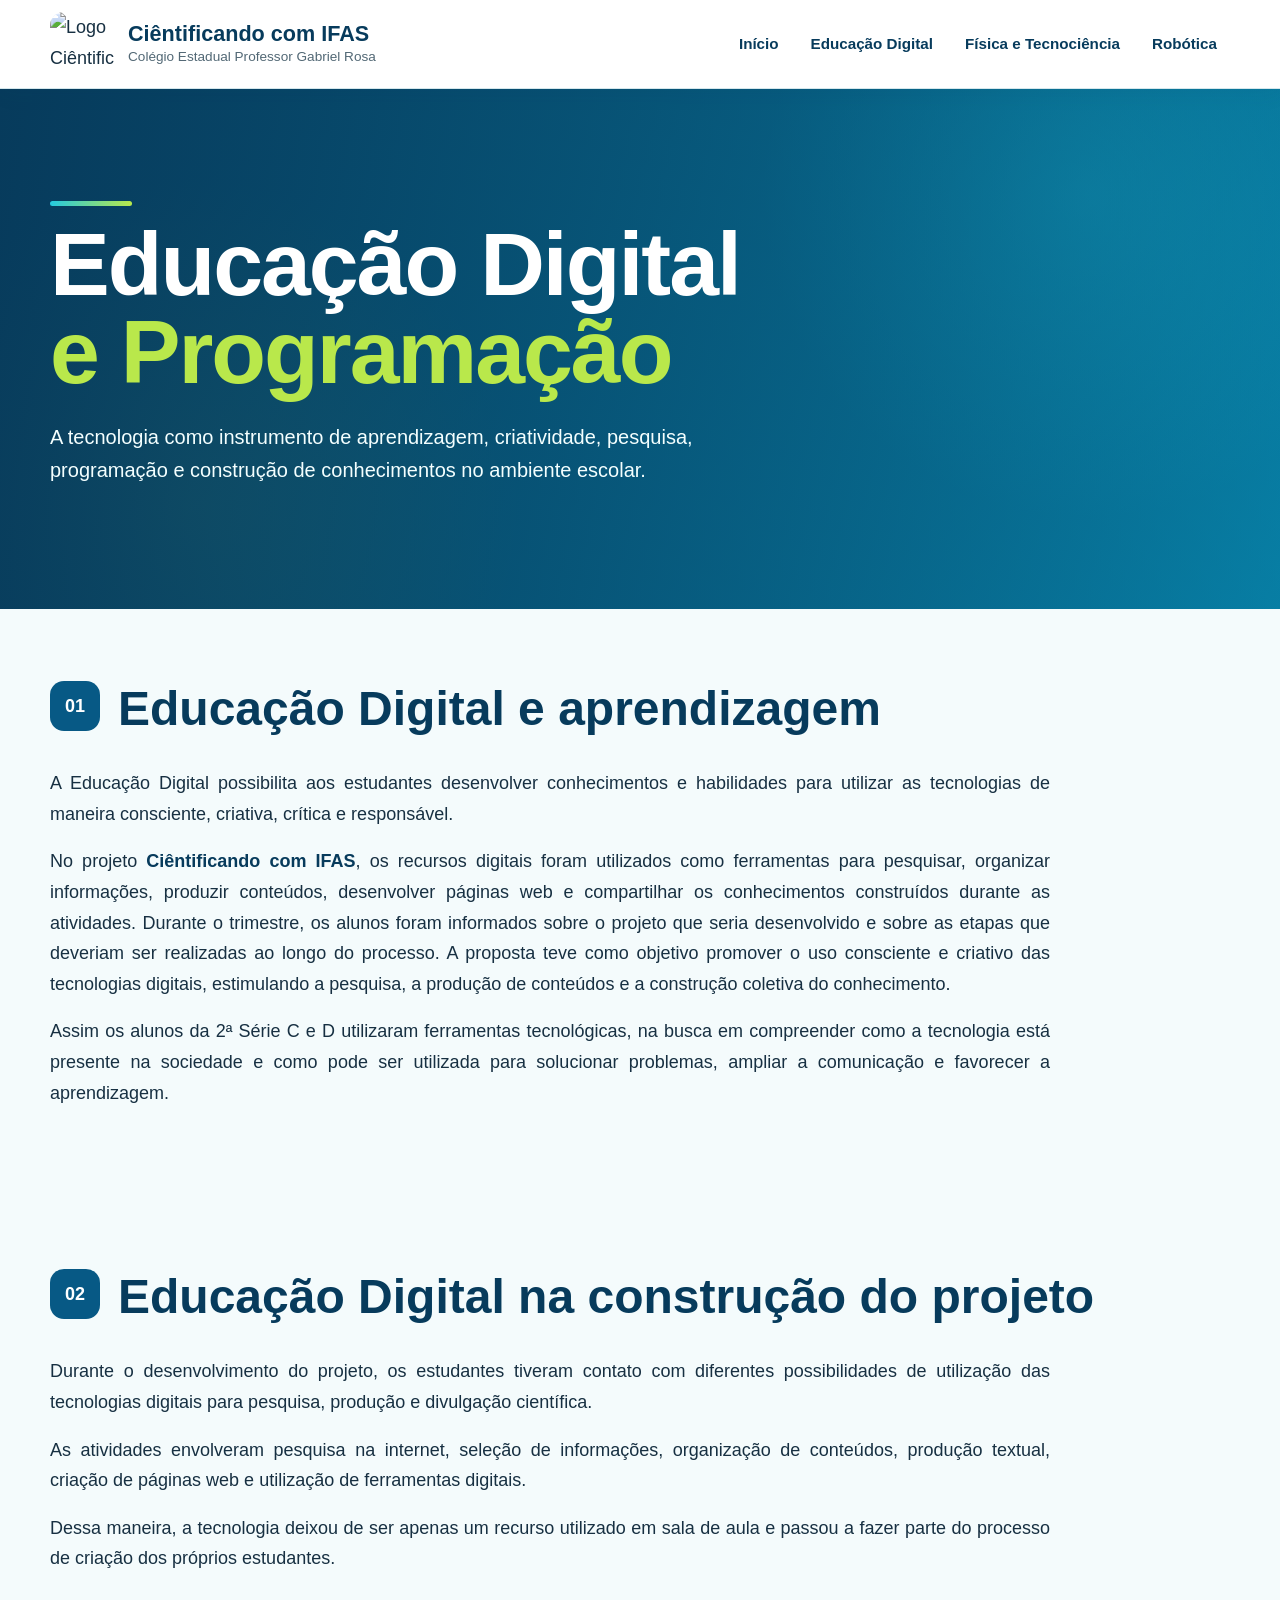
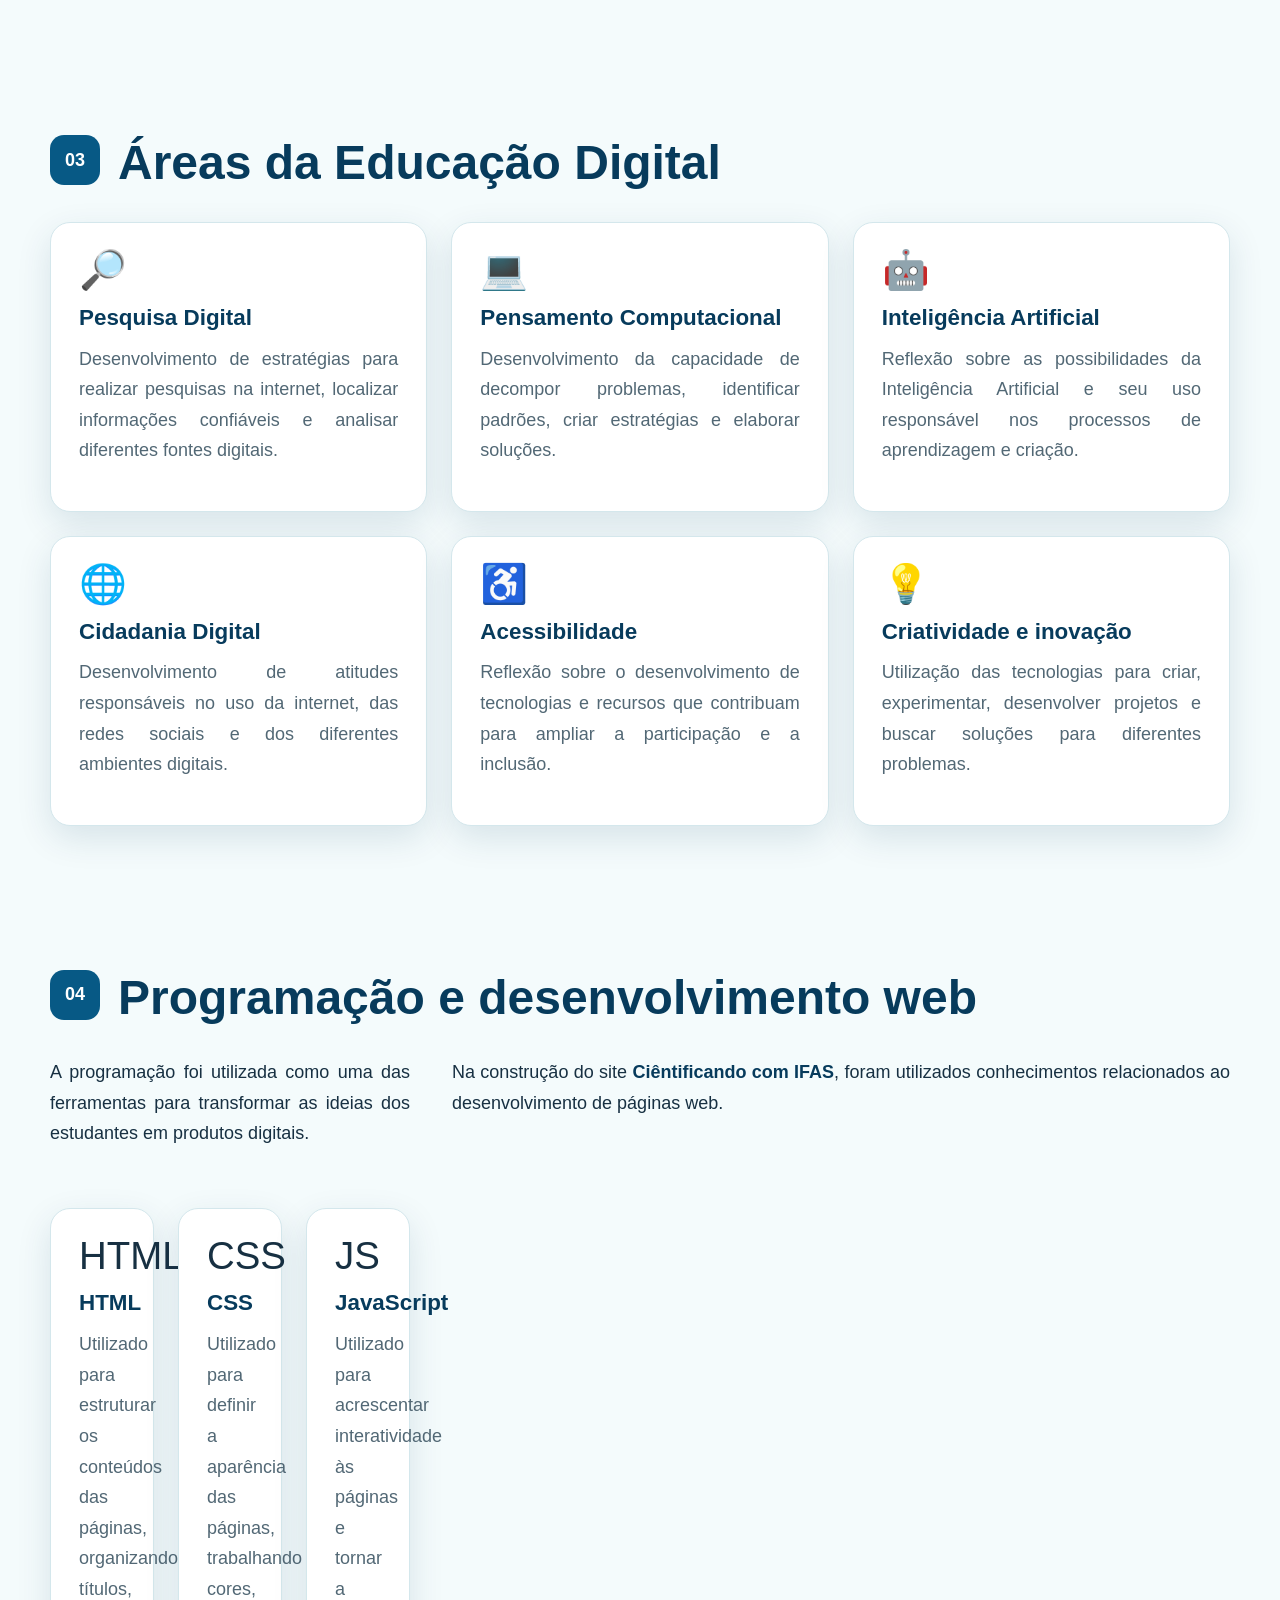
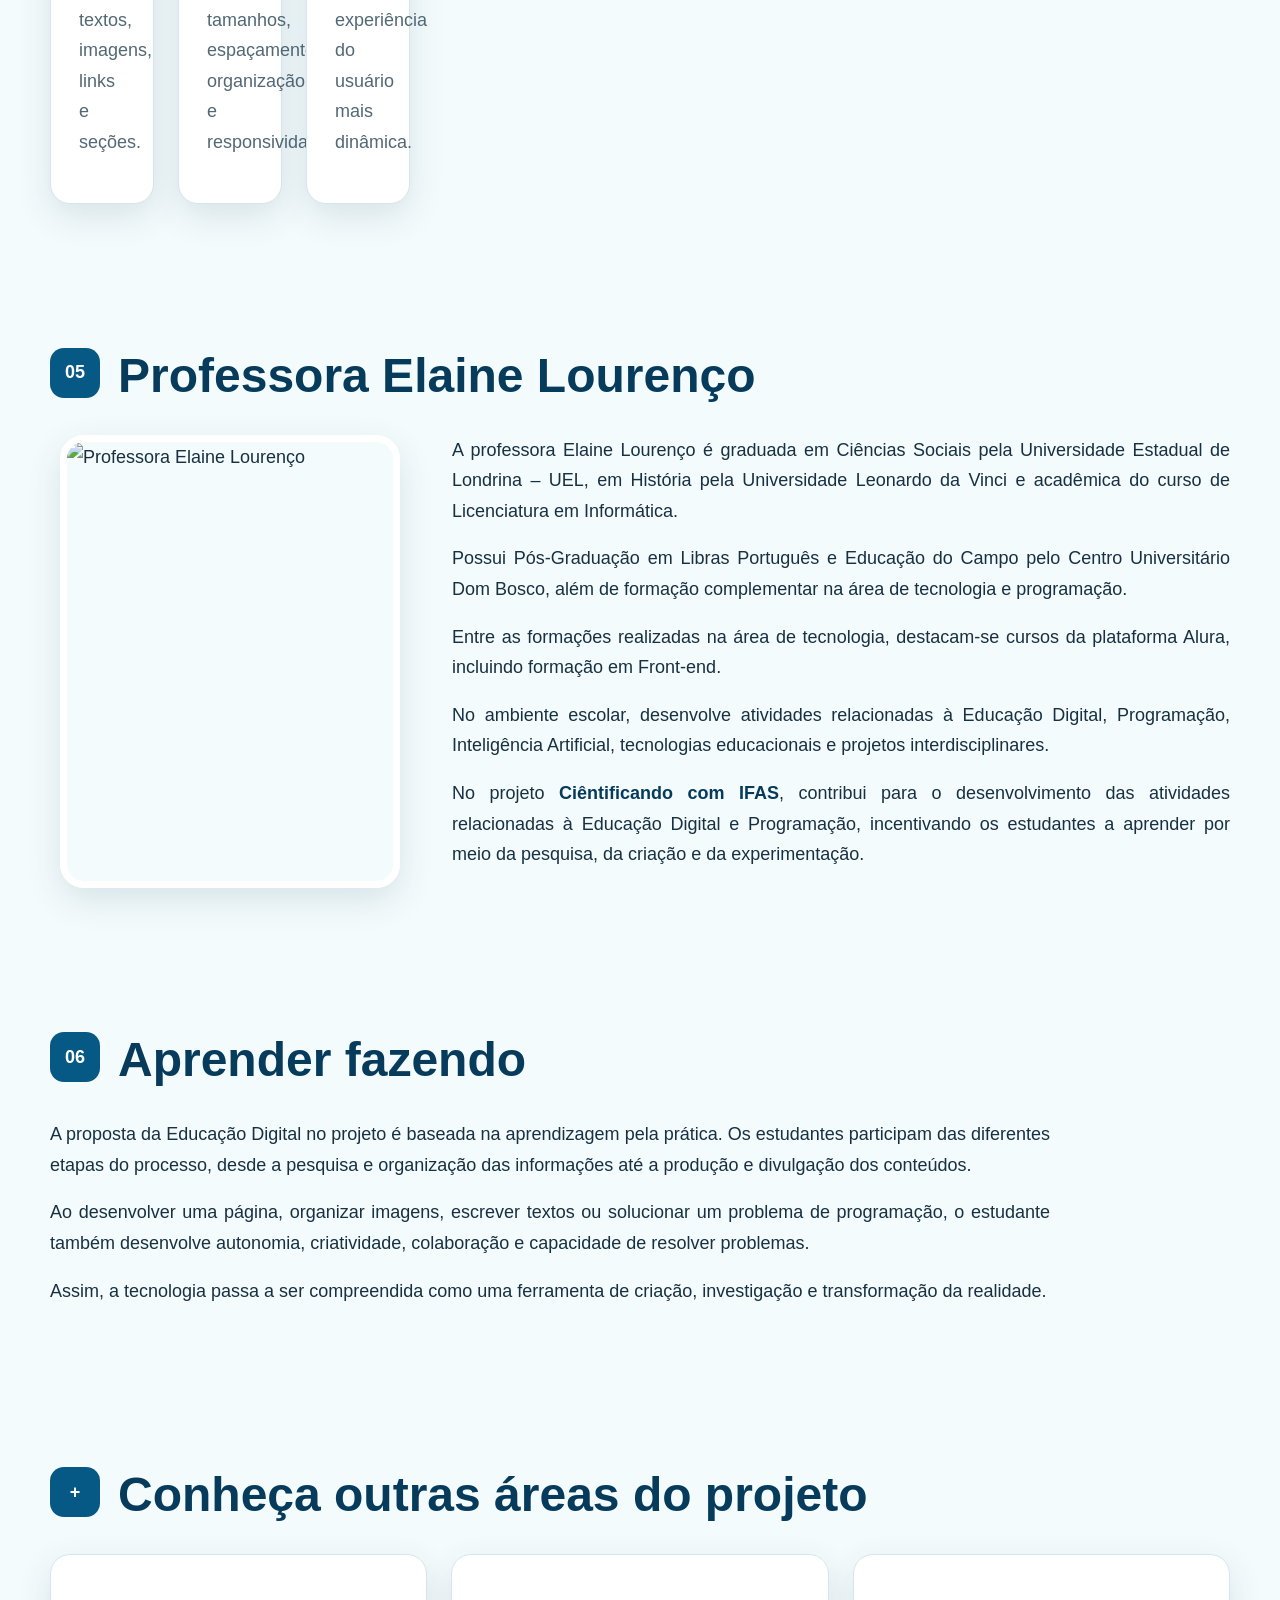
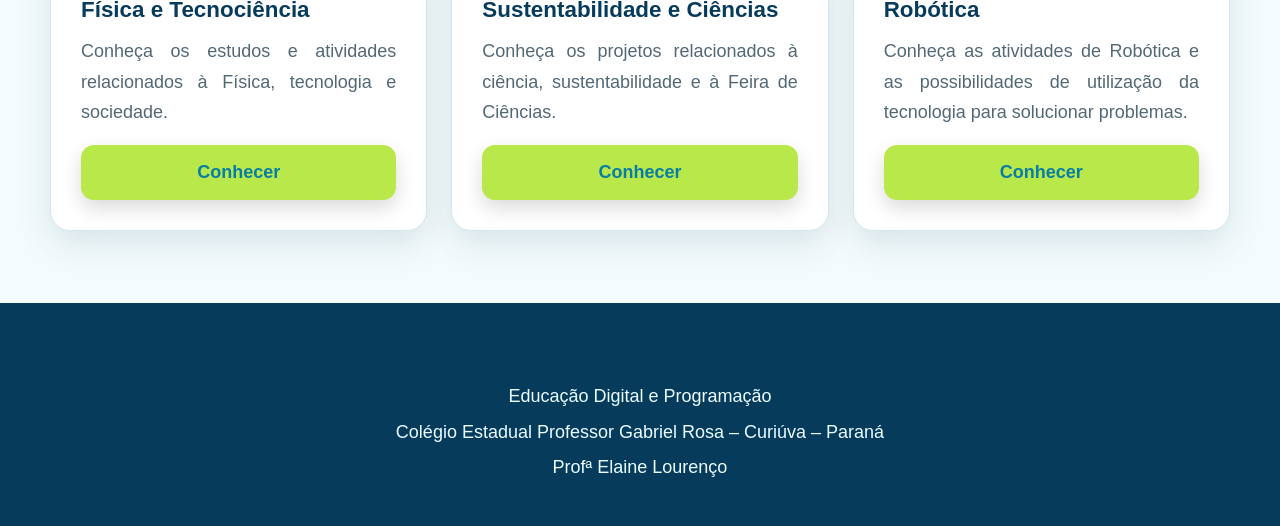
==== educacaodigital.html @ 21bbcb67 "Add files via upload" ====
<!DOCTYPE html>
<html lang="pt-BR">

<head>

    <meta charset="UTF-8">

    <meta name="viewport"
          content="width=device-width, initial-scale=1.0">

    <meta name="description"
          content="Educação Digital e Programação - Ciêntificando com IFAS - Colégio Estadual Professor Gabriel Rosa.">

    <title>
        Educação Digital e Programação | Ciêntificando com IFAS
    </title>

    <link rel="stylesheet" href="style.css">

</head>


<body>

<div class="site-shell">


    <!-- =====================================================
         CABEÇALHO
         ===================================================== -->

    <header>

        <div class="header-conteudo">


            <!-- LOGO -->

            <a href="index.html"
               class="logo"
               aria-label="Página inicial Ciêntificando com IFAS">

                <img src="img/slogan.png.jpg"
                     alt="Logo Ciêntificando com IFAS">

                <div class="logo-texto">

                    <strong>
                        Ciêntificando com IFAS
                    </strong>

                    <span>
                        Colégio Estadual Professor Gabriel Rosa
                    </span>

                </div>

            </a>


            <!-- BOTÃO MOBILE -->

            <button
                class="botao-menu"
                id="botaoMenu"
                type="button"
                aria-label="Abrir menu"
                aria-expanded="false">

                ☰

            </button>


            <!-- MENU -->

            <nav class="menu"
                 aria-label="Menu principal">

                <a href="index.html">
                    Início
                </a>

                <a href="educacaodigital.html">
                    Educação Digital
                </a>

                <a href="tecnociencia.html">
                    Física e Tecnociência
                </a>

                <a href="robotica.html">
                    Robótica
                </a>

            </nav>

        </div>

    </header>



    <!-- =====================================================
         HERO
         ===================================================== -->

    <main>

        <section class="hero hero-pagina">

            <div class="hero-conteudo">

                <div class="linha-destaque"></div>

                <h1>
                    Educação Digital
                    <br>
                    <span>e Programação</span>
                </h1>

                <p>
                    A tecnologia como instrumento de aprendizagem,
                    criatividade, pesquisa, programação e construção
                    de conhecimentos no ambiente escolar.
                </p>

            </div>

        </section>



        <!-- =================================================
             SEÇÃO 01
             ================================================= -->

        <section class="secao">

            <div class="titulo-secao">

                <span>
                    01
                </span>

                <h2>
                    Educação Digital e aprendizagem
                </h2>

            </div>


            <div class="sobre-texto">

                <p>
                    A Educação Digital possibilita aos estudantes
                    desenvolver conhecimentos e habilidades para
                    utilizar as tecnologias de maneira consciente,
                    criativa, crítica e responsável.
                </p>

                <p>
                    No projeto <strong>Ciêntificando com IFAS</strong>, os recursos digitais foram utilizados 
                    como ferramentas para pesquisar, organizar informações, produzir conteúdos, 
                    desenvolver páginas web e compartilhar os conhecimentos construídos durante as atividades.
                    Durante o trimestre, os alunos foram informados sobre o projeto que seria desenvolvido e 
                    sobre as etapas que deveriam ser realizadas ao longo do processo. 
                    A proposta teve como objetivo promover o uso consciente e criativo das tecnologias digitais, 
                    estimulando a pesquisa, a produção de conteúdos e a construção coletiva do conhecimento.
 
                </p>

                <p>
                    Assim os alunos da 2ª Série C e D utilizaram ferramentas
                    tecnológicas, na busca  em compreender como
                    a tecnologia está presente na sociedade e como
                    pode ser utilizada para solucionar problemas,
                    ampliar a comunicação e favorecer a aprendizagem.
                </p>

            </div>

        </section>



        <!-- =================================================
             SEÇÃO 02
             ================================================= -->

        <section class="secao">

            <div class="titulo-secao">

                <span>
                    02
                </span>

                <h2>
                    Educação Digital na construção do projeto
                </h2>

            </div>


            <div class="sobre-texto">

                <p>
                    Durante o desenvolvimento do projeto,
                    os estudantes tiveram contato com diferentes
                    possibilidades de utilização das tecnologias
                    digitais para pesquisa, produção e divulgação
                    científica.
                </p>

                <p>
                    As atividades envolveram pesquisa na internet,
                    seleção de informações, organização de conteúdos,
                    produção textual, criação de páginas web e
                    utilização de ferramentas digitais.
                </p>

                <p>
                    Dessa maneira, a tecnologia deixou de ser apenas
                    um recurso utilizado em sala de aula e passou a
                    fazer parte do processo de criação dos próprios
                    estudantes.
                </p>

            </div>

        </section>



        <!-- =================================================
             SEÇÃO 03
             ================================================= -->

        <section class="secao">

            <div class="titulo-secao">

                <span>
                    03
                </span>

                <h2>
                    Áreas da Educação Digital
                </h2>

            </div>


            <div class="info-grid">


                <!-- PESQUISA DIGITAL -->

                <article class="info-card">

                    <span class="icone-grande">
                        🔎
                    </span>

                    <h3>
                        Pesquisa Digital
                    </h3>

                    <p>
                        Desenvolvimento de estratégias para
                        realizar pesquisas na internet, localizar
                        informações confiáveis e analisar diferentes
                        fontes digitais.
                    </p>

                </article>


                <!-- PENSAMENTO COMPUTACIONAL -->

                <article class="info-card">

                    <span class="icone-grande">
                        💻
                    </span>

                    <h3>
                        Pensamento Computacional
                    </h3>

                    <p>
                        Desenvolvimento da capacidade de decompor
                        problemas, identificar padrões, criar
                        estratégias e elaborar soluções.
                    </p>

                </article>


                <!-- INTELIGÊNCIA ARTIFICIAL -->

                <article class="info-card">

                    <span class="icone-grande">
                        🤖
                    </span>

                    <h3>
                        Inteligência Artificial
                    </h3>

                    <p>
                        Reflexão sobre as possibilidades da
                        Inteligência Artificial e seu uso responsável
                        nos processos de aprendizagem e criação.
                    </p>

                </article>


                <!-- CIDADANIA DIGITAL -->

                <article class="info-card">

                    <span class="icone-grande">
                        🌐
                    </span>

                    <h3>
                        Cidadania Digital
                    </h3>

                    <p>
                        Desenvolvimento de atitudes responsáveis
                        no uso da internet, das redes sociais e
                        dos diferentes ambientes digitais.
                    </p>

                </article>


                <!-- ACESSIBILIDADE -->

                <article class="info-card">

                    <span class="icone-grande">
                        ♿
                    </span>

                    <h3>
                        Acessibilidade
                    </h3>

                    <p>
                        Reflexão sobre o desenvolvimento de
                        tecnologias e recursos que contribuam
                        para ampliar a participação e a inclusão.
                    </p>

                </article>


                <!-- CRIATIVIDADE -->

                <article class="info-card">

                    <span class="icone-grande">
                        💡
                    </span>

                    <h3>
                        Criatividade e inovação
                    </h3>

                    <p>
                        Utilização das tecnologias para criar,
                        experimentar, desenvolver projetos e
                        buscar soluções para diferentes problemas.
                    </p>

                </article>

            </div>

        </section>



        <!-- =================================================
             SEÇÃO 04
             ================================================= -->

        <section class="secao">

            <div class="titulo-secao">

                <span>
                    04
                </span>

                <h2>
                    Programação e desenvolvimento web
                </h2>

            </div>


            <div class="conteudo-area">

                <p>
                    A programação foi utilizada como uma das
                    ferramentas para transformar as ideias dos
                    estudantes em produtos digitais.
                </p>

                <p>
                    Na construção do site <strong>Ciêntificando com
                    IFAS</strong>, foram utilizados conhecimentos
                    relacionados ao desenvolvimento de páginas web.
                </p>


                <div class="info-grid">


                    <article class="info-card">

                        <span class="icone-grande">
                            HTML
                        </span>

                        <h3>
                            HTML
                        </h3>

                        <p>
                            Utilizado para estruturar os conteúdos
                            das páginas, organizando títulos,
                            textos, imagens, links e seções.
                        </p>

                    </article>


                    <article class="info-card">

                        <span class="icone-grande">
                            CSS
                        </span>

                        <h3>
                            CSS
                        </h3>

                        <p>
                            Utilizado para definir a aparência das
                            páginas, trabalhando cores, tamanhos,
                            espaçamentos, organização e responsividade.
                        </p>

                    </article>


                    <article class="info-card">

                        <span class="icone-grande">
                            JS
                        </span>

                        <h3>
                            JavaScript
                        </h3>

                        <p>
                            Utilizado para acrescentar interatividade
                            às páginas e tornar a experiência do
                            usuário mais dinâmica.
                        </p>

                    </article>

                </div>

            </div>

        </section>



        <!-- =================================================
             SEÇÃO 05 - PROFESSORA
             ================================================= -->

        <section class="secao">

            <div class="titulo-secao">

                <span>
                    05
                </span>

                <h2>
                    Professora Elaine Lourenço
                </h2>

            </div>


            <div class="perfil-professora">


                <!-- FOTO À ESQUERDA -->

                <div class="foto-professora">

                    <img
                        src="img/nane.jpeg"
                        alt="Professora Elaine Lourenço"
                        class="imagem-professora">

                </div>


                <!-- TEXTOS À DIREITA -->

                <div class="texto-professora">

                    <p>
                        A professora Elaine Lourenço é graduada em
                        Ciências Sociais pela Universidade Estadual
                        de Londrina – UEL, em História pela Universidade
                        Leonardo da Vinci e acadêmica do curso de
                        Licenciatura em Informática.
                    </p>

                    <p>
                        Possui Pós-Graduação em Libras Português e
                        Educação do Campo pelo Centro Universitário
                        Dom Bosco, além de formação complementar na
                        área de tecnologia e programação.
                    </p>

                    <p>
                        Entre as formações realizadas na área de
                        tecnologia, destacam-se cursos da plataforma
                        Alura, incluindo formação em Front-end.
                    </p>

                    <p>
                        No ambiente escolar, desenvolve atividades
                        relacionadas à Educação Digital, Programação,
                        Inteligência Artificial, tecnologias
                        educacionais e projetos interdisciplinares.
                    </p>

                    <p>
                        No projeto <strong>Ciêntificando com IFAS</strong>,
                        contribui para o desenvolvimento das atividades
                        relacionadas à Educação Digital e Programação,
                        incentivando os estudantes a aprender por meio
                        da pesquisa, da criação e da experimentação.
                    </p>

                </div>

            </div>

        </section>



        <!-- =================================================
             SEÇÃO 06
             ================================================= -->

        <section class="secao">

            <div class="titulo-secao">

                <span>
                    06
                </span>

                <h2>
                    Aprender fazendo
                </h2>

            </div>


            <div class="sobre-texto">

                <p>
                    A proposta da Educação Digital no projeto é
                    baseada na aprendizagem pela prática. Os
                    estudantes participam das diferentes etapas
                    do processo, desde a pesquisa e organização
                    das informações até a produção e divulgação
                    dos conteúdos.
                </p>

                <p>
                    Ao desenvolver uma página, organizar imagens,
                    escrever textos ou solucionar um problema de
                    programação, o estudante também desenvolve
                    autonomia, criatividade, colaboração e
                    capacidade de resolver problemas.
                </p>

                <p>
                    Assim, a tecnologia passa a ser compreendida
                    como uma ferramenta de criação, investigação
                    e transformação da realidade.
                </p>

            </div>

        </section>



        <!-- =================================================
             CHAMADA PARA OUTRAS ÁREAS
             ================================================= -->

        <section class="secao">

            <div class="titulo-secao">

                <span>
                    +
                </span>

                <h2>
                    Conheça outras áreas do projeto
                </h2>

            </div>


            <div class="cards">


                <article>

                    <h3>
                        Física e Tecnociência
                    </h3>

                    <p>
                        Conheça os estudos e atividades relacionados
                        à Física, tecnologia e sociedade.
                    </p>

                    <a
                        href="tecnociencia.html"
                        class="botao">

                        Conhecer

                    </a>

                </article>


                <article>

                    <h3>
                        Sustentabilidade e Ciências
                    </h3>

                    <p>
                        Conheça os projetos relacionados à ciência,
                        sustentabilidade e à Feira de Ciências.
                    </p>

                    <a
                        href="sustentabilidade.html"
                        class="botao">

                        Conhecer

                    </a>

                </article>


                <article>

                    <h3>
                        Robótica
                    </h3>

                    <p>
                        Conheça as atividades de Robótica e as
                        possibilidades de utilização da tecnologia
                        para solucionar problemas.
                    </p>

                    <a
                        href="robotica.html"
                        class="botao">

                        Conhecer

                    </a>

                </article>

            </div>

        </section>

    </main>



    <!-- =====================================================
         RODAPÉ
         ===================================================== -->

    <footer>

        <div class="footer-conteudo">

            <p>
                <strong>
                    Ciêntificando com IFAS
                </strong>
            </p>

            <p>
                Educação Digital e Programação
            </p>

            <p>
                Colégio Estadual Professor Gabriel Rosa
                – Curiúva – Paraná
            </p>

            <p>
                Profª Elaine Lourenço
            </p>

        </div>

    </footer>


</div>


<!-- =========================================================
     JAVASCRIPT
     ========================================================= -->

<script src="script.js"></script>

</body>

</html>
---- style.css ----
/* =========================================================
   CIÊNTIFICANDO COM IFAS
   STYLE.CSS — versão organizada e responsiva
   ========================================================= */

:root {
    --azul-900: #073b5c;
    --azul-800: #075985;
    --azul-700: #087ea4;
    --turquesa: #18b7b0;
    --ciano: #25c9df;
    --verde: #b9e84b;
    --amarelo: #ffd95a;
    --branco: #ffffff;
    --fundo: #f4fbfc;
    --fundo-azul: #e8f7fa;
    --texto: #173042;
    --texto-suave: #526875;
    --borda: #d4e7ec;
    --sombra: 0 12px 35px rgba(7, 59, 92, .12);
    --raio: 20px;
    --largura: 1180px;
}

* { box-sizing: border-box; margin: 0; padding: 0; }
html { scroll-behavior: smooth; }
body {
    font-family: "Atkinson Hyperlegible", Arial, Helvetica, sans-serif;
    background: var(--fundo);
    color: var(--texto);
    line-height: 1.7;
    font-size: 18px;
    overflow-x: hidden;
}
img { display: block; max-width: 100%; }
a { color: inherit; text-decoration: none; }
button { font: inherit; }
.site-shell { min-height: 100vh; width: 100%; }

/* CABEÇALHO */
.cabecalho,
header {
    position: sticky;
    top: 0;
    z-index: 1000;
    width: 100%;
    background: rgba(255,255,255,.97);
    border-bottom: 1px solid var(--borda);
    box-shadow: 0 4px 20px rgba(7,59,92,.08);
    backdrop-filter: blur(10px);
}
.cabecalho { display:flex; align-items:center; justify-content:space-between; gap:24px; padding:12px 28px; }
.header-conteudo { width:min(var(--largura), calc(100% - 40px)); margin:auto; display:flex; align-items:center; justify-content:space-between; gap:24px; padding:12px 0; }
.logo { display:flex; align-items:center; gap:14px; min-width:0; }
.logo img { width:64px; height:64px; object-fit:contain; border-radius:14px; flex:none; }
.logo-texto { display:flex; flex-direction:column; min-width:0; }
.logo-texto h1, .logo-texto strong { color:var(--azul-900); font-size:1.35rem; line-height:1.1; font-weight:900; }
.logo-texto p, .logo-texto span { color:var(--texto-suave); font-size:.85rem; line-height:1.25; margin-top:4px; }
.linha-destaque { width:82px; height:5px; margin-top:7px; border-radius:20px; background:linear-gradient(90deg,var(--ciano),var(--verde)); }

.menu { display:flex; align-items:center; justify-content:flex-end; flex-wrap:wrap; gap:6px; }
.menu a { color:var(--azul-900); font-weight:800; font-size:.95rem; padding:10px 13px; border-radius:12px; transition:.25s ease; }
.menu a:hover, .menu a.ativo { color:var(--branco); background:var(--azul-800); transform:translateY(-1px); }
.botao-menu { display:none; border:0; background:var(--azul-800); color:#fff; border-radius:10px; padding:8px 12px; cursor:pointer; font-size:1.5rem; }

/* HERO */
.hero {
    position:relative;
    min-height:520px;
    display:flex;
    align-items:center;
    background:
        radial-gradient(circle at 85% 20%, rgba(37,201,223,.35), transparent 28%),
        radial-gradient(circle at 15% 80%, rgba(185,232,75,.25), transparent 28%),
        linear-gradient(135deg, var(--azul-900), var(--azul-700));
    color:#fff;
    overflow:hidden;
}
.hero::before { content:""; position:absolute; inset:0; background:linear-gradient(90deg,rgba(7,59,92,.9),rgba(7,126,164,.55)); }
.hero-conteudo { position:relative; z-index:1; width:min(var(--largura),calc(100% - 40px)); margin:auto; padding:75px 0; }
.hero h1, .hero h2 { max-width:850px; margin:15px 0 24px; font-size:clamp(3rem,7vw,6.3rem); line-height:.98; letter-spacing:-2px; font-weight:900; color:#fff; }
.hero h1 span, .hero h2 span { color:var(--verde); }
.hero p { max-width:760px; font-size:1.25rem; line-height:1.65; color:#f4ffff; }
.hero .etiqueta { display:inline-block; padding:7px 13px; border:1px solid rgba(255,255,255,.4); border-radius:999px; font-size:.82rem; font-weight:900; letter-spacing:1px; background:rgba(255,255,255,.1); }
.hero-fisica { min-height:480px; }

/* TÍTULO DE DESTAQUE DA HOME */
.hero .titulo-principal { font-size:clamp(3.5rem,8vw,7rem); font-weight:900; line-height:.94; letter-spacing:-4px; margin:0 0 30px; color:#fff; text-shadow:0 5px 20px rgba(0,0,0,.22); }
.hero .titulo-principal span { color:var(--verde); }
.hero .titulo-principal::after { content:""; display:block; width:135px; height:7px; margin-top:26px; border-radius:20px; background:var(--ciano); }

/* BOTÕES */
.botao { display:inline-flex; align-items:center; justify-content:center; margin-top:26px; padding:12px 22px; border-radius:13px; background:var(--verde); color:var(--azul-900); font-weight:900; box-shadow:0 8px 20px rgba(0,0,0,.15); transition:.25s ease; }
.botao:hover { transform:translateY(-2px); filter:brightness(1.04); }

/* SEÇÕES */
main { width:100%; }
.secao { width:min(var(--largura),calc(100% - 40px)); margin:0 auto; padding:72px 0; }
.secao-azul { width:100%; max-width:none; padding-left:max(20px,calc((100% - var(--largura))/2)); padding-right:max(20px,calc((100% - var(--largura))/2)); background:var(--fundo-azul); }
.titulo-secao { display:flex; align-items:flex-start; gap:18px; margin-bottom:32px; }
.titulo-secao > span { flex:none; min-width:50px; height:50px; display:grid; place-items:center; border-radius:14px; background:var(--azul-800); color:#fff; font-weight:900; }
.titulo-secao h2 { color:var(--azul-900); font-size:clamp(1.9rem,4vw,3rem); line-height:1.15; font-weight:900; }
.titulo-secao small { display:block; color:var(--turquesa); font-weight:900; letter-spacing:1px; margin-bottom:5px; }
.destaque { background:#fff; border-radius:0 0 var(--raio) var(--raio); }
.info-card { display:grid; grid-template-columns:90px 1fr; gap:25px; padding:38px; background:#fff; border:1px solid var(--borda); border-radius:var(--raio); box-shadow:var(--sombra); }
.info-numero { width:72px; height:72px; display:grid; place-items:center; border-radius:18px; background:linear-gradient(135deg,var(--azul-800),var(--turquesa)); color:#fff; font-size:1.5rem; font-weight:900; }
p { margin-bottom:17px; }
.secao p { text-align:justify; text-justify:inter-word; }
strong { color:var(--azul-900); }

/* ÁREA SOBRE / PERFIS */
.sobre-texto { max-width:1000px; }
.perfil-professora, .conteudo-area, .robotica-grid { display:grid; grid-template-columns:minmax(250px,360px) 1fr; gap:42px; align-items:start; }
.foto-professora { position:sticky; top:105px; }
.imagem-professora { width:100%; max-width:340px; aspect-ratio:3/4; object-fit:cover; object-position:center top; margin:auto; border-radius:24px; border:7px solid #fff; box-shadow:var(--sombra); }
.texto-professora { min-width:0; }
.participacao { margin-top:30px; padding:28px; border-left:6px solid var(--turquesa); background:var(--fundo-azul); border-radius:0 18px 18px 0; }
.participacao h3, .texto-professora h3 { color:var(--azul-900); margin-bottom:8px; }

/* CARDS */
.cards, .info-grid { display:grid; grid-template-columns:repeat(3,minmax(0,1fr)); gap:24px; }
.info-grid { grid-template-columns:repeat(3,minmax(0,1fr)); }
.cards article, .info-card, .area-grupo { background:#fff; border:1px solid var(--borda); border-radius:var(--raio); box-shadow:var(--sombra); }
.cards article { padding:30px; display:flex; flex-direction:column; min-height:270px; }
.cards article h3, .info-grid article h3, .area-grupo h3 { color:var(--azul-900); font-size:1.4rem; line-height:1.2; margin:12px 0; }
.cards article p, .info-grid article p, .area-grupo p { color:var(--texto-suave); }
.cards article a { margin-top:auto; color:var(--azul-700); font-weight:900; }
.card-icone, .icone-grande, .area-icone { font-size:2.4rem; line-height:1; }
.info-grid .info-card { display:block; padding:28px; min-height:220px; }

/* ÁREAS DA HOME */
.areas-grupos { display:grid; grid-template-columns:repeat(3,minmax(0,1fr)); gap:24px; }
.area-grupo { padding:28px; }

/* GALERIA */
.galeria .titulo-secao { display:grid; grid-template-columns:auto 1fr; column-gap:18px; }
.galeria .titulo-secao > span { grid-row:span 2; }
.descricao-galeria { grid-column:2; max-width:900px; margin:0 0 8px; color:var(--texto-suave); }
.galeria-grid { display:grid; grid-template-columns:repeat(4,minmax(0,1fr)); gap:18px; margin-top:28px; }
.foto-item { position:relative; overflow:hidden; border-radius:18px; background:#dceff3; border:4px solid #fff; box-shadow:0 8px 24px rgba(7,59,92,.12); aspect-ratio:4/3; cursor:pointer; }
.foto-item img { width:100%; height:100%; object-fit:cover; transition:transform .35s ease; }
.foto-item:hover img { transform:scale(1.05); }
.foto-legenda { max-width:760px; margin:30px auto 0; padding:25px; text-align:center; background:#fff; border-radius:18px; border:1px solid var(--borda); }
.foto-legenda p { text-align:center; margin-bottom:0; }

/* ROBÓTICA */
.robo-ilustracao { min-height:300px; display:grid; place-items:center; border-radius:var(--raio); background:linear-gradient(135deg,var(--azul-800),var(--turquesa)); box-shadow:var(--sombra); }
.robo-ilustracao span { font-size:8rem; filter:drop-shadow(0 10px 8px rgba(0,0,0,.18)); }
.habilidades { display:flex; flex-wrap:wrap; gap:10px; margin-top:24px; }
.habilidades span { padding:8px 13px; border-radius:999px; background:var(--fundo-azul); color:var(--azul-900); border:1px solid var(--borda); font-weight:800; }

/* RODAPÉ */
.rodape, footer { background:var(--azul-900); color:#eafcff; padding:38px 20px; text-align:center; }
.rodape p, footer p { text-align:center; margin:5px 0; }
.footer-conteudo { width:min(var(--largura),100%); margin:auto; }

/* LIGHTBOX */
.lightbox { position:fixed; inset:0; z-index:2000; display:none; align-items:center; justify-content:center; padding:30px; background:rgba(3,22,35,.92); }
.lightbox.ativo { display:flex; }
.lightbox img { max-width:min(100%,1100px); max-height:85vh; width:auto; height:auto; object-fit:contain; border-radius:12px; box-shadow:0 15px 50px rgba(0,0,0,.4); }
.fechar-lightbox { position:absolute; top:18px; right:25px; width:48px; height:48px; border:0; border-radius:50%; background:#fff; color:var(--azul-900); font-size:2rem; cursor:pointer; }

/* ANIMAÇÃO */
.animar { opacity:1 !important; transform:translateY(0) !important; }

/* RESPONSIVIDADE */
@media (max-width: 980px) {
    .cabecalho { padding:12px 18px; }
    .header-conteudo { width:calc(100% - 24px); }
    .menu a { padding:9px 9px; font-size:.88rem; }
    .cards, .info-grid, .areas-grupos { grid-template-columns:repeat(2,minmax(0,1fr)); }
    .galeria-grid { grid-template-columns:repeat(3,minmax(0,1fr)); }
}

@media (max-width: 700px) {
    body { font-size:17px; }
    .cabecalho, .header-conteudo { min-height:82px; }
    .botao-menu { display:block; }
    .menu { position:absolute; left:0; right:0; top:100%; display:none; flex-direction:column; align-items:stretch; gap:4px; padding:12px 18px 18px; background:#fff; border-bottom:1px solid var(--borda); box-shadow:0 15px 25px rgba(7,59,92,.12); }
    .menu.ativo { display:flex; }
    .menu a { text-align:center; }
    .logo img { width:54px; height:54px; }
    .logo-texto h1, .logo-texto strong { font-size:1.05rem; }
    .logo-texto p, .logo-texto span { font-size:.72rem; }
    .hero { min-height:460px; }
    .hero-conteudo { width:calc(100% - 36px); padding:55px 0; }
    .hero h1, .hero h2, .hero .titulo-principal { letter-spacing:-2px; }
    .hero .titulo-principal { font-size:clamp(2.8rem,13vw,4.6rem); }
    .secao { width:calc(100% - 36px); padding:55px 0; }
    .secao-azul { padding-left:18px; padding-right:18px; }
    .info-card { grid-template-columns:1fr; padding:25px; }
    .perfil-professora, .conteudo-area, .robotica-grid { grid-template-columns:1fr; gap:28px; }
    .foto-professora { position:static; }
    .imagem-professora { max-width:300px; }
    .cards, .info-grid, .areas-grupos { grid-template-columns:1fr; }
    .galeria-grid { grid-template-columns:repeat(2,minmax(0,1fr)); gap:12px; }
    .galeria .titulo-secao { grid-template-columns:1fr; }
    .galeria .titulo-secao > span { grid-row:auto; }
    .descricao-galeria { grid-column:auto; }
}

@media (max-width: 430px) {
    .logo-texto p, .logo-texto span { display:none; }
    .galeria-grid { grid-template-columns:1fr; }
    .foto-item { aspect-ratio:16/10; }
    .titulo-secao { gap:12px; }
    .titulo-secao > span { min-width:44px; height:44px; }
}

@media (prefers-reduced-motion: reduce) {
    *, *::before, *::after { scroll-behavior:auto !important; transition:none !important; animation:none !important; }
}
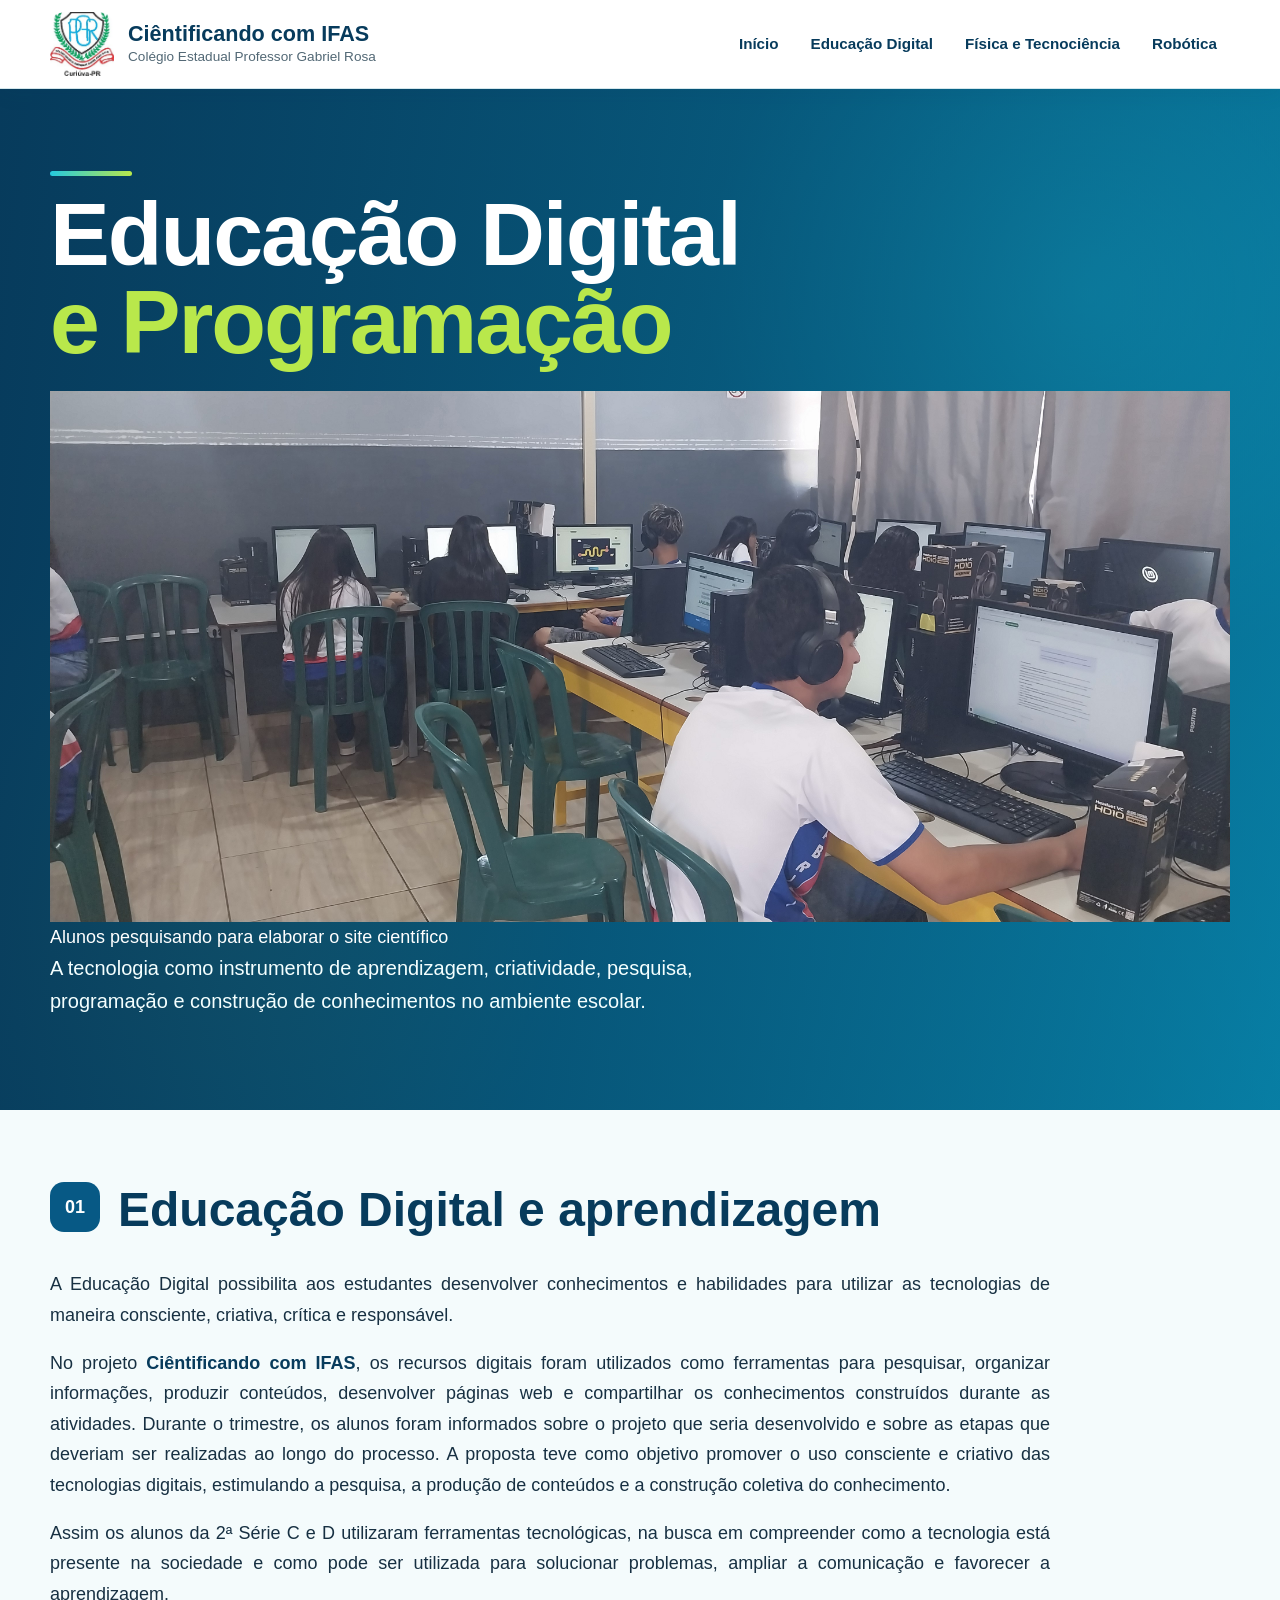
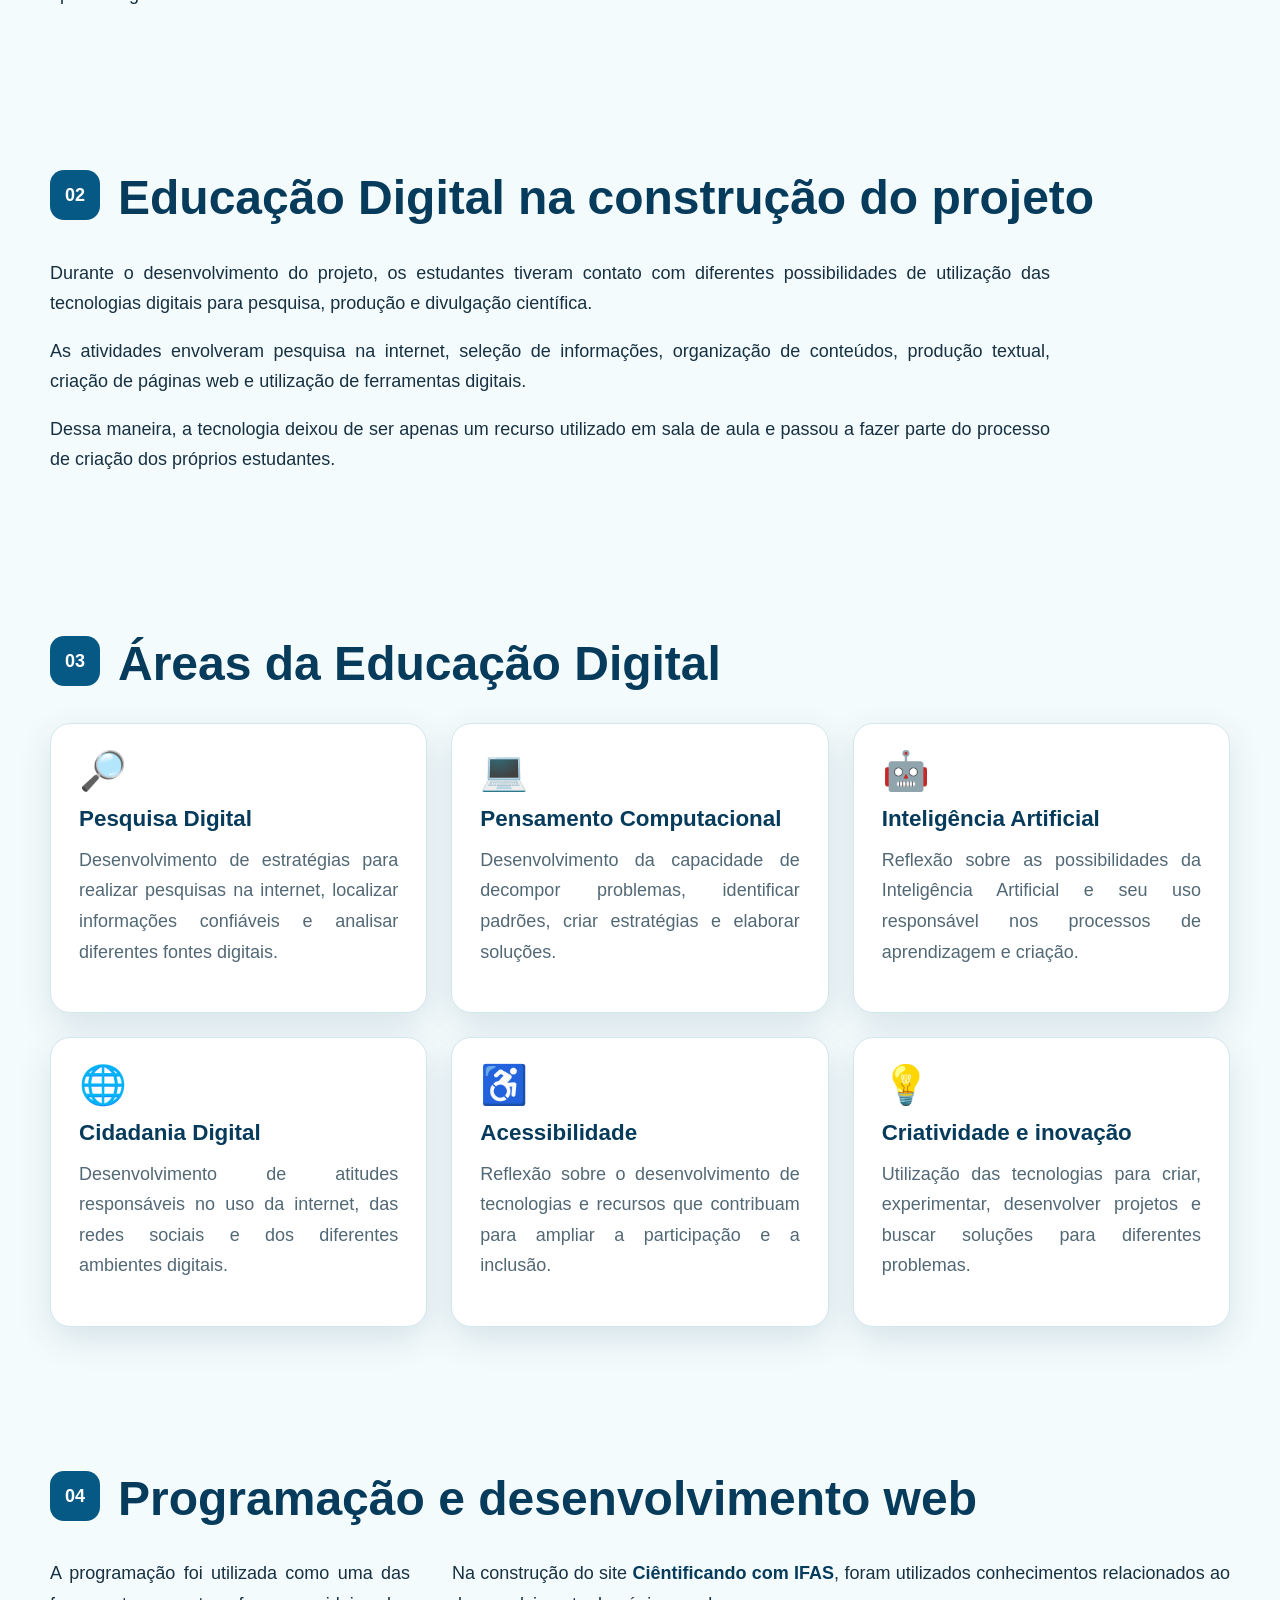
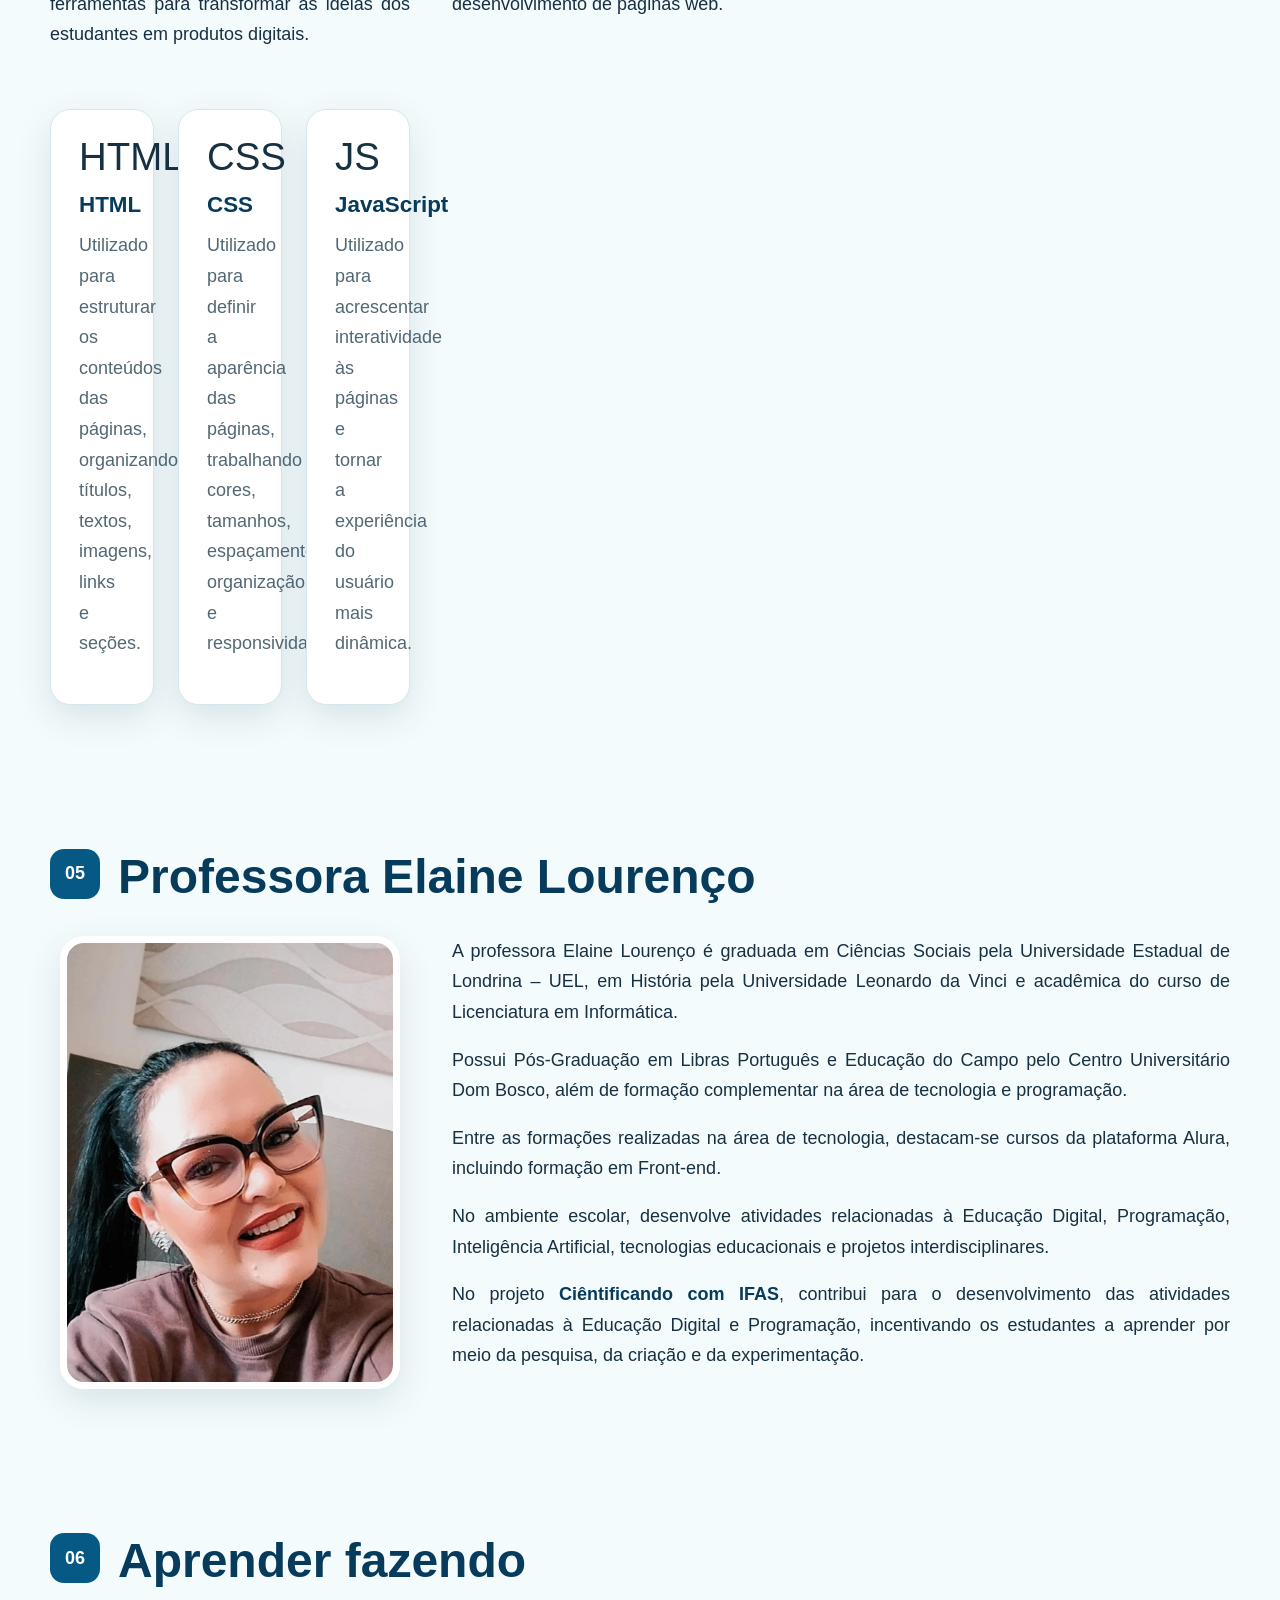
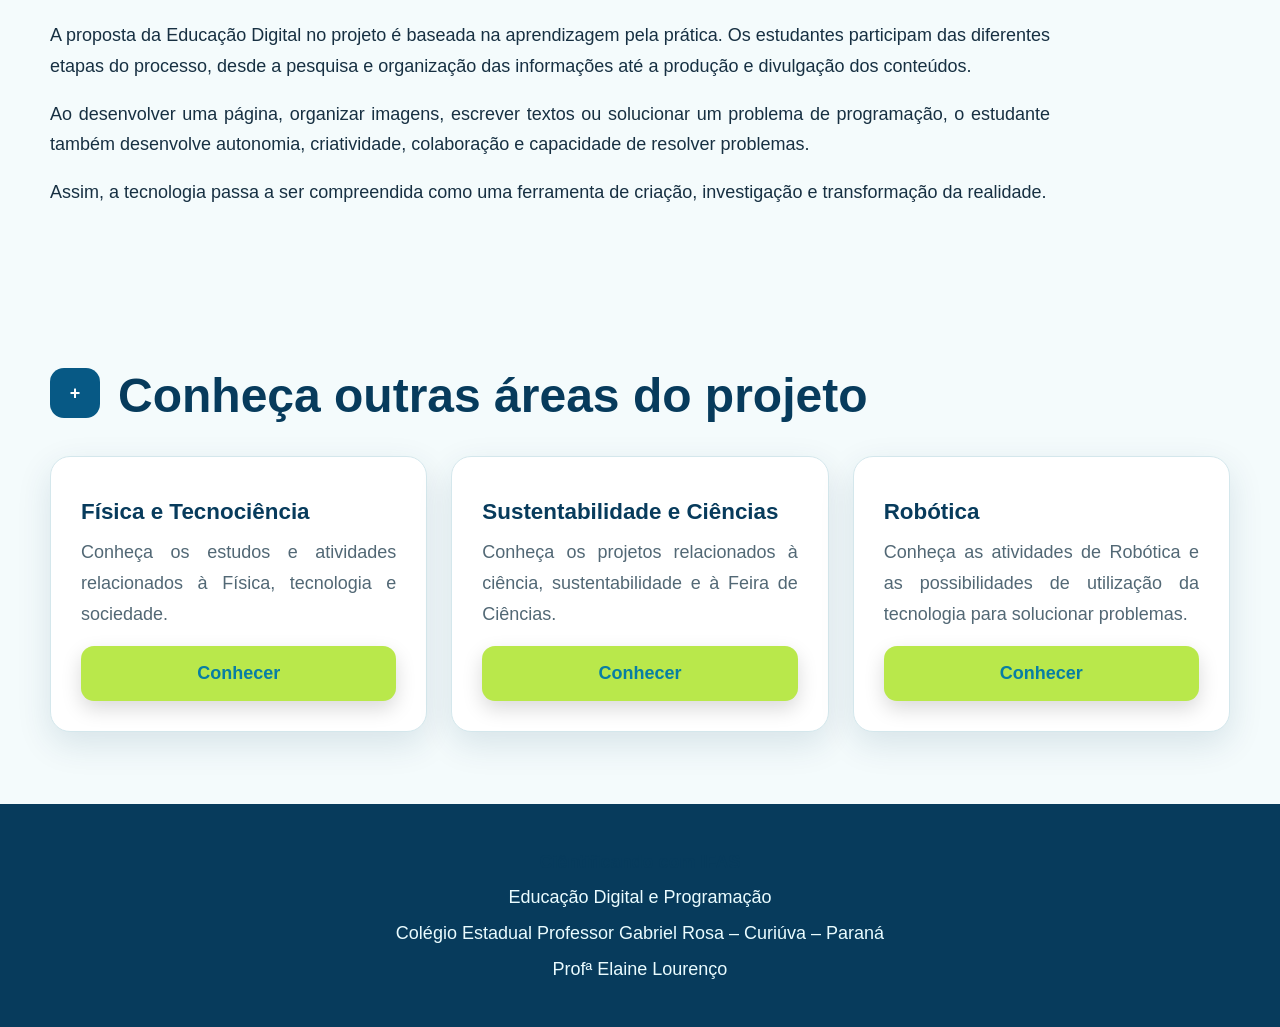
==== commit f1dfdd5b: "em construção" ====
--- a/educacaodigital.html
+++ b/educacaodigital.html
@@ -118,7 +118,16 @@
                     <br>
                     <span>e Programação</span>
                 </h1>
-
+               
+                        <figure class="foto-galeria">
+                        <img src="img/20260330_105639.jpg" alt="alunos pesquisando para montar o site">
+                             
+
+                        <figcaption>
+                            Alunos pesquisando para elaborar o site científico
+                        </figcaption>
+
+                    </figure>
                 <p>
                     A tecnologia como instrumento de aprendizagem,
                     criatividade, pesquisa, programação e construção
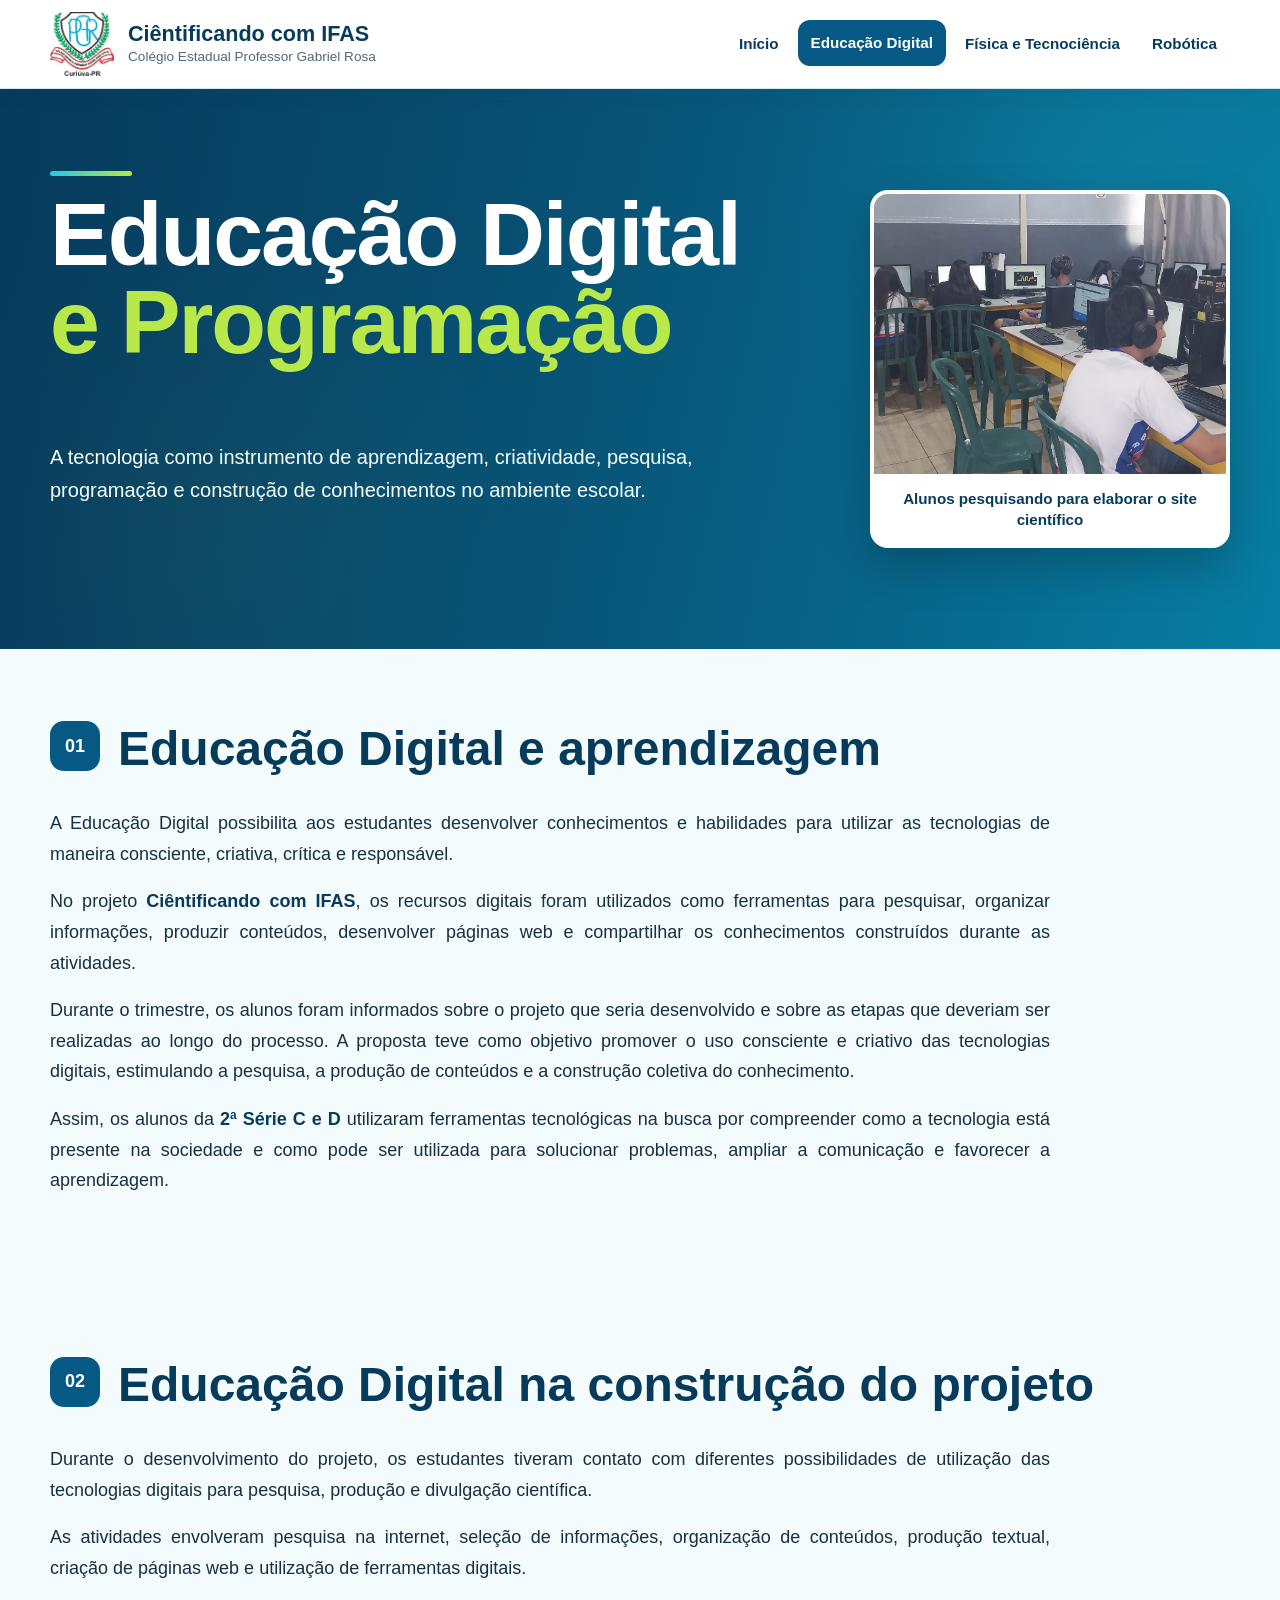
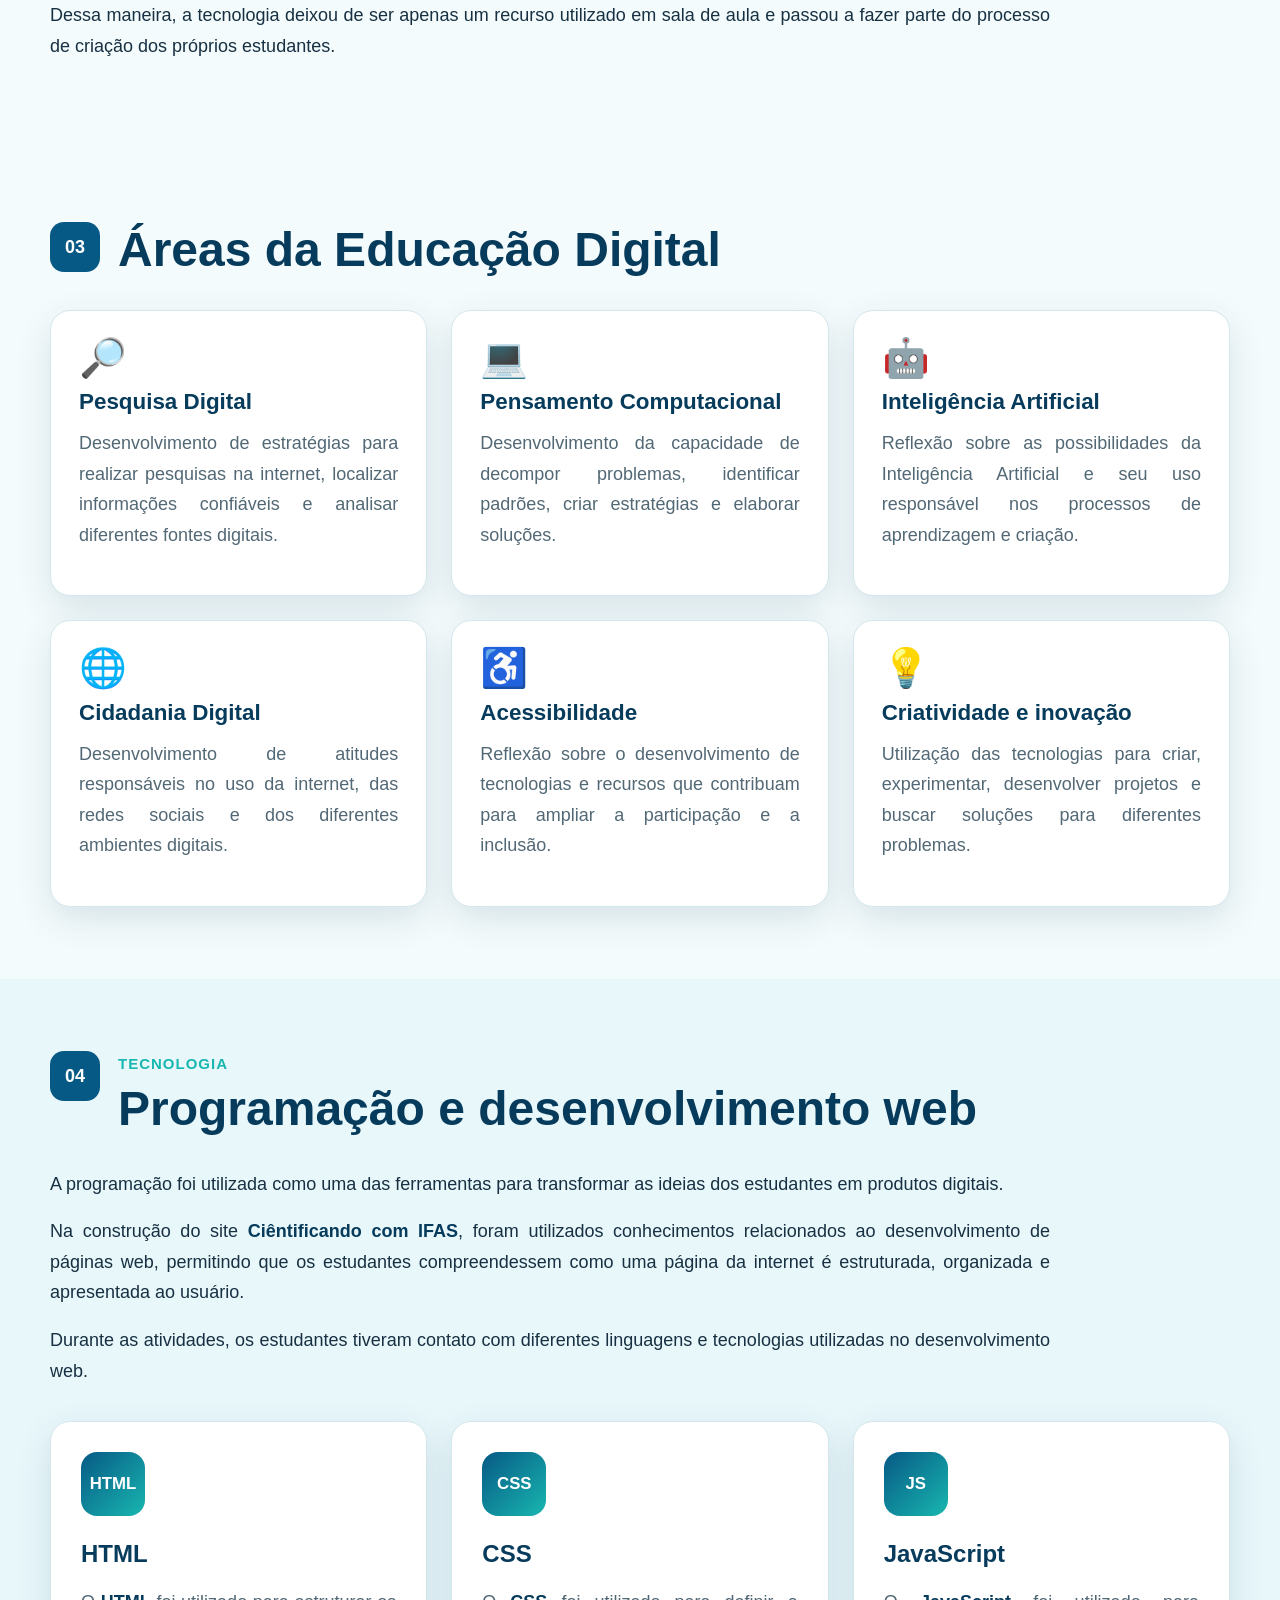
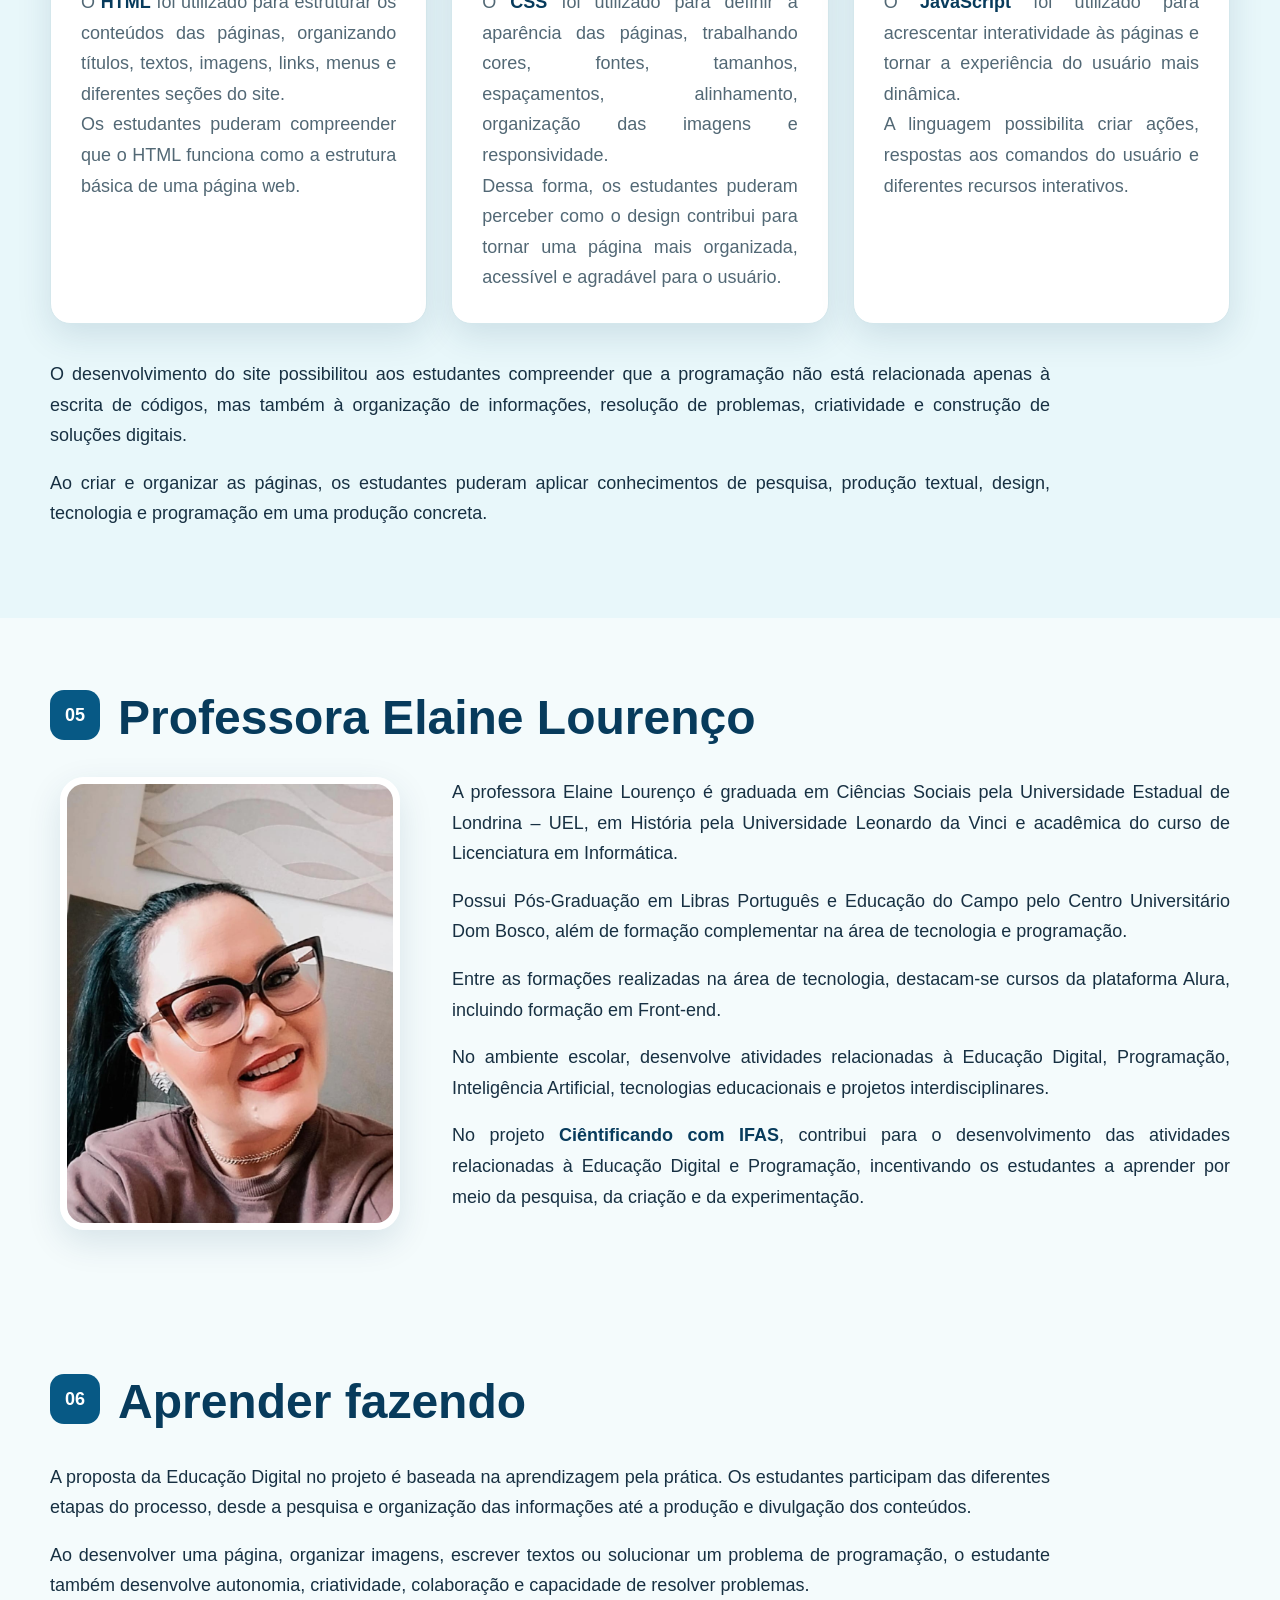
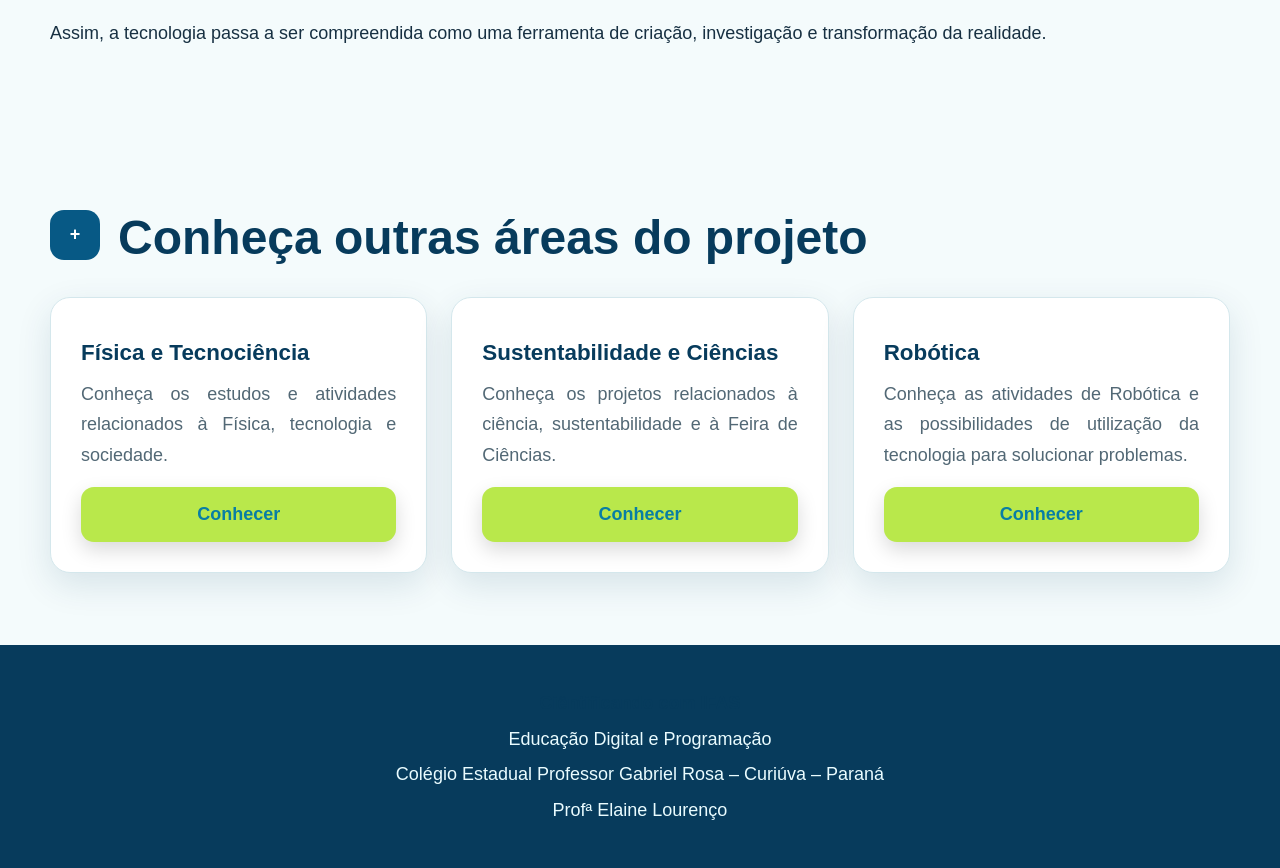
==== commit b43fd432: "tecnoc - em construção" ====
--- a/educacaodigital.html
+++ b/educacaodigital.html
@@ -15,7 +15,18 @@
         Educação Digital e Programação | Ciêntificando com IFAS
     </title>
 
-    <link rel="stylesheet" href="style.css">
+    <link rel="preconnect"
+          href="https://fonts.googleapis.com">
+
+    <link rel="preconnect"
+          href="https://fonts.gstatic.com"
+          crossorigin>
+
+    <link href="https://fonts.googleapis.com/css2?family=Atkinson+Hyperlegible:wght@400;700&display=swap"
+          rel="stylesheet">
+
+    <link rel="stylesheet"
+          href="style.css">
 
 </head>
 
@@ -33,9 +44,6 @@
 
         <div class="header-conteudo">
 
-
-            <!-- LOGO -->
-
             <a href="index.html"
                class="logo"
                aria-label="Página inicial Ciêntificando com IFAS">
@@ -57,32 +65,34 @@
 
             </a>
 
-
-            <!-- BOTÃO MOBILE -->
 
             <button
                 class="botao-menu"
                 id="botaoMenu"
                 type="button"
                 aria-label="Abrir menu"
-                aria-expanded="false">
+                aria-expanded="false"
+                aria-controls="menuPrincipal">
 
                 ☰
 
             </button>
 
 
-            <!-- MENU -->
-
             <nav class="menu"
+                 id="menuPrincipal"
                  aria-label="Menu principal">
 
                 <a href="index.html">
                     Início
                 </a>
 
-                <a href="educacaodigital.html">
+                <a href="educacaodigital.html"
+                   class="ativo"
+                   aria-current="page">
+
                     Educação Digital
+
                 </a>
 
                 <a href="tecnociencia.html">
@@ -102,32 +112,48 @@
 
 
     <!-- =====================================================
-         HERO
+         CONTEÚDO PRINCIPAL
          ===================================================== -->
 
     <main>
 
+
+        <!-- =================================================
+             HERO
+             ================================================= -->
+
         <section class="hero hero-pagina">
 
             <div class="hero-conteudo">
 
-                <div class="linha-destaque"></div>
-
-                <h1>
-                    Educação Digital
-                    <br>
-                    <span>e Programação</span>
-                </h1>
-               
-                        <figure class="foto-galeria">
-                        <img src="img/20260330_105639.jpg" alt="alunos pesquisando para montar o site">
-                             
-
-                        <figcaption>
-                            Alunos pesquisando para elaborar o site científico
-                        </figcaption>
-
-                    </figure>
+                <div>
+
+                    <div class="linha-destaque"></div>
+
+                    <h1>
+                        Educação Digital
+                        <br>
+                        <span>e Programação</span>
+                    </h1>
+
+                </div>
+
+
+                <!-- FOTO -->
+
+                <figure class="foto-galeria">
+
+                    <img
+                        src="img/20260330_105639.jpg"
+                        alt="Alunos pesquisando para elaborar o site científico">
+
+                    <figcaption>
+                        Alunos pesquisando para elaborar o site científico
+                    </figcaption>
+
+                </figure>
+
+
                 <p>
                     A tecnologia como instrumento de aprendizagem,
                     criatividade, pesquisa, programação e construção
@@ -169,22 +195,32 @@
                 </p>
 
                 <p>
-                    No projeto <strong>Ciêntificando com IFAS</strong>, os recursos digitais foram utilizados 
-                    como ferramentas para pesquisar, organizar informações, produzir conteúdos, 
-                    desenvolver páginas web e compartilhar os conhecimentos construídos durante as atividades.
-                    Durante o trimestre, os alunos foram informados sobre o projeto que seria desenvolvido e 
-                    sobre as etapas que deveriam ser realizadas ao longo do processo. 
-                    A proposta teve como objetivo promover o uso consciente e criativo das tecnologias digitais, 
-                    estimulando a pesquisa, a produção de conteúdos e a construção coletiva do conhecimento.
- 
-                </p>
-
-                <p>
-                    Assim os alunos da 2ª Série C e D utilizaram ferramentas
-                    tecnológicas, na busca  em compreender como
-                    a tecnologia está presente na sociedade e como
-                    pode ser utilizada para solucionar problemas,
-                    ampliar a comunicação e favorecer a aprendizagem.
+                    No projeto <strong>Ciêntificando com IFAS</strong>,
+                    os recursos digitais foram utilizados como
+                    ferramentas para pesquisar, organizar informações,
+                    produzir conteúdos, desenvolver páginas web e
+                    compartilhar os conhecimentos construídos durante
+                    as atividades.
+                </p>
+
+                <p>
+                    Durante o trimestre, os alunos foram informados
+                    sobre o projeto que seria desenvolvido e sobre
+                    as etapas que deveriam ser realizadas ao longo
+                    do processo. A proposta teve como objetivo
+                    promover o uso consciente e criativo das
+                    tecnologias digitais, estimulando a pesquisa,
+                    a produção de conteúdos e a construção coletiva
+                    do conhecimento.
+                </p>
+
+                <p>
+                    Assim, os alunos da <strong>2ª Série C e D</strong>
+                    utilizaram ferramentas tecnológicas na busca
+                    por compreender como a tecnologia está presente
+                    na sociedade e como pode ser utilizada para
+                    solucionar problemas, ampliar a comunicação e
+                    favorecer a aprendizagem.
                 </p>
 
             </div>
@@ -264,8 +300,6 @@
             <div class="info-grid">
 
 
-                <!-- PESQUISA DIGITAL -->
-
                 <article class="info-card">
 
                     <span class="icone-grande">
@@ -286,8 +320,6 @@
                 </article>
 
 
-                <!-- PENSAMENTO COMPUTACIONAL -->
-
                 <article class="info-card">
 
                     <span class="icone-grande">
@@ -307,8 +339,6 @@
                 </article>
 
 
-                <!-- INTELIGÊNCIA ARTIFICIAL -->
-
                 <article class="info-card">
 
                     <span class="icone-grande">
@@ -328,8 +358,6 @@
                 </article>
 
 
-                <!-- CIDADANIA DIGITAL -->
-
                 <article class="info-card">
 
                     <span class="icone-grande">
@@ -349,8 +377,6 @@
                 </article>
 
 
-                <!-- ACESSIBILIDADE -->
-
                 <article class="info-card">
 
                     <span class="icone-grande">
@@ -370,8 +396,6 @@
                 </article>
 
 
-                <!-- CRIATIVIDADE -->
-
                 <article class="info-card">
 
                     <span class="icone-grande">
@@ -397,10 +421,10 @@
 
 
         <!-- =================================================
-             SEÇÃO 04
+             SEÇÃO 04 — PROGRAMAÇÃO
              ================================================= -->
 
-        <section class="secao">
+        <section class="secao secao-azul">
 
             <div class="titulo-secao">
 
@@ -408,89 +432,171 @@
                     04
                 </span>
 
-                <h2>
-                    Programação e desenvolvimento web
-                </h2>
+                <div>
+
+                    <small>
+                        TECNOLOGIA
+                    </small>
+
+                    <h2>
+                        Programação e desenvolvimento web
+                    </h2>
+
+                </div>
 
             </div>
 
 
             <div class="conteudo-area">
 
-                <p>
-                    A programação foi utilizada como uma das
-                    ferramentas para transformar as ideias dos
-                    estudantes em produtos digitais.
-                </p>
-
-                <p>
-                    Na construção do site <strong>Ciêntificando com
-                    IFAS</strong>, foram utilizados conhecimentos
-                    relacionados ao desenvolvimento de páginas web.
-                </p>
-
-
-                <div class="info-grid">
-
-
-                    <article class="info-card">
-
-                        <span class="icone-grande">
+
+                <div class="programacao-introducao">
+
+                    <p>
+                        A programação foi utilizada como uma das
+                        ferramentas para transformar as ideias dos
+                        estudantes em produtos digitais.
+                    </p>
+
+                    <p>
+                        Na construção do site
+                        <strong>Ciêntificando com IFAS</strong>,
+                        foram utilizados conhecimentos relacionados
+                        ao desenvolvimento de páginas web, permitindo
+                        que os estudantes compreendessem como uma
+                        página da internet é estruturada, organizada
+                        e apresentada ao usuário.
+                    </p>
+
+                    <p>
+                        Durante as atividades, os estudantes tiveram
+                        contato com diferentes linguagens e tecnologias
+                        utilizadas no desenvolvimento web.
+                    </p>
+
+                </div>
+
+
+                <!-- =================================================
+                     TECNOLOGIAS
+                     ================================================= -->
+
+                <div class="programacao-grid">
+
+
+                    <!-- HTML -->
+
+                    <article class="programacao-card">
+
+                        <div class="codigo-icone">
                             HTML
-                        </span>
+                        </div>
 
                         <h3>
                             HTML
                         </h3>
 
                         <p>
-                            Utilizado para estruturar os conteúdos
-                            das páginas, organizando títulos,
-                            textos, imagens, links e seções.
+                            O <strong>HTML</strong> foi utilizado para
+                            estruturar os conteúdos das páginas,
+                            organizando títulos, textos, imagens,
+                            links, menus e diferentes seções do site.
                         </p>
 
+                        <p>
+                            Os estudantes puderam compreender que
+                            o HTML funciona como a estrutura básica
+                            de uma página web.
+                        </p>
+
                     </article>
 
 
-                    <article class="info-card">
-
-                        <span class="icone-grande">
+                    <!-- CSS -->
+
+                    <article class="programacao-card">
+
+                        <div class="codigo-icone">
                             CSS
-                        </span>
+                        </div>
 
                         <h3>
                             CSS
                         </h3>
 
                         <p>
-                            Utilizado para definir a aparência das
-                            páginas, trabalhando cores, tamanhos,
-                            espaçamentos, organização e responsividade.
+                            O <strong>CSS</strong> foi utilizado para
+                            definir a aparência das páginas,
+                            trabalhando cores, fontes, tamanhos,
+                            espaçamentos, alinhamento, organização
+                            das imagens e responsividade.
                         </p>
 
+                        <p>
+                            Dessa forma, os estudantes puderam perceber
+                            como o design contribui para tornar uma
+                            página mais organizada, acessível e
+                            agradável para o usuário.
+                        </p>
+
                     </article>
 
 
-                    <article class="info-card">
-
-                        <span class="icone-grande">
+                    <!-- JAVASCRIPT -->
+
+                    <article class="programacao-card">
+
+                        <div class="codigo-icone">
                             JS
-                        </span>
+                        </div>
 
                         <h3>
                             JavaScript
                         </h3>
 
                         <p>
-                            Utilizado para acrescentar interatividade
-                            às páginas e tornar a experiência do
-                            usuário mais dinâmica.
+                            O <strong>JavaScript</strong> foi utilizado
+                            para acrescentar interatividade às páginas
+                            e tornar a experiência do usuário mais
+                            dinâmica.
                         </p>
 
+                        <p>
+                            A linguagem possibilita criar ações,
+                            respostas aos comandos do usuário e
+                            diferentes recursos interativos.
+                        </p>
+
                     </article>
 
                 </div>
 
+
+                <!-- =================================================
+                     APRENDIZAGEM
+                     ================================================= -->
+
+                <div class="sobre-texto"
+                     style="margin-top: 35px;">
+
+                    <p>
+                        O desenvolvimento do site possibilitou aos
+                        estudantes compreender que a programação não
+                        está relacionada apenas à escrita de códigos,
+                        mas também à organização de informações,
+                        resolução de problemas, criatividade e
+                        construção de soluções digitais.
+                    </p>
+
+                    <p>
+                        Ao criar e organizar as páginas, os estudantes
+                        puderam aplicar conhecimentos de pesquisa,
+                        produção textual, design, tecnologia e
+                        programação em uma produção concreta.
+                    </p>
+
+                </div>
+
             </div>
 
         </section>
@@ -498,7 +604,7 @@
 
 
         <!-- =================================================
-             SEÇÃO 05 - PROFESSORA
+             SEÇÃO 05 — PROFESSORA
              ================================================= -->
 
         <section class="secao">
@@ -518,8 +624,6 @@
 
             <div class="perfil-professora">
 
-
-                <!-- FOTO À ESQUERDA -->
 
                 <div class="foto-professora">
 
@@ -530,8 +634,6 @@
 
                 </div>
 
-
-                <!-- TEXTOS À DIREITA -->
 
                 <div class="texto-professora">
 
@@ -602,8 +704,8 @@
 
                 <p>
                     A proposta da Educação Digital no projeto é
-                    baseada na aprendizagem pela prática. Os
-                    estudantes participam das diferentes etapas
+                    baseada na aprendizagem pela prática.
+                    Os estudantes participam das diferentes etapas
                     do processo, desde a pesquisa e organização
                     das informações até a produção e divulgação
                     dos conteúdos.
@@ -630,7 +732,7 @@
 
 
         <!-- =================================================
-             CHAMADA PARA OUTRAS ÁREAS
+             OUTRAS ÁREAS
              ================================================= -->
 
         <section class="secao">
@@ -662,9 +764,8 @@
                         à Física, tecnologia e sociedade.
                     </p>
 
-                    <a
-                        href="tecnociencia.html"
-                        class="botao">
+                    <a href="tecnociencia.html"
+                       class="botao">
 
                         Conhecer
 
@@ -684,9 +785,8 @@
                         sustentabilidade e à Feira de Ciências.
                     </p>
 
-                    <a
-                        href="sustentabilidade.html"
-                        class="botao">
+                    <a href="sustentabilidade.html"
+                       class="botao">
 
                         Conhecer
 
@@ -707,9 +807,8 @@
                         para solucionar problemas.
                     </p>
 
-                    <a
-                        href="robotica.html"
-                        class="botao">
+                    <a href="robotica.html"
+                       class="botao">
 
                         Conhecer
 
@@ -760,10 +859,6 @@
 </div>
 
 
-<!-- =========================================================
-     JAVASCRIPT
-     ========================================================= -->
-
 <script src="script.js"></script>
 
 </body>
--- a/style.css
+++ b/style.css
@@ -1,6 +1,13 @@
 /* =========================================================
    CIÊNTIFICANDO COM IFAS
-   STYLE.CSS — versão organizada e responsiva
+   STYLE.CSS — ORGANIZADO, RESPONSIVO E ACESSÍVEL
+   Colégio Estadual Professor Gabriel Rosa
+   Curiúva - Paraná
+   ========================================================= */
+
+
+/* =========================================================
+   1. VARIÁVEIS
    ========================================================= */
 
 :root {
@@ -11,202 +18,1594 @@
     --ciano: #25c9df;
     --verde: #b9e84b;
     --amarelo: #ffd95a;
+
     --branco: #ffffff;
     --fundo: #f4fbfc;
     --fundo-azul: #e8f7fa;
+
     --texto: #173042;
     --texto-suave: #526875;
+
     --borda: #d4e7ec;
-    --sombra: 0 12px 35px rgba(7, 59, 92, .12);
+
+    --sombra:
+        0 12px 35px rgba(7, 59, 92, .12);
+
     --raio: 20px;
+
     --largura: 1180px;
 }
 
-* { box-sizing: border-box; margin: 0; padding: 0; }
-html { scroll-behavior: smooth; }
+
+/* =========================================================
+   2. RESET
+   ========================================================= */
+
+* {
+    box-sizing: border-box;
+    margin: 0;
+    padding: 0;
+}
+
+html {
+    scroll-behavior: smooth;
+}
+
 body {
-    font-family: "Atkinson Hyperlegible", Arial, Helvetica, sans-serif;
+    font-family:
+        "Atkinson Hyperlegible",
+        Arial,
+        Helvetica,
+        sans-serif;
+
     background: var(--fundo);
     color: var(--texto);
+
     line-height: 1.7;
     font-size: 18px;
+
     overflow-x: hidden;
 }
-img { display: block; max-width: 100%; }
-a { color: inherit; text-decoration: none; }
-button { font: inherit; }
-.site-shell { min-height: 100vh; width: 100%; }
-
-/* CABEÇALHO */
-.cabecalho,
-header {
+
+img {
+    display: block;
+    max-width: 100%;
+}
+
+a {
+    color: inherit;
+    text-decoration: none;
+}
+
+button {
+    font: inherit;
+}
+
+.site-shell {
+    width: 100%;
+    min-height: 100vh;
+}
+
+
+/* =========================================================
+   3. CABEÇALHO
+   ========================================================= */
+
+header,
+.cabecalho {
     position: sticky;
     top: 0;
     z-index: 1000;
+
     width: 100%;
-    background: rgba(255,255,255,.97);
-    border-bottom: 1px solid var(--borda);
-    box-shadow: 0 4px 20px rgba(7,59,92,.08);
+
+    background: rgba(255, 255, 255, .97);
+
+    border-bottom:
+        1px solid var(--borda);
+
+    box-shadow:
+        0 4px 20px rgba(7, 59, 92, .08);
+
     backdrop-filter: blur(10px);
 }
-.cabecalho { display:flex; align-items:center; justify-content:space-between; gap:24px; padding:12px 28px; }
-.header-conteudo { width:min(var(--largura), calc(100% - 40px)); margin:auto; display:flex; align-items:center; justify-content:space-between; gap:24px; padding:12px 0; }
-.logo { display:flex; align-items:center; gap:14px; min-width:0; }
-.logo img { width:64px; height:64px; object-fit:contain; border-radius:14px; flex:none; }
-.logo-texto { display:flex; flex-direction:column; min-width:0; }
-.logo-texto h1, .logo-texto strong { color:var(--azul-900); font-size:1.35rem; line-height:1.1; font-weight:900; }
-.logo-texto p, .logo-texto span { color:var(--texto-suave); font-size:.85rem; line-height:1.25; margin-top:4px; }
-.linha-destaque { width:82px; height:5px; margin-top:7px; border-radius:20px; background:linear-gradient(90deg,var(--ciano),var(--verde)); }
-
-.menu { display:flex; align-items:center; justify-content:flex-end; flex-wrap:wrap; gap:6px; }
-.menu a { color:var(--azul-900); font-weight:800; font-size:.95rem; padding:10px 13px; border-radius:12px; transition:.25s ease; }
-.menu a:hover, .menu a.ativo { color:var(--branco); background:var(--azul-800); transform:translateY(-1px); }
-.botao-menu { display:none; border:0; background:var(--azul-800); color:#fff; border-radius:10px; padding:8px 12px; cursor:pointer; font-size:1.5rem; }
-
-/* HERO */
+
+.header-conteudo {
+    width:
+        min(
+            var(--largura),
+            calc(100% - 40px)
+        );
+
+    margin: auto;
+
+    display: flex;
+    align-items: center;
+    justify-content: space-between;
+
+    gap: 24px;
+
+    padding: 12px 0;
+}
+
+
+/* =========================================================
+   LOGO
+   ========================================================= */
+
+.logo {
+    display: flex;
+    align-items: center;
+
+    gap: 14px;
+
+    min-width: 0;
+}
+
+.logo img {
+    width: 64px;
+    height: 64px;
+
+    object-fit: contain;
+
+    border-radius: 14px;
+
+    flex-shrink: 0;
+}
+
+.logo-texto {
+    display: flex;
+    flex-direction: column;
+
+    min-width: 0;
+}
+
+.logo-texto h1,
+.logo-texto strong {
+    color: var(--azul-900);
+
+    font-size: 1.35rem;
+
+    line-height: 1.1;
+
+    font-weight: 900;
+}
+
+.logo-texto p,
+.logo-texto span {
+    color: var(--texto-suave);
+
+    font-size: .85rem;
+
+    line-height: 1.25;
+
+    margin-top: 4px;
+}
+
+.linha-destaque {
+    width: 82px;
+    height: 5px;
+
+    margin-top: 7px;
+
+    border-radius: 20px;
+
+    background:
+        linear-gradient(
+            90deg,
+            var(--ciano),
+            var(--verde)
+        );
+}
+
+
+/* =========================================================
+   4. MENU
+   ========================================================= */
+
+.menu {
+    display: flex;
+
+    align-items: center;
+    justify-content: flex-end;
+
+    flex-wrap: wrap;
+
+    gap: 6px;
+}
+
+.menu a {
+    color: var(--azul-900);
+
+    font-weight: 800;
+    font-size: .95rem;
+
+    padding: 10px 13px;
+
+    border-radius: 12px;
+
+    transition: .25s ease;
+}
+
+.menu a:hover,
+.menu a.ativo {
+    color: var(--branco);
+
+    background: var(--azul-800);
+
+    transform: translateY(-1px);
+}
+
+.botao-menu {
+    display: none;
+
+    border: 0;
+
+    background: var(--azul-800);
+    color: #fff;
+
+    border-radius: 10px;
+
+    padding: 8px 12px;
+
+    cursor: pointer;
+
+    font-size: 1.5rem;
+}
+
+
+/* =========================================================
+   5. HERO
+   ========================================================= */
+
 .hero {
-    position:relative;
-    min-height:520px;
-    display:flex;
-    align-items:center;
+    position: relative;
+
+    min-height: 520px;
+
+    display: flex;
+    align-items: center;
+
     background:
-        radial-gradient(circle at 85% 20%, rgba(37,201,223,.35), transparent 28%),
-        radial-gradient(circle at 15% 80%, rgba(185,232,75,.25), transparent 28%),
-        linear-gradient(135deg, var(--azul-900), var(--azul-700));
-    color:#fff;
-    overflow:hidden;
-}
-.hero::before { content:""; position:absolute; inset:0; background:linear-gradient(90deg,rgba(7,59,92,.9),rgba(7,126,164,.55)); }
-.hero-conteudo { position:relative; z-index:1; width:min(var(--largura),calc(100% - 40px)); margin:auto; padding:75px 0; }
-.hero h1, .hero h2 { max-width:850px; margin:15px 0 24px; font-size:clamp(3rem,7vw,6.3rem); line-height:.98; letter-spacing:-2px; font-weight:900; color:#fff; }
-.hero h1 span, .hero h2 span { color:var(--verde); }
-.hero p { max-width:760px; font-size:1.25rem; line-height:1.65; color:#f4ffff; }
-.hero .etiqueta { display:inline-block; padding:7px 13px; border:1px solid rgba(255,255,255,.4); border-radius:999px; font-size:.82rem; font-weight:900; letter-spacing:1px; background:rgba(255,255,255,.1); }
-.hero-fisica { min-height:480px; }
-
-/* TÍTULO DE DESTAQUE DA HOME */
-.hero .titulo-principal { font-size:clamp(3.5rem,8vw,7rem); font-weight:900; line-height:.94; letter-spacing:-4px; margin:0 0 30px; color:#fff; text-shadow:0 5px 20px rgba(0,0,0,.22); }
-.hero .titulo-principal span { color:var(--verde); }
-.hero .titulo-principal::after { content:""; display:block; width:135px; height:7px; margin-top:26px; border-radius:20px; background:var(--ciano); }
-
-/* BOTÕES */
-.botao { display:inline-flex; align-items:center; justify-content:center; margin-top:26px; padding:12px 22px; border-radius:13px; background:var(--verde); color:var(--azul-900); font-weight:900; box-shadow:0 8px 20px rgba(0,0,0,.15); transition:.25s ease; }
-.botao:hover { transform:translateY(-2px); filter:brightness(1.04); }
-
-/* SEÇÕES */
-main { width:100%; }
-.secao { width:min(var(--largura),calc(100% - 40px)); margin:0 auto; padding:72px 0; }
-.secao-azul { width:100%; max-width:none; padding-left:max(20px,calc((100% - var(--largura))/2)); padding-right:max(20px,calc((100% - var(--largura))/2)); background:var(--fundo-azul); }
-.titulo-secao { display:flex; align-items:flex-start; gap:18px; margin-bottom:32px; }
-.titulo-secao > span { flex:none; min-width:50px; height:50px; display:grid; place-items:center; border-radius:14px; background:var(--azul-800); color:#fff; font-weight:900; }
-.titulo-secao h2 { color:var(--azul-900); font-size:clamp(1.9rem,4vw,3rem); line-height:1.15; font-weight:900; }
-.titulo-secao small { display:block; color:var(--turquesa); font-weight:900; letter-spacing:1px; margin-bottom:5px; }
-.destaque { background:#fff; border-radius:0 0 var(--raio) var(--raio); }
-.info-card { display:grid; grid-template-columns:90px 1fr; gap:25px; padding:38px; background:#fff; border:1px solid var(--borda); border-radius:var(--raio); box-shadow:var(--sombra); }
-.info-numero { width:72px; height:72px; display:grid; place-items:center; border-radius:18px; background:linear-gradient(135deg,var(--azul-800),var(--turquesa)); color:#fff; font-size:1.5rem; font-weight:900; }
-p { margin-bottom:17px; }
-.secao p { text-align:justify; text-justify:inter-word; }
-strong { color:var(--azul-900); }
-
-/* ÁREA SOBRE / PERFIS */
-.sobre-texto { max-width:1000px; }
-.perfil-professora, .conteudo-area, .robotica-grid { display:grid; grid-template-columns:minmax(250px,360px) 1fr; gap:42px; align-items:start; }
-.foto-professora { position:sticky; top:105px; }
-.imagem-professora { width:100%; max-width:340px; aspect-ratio:3/4; object-fit:cover; object-position:center top; margin:auto; border-radius:24px; border:7px solid #fff; box-shadow:var(--sombra); }
-.texto-professora { min-width:0; }
-.participacao { margin-top:30px; padding:28px; border-left:6px solid var(--turquesa); background:var(--fundo-azul); border-radius:0 18px 18px 0; }
-.participacao h3, .texto-professora h3 { color:var(--azul-900); margin-bottom:8px; }
-
-/* CARDS */
-.cards, .info-grid { display:grid; grid-template-columns:repeat(3,minmax(0,1fr)); gap:24px; }
-.info-grid { grid-template-columns:repeat(3,minmax(0,1fr)); }
-.cards article, .info-card, .area-grupo { background:#fff; border:1px solid var(--borda); border-radius:var(--raio); box-shadow:var(--sombra); }
-.cards article { padding:30px; display:flex; flex-direction:column; min-height:270px; }
-.cards article h3, .info-grid article h3, .area-grupo h3 { color:var(--azul-900); font-size:1.4rem; line-height:1.2; margin:12px 0; }
-.cards article p, .info-grid article p, .area-grupo p { color:var(--texto-suave); }
-.cards article a { margin-top:auto; color:var(--azul-700); font-weight:900; }
-.card-icone, .icone-grande, .area-icone { font-size:2.4rem; line-height:1; }
-.info-grid .info-card { display:block; padding:28px; min-height:220px; }
-
-/* ÁREAS DA HOME */
-.areas-grupos { display:grid; grid-template-columns:repeat(3,minmax(0,1fr)); gap:24px; }
-.area-grupo { padding:28px; }
-
-/* GALERIA */
-.galeria .titulo-secao { display:grid; grid-template-columns:auto 1fr; column-gap:18px; }
-.galeria .titulo-secao > span { grid-row:span 2; }
-.descricao-galeria { grid-column:2; max-width:900px; margin:0 0 8px; color:var(--texto-suave); }
-.galeria-grid { display:grid; grid-template-columns:repeat(4,minmax(0,1fr)); gap:18px; margin-top:28px; }
-.foto-item { position:relative; overflow:hidden; border-radius:18px; background:#dceff3; border:4px solid #fff; box-shadow:0 8px 24px rgba(7,59,92,.12); aspect-ratio:4/3; cursor:pointer; }
-.foto-item img { width:100%; height:100%; object-fit:cover; transition:transform .35s ease; }
-.foto-item:hover img { transform:scale(1.05); }
-.foto-legenda { max-width:760px; margin:30px auto 0; padding:25px; text-align:center; background:#fff; border-radius:18px; border:1px solid var(--borda); }
-.foto-legenda p { text-align:center; margin-bottom:0; }
-
-/* ROBÓTICA */
-.robo-ilustracao { min-height:300px; display:grid; place-items:center; border-radius:var(--raio); background:linear-gradient(135deg,var(--azul-800),var(--turquesa)); box-shadow:var(--sombra); }
-.robo-ilustracao span { font-size:8rem; filter:drop-shadow(0 10px 8px rgba(0,0,0,.18)); }
-.habilidades { display:flex; flex-wrap:wrap; gap:10px; margin-top:24px; }
-.habilidades span { padding:8px 13px; border-radius:999px; background:var(--fundo-azul); color:var(--azul-900); border:1px solid var(--borda); font-weight:800; }
-
-/* RODAPÉ */
-.rodape, footer { background:var(--azul-900); color:#eafcff; padding:38px 20px; text-align:center; }
-.rodape p, footer p { text-align:center; margin:5px 0; }
-.footer-conteudo { width:min(var(--largura),100%); margin:auto; }
-
-/* LIGHTBOX */
-.lightbox { position:fixed; inset:0; z-index:2000; display:none; align-items:center; justify-content:center; padding:30px; background:rgba(3,22,35,.92); }
-.lightbox.ativo { display:flex; }
-.lightbox img { max-width:min(100%,1100px); max-height:85vh; width:auto; height:auto; object-fit:contain; border-radius:12px; box-shadow:0 15px 50px rgba(0,0,0,.4); }
-.fechar-lightbox { position:absolute; top:18px; right:25px; width:48px; height:48px; border:0; border-radius:50%; background:#fff; color:var(--azul-900); font-size:2rem; cursor:pointer; }
-
-/* ANIMAÇÃO */
-.animar { opacity:1 !important; transform:translateY(0) !important; }
-
-/* RESPONSIVIDADE */
+        radial-gradient(
+            circle at 85% 20%,
+            rgba(37, 201, 223, .35),
+            transparent 28%
+        ),
+        radial-gradient(
+            circle at 15% 80%,
+            rgba(185, 232, 75, .25),
+            transparent 28%
+        ),
+        linear-gradient(
+            135deg,
+            var(--azul-900),
+            var(--azul-700)
+        );
+
+    color: #fff;
+
+    overflow: hidden;
+}
+
+.hero::before {
+    content: "";
+
+    position: absolute;
+
+    inset: 0;
+
+    background:
+        linear-gradient(
+            90deg,
+            rgba(7, 59, 92, .9),
+            rgba(7, 126, 164, .55)
+        );
+}
+
+.hero-conteudo {
+    position: relative;
+    z-index: 1;
+
+    width:
+        min(
+            var(--largura),
+            calc(100% - 40px)
+        );
+
+    margin: auto;
+
+    padding: 75px 0;
+}
+
+.hero h1,
+.hero h2 {
+    max-width: 850px;
+
+    margin: 15px 0 24px;
+
+    font-size:
+        clamp(
+            3rem,
+            7vw,
+            6.3rem
+        );
+
+    line-height: .98;
+
+    letter-spacing: -2px;
+
+    font-weight: 900;
+
+    color: #fff;
+}
+
+.hero h1 span,
+.hero h2 span {
+    color: var(--verde);
+}
+
+.hero p {
+    max-width: 760px;
+
+    font-size: 1.25rem;
+
+    line-height: 1.65;
+
+    color: #f4ffff;
+
+    text-align: left;
+}
+
+.hero .etiqueta {
+    display: inline-block;
+
+    padding: 7px 13px;
+
+    border:
+        1px solid rgba(255, 255, 255, .4);
+
+    border-radius: 999px;
+
+    font-size: .82rem;
+
+    font-weight: 900;
+
+    letter-spacing: 1px;
+
+    background:
+        rgba(255, 255, 255, .1);
+}
+
+.hero-fisica {
+    min-height: 480px;
+}
+
+
+/* =========================================================
+   HERO DA EDUCAÇÃO DIGITAL
+   ========================================================= */
+
+.hero-pagina {
+    min-height: 560px;
+}
+
+.hero-pagina .hero-conteudo {
+    display: grid;
+
+    grid-template-columns:
+        minmax(0, 1fr)
+        360px;
+
+    align-items: center;
+
+    gap: 50px;
+}
+
+.hero-pagina .hero-conteudo > p {
+    grid-column: 1;
+}
+
+.hero-pagina .foto-galeria {
+    grid-column: 2;
+    grid-row: 1 / span 3;
+
+    margin: 0;
+}
+
+
+/* =========================================================
+   6. TÍTULO PRINCIPAL
+   ========================================================= */
+
+.hero .titulo-principal {
+    font-size:
+        clamp(
+            3.5rem,
+            8vw,
+            7rem
+        );
+
+    font-weight: 900;
+
+    line-height: .94;
+
+    letter-spacing: -4px;
+
+    margin: 0 0 30px;
+
+    color: #fff;
+
+    text-shadow:
+        0 5px 20px rgba(0, 0, 0, .22);
+}
+
+.hero .titulo-principal span {
+    color: var(--verde);
+}
+
+.hero .titulo-principal::after {
+    content: "";
+
+    display: block;
+
+    width: 135px;
+    height: 7px;
+
+    margin-top: 26px;
+
+    border-radius: 20px;
+
+    background: var(--ciano);
+}
+
+
+/* =========================================================
+   7. BOTÕES
+   ========================================================= */
+
+.botao {
+    display: inline-flex;
+
+    align-items: center;
+    justify-content: center;
+
+    margin-top: 26px;
+
+    padding: 12px 22px;
+
+    border-radius: 13px;
+
+    background: var(--verde);
+
+    color: var(--azul-900);
+
+    font-weight: 900;
+
+    box-shadow:
+        0 8px 20px rgba(0, 0, 0, .15);
+
+    transition: .25s ease;
+}
+
+.botao:hover {
+    transform: translateY(-2px);
+
+    filter: brightness(1.04);
+}
+
+
+/* =========================================================
+   8. SEÇÕES
+   ========================================================= */
+
+main {
+    width: 100%;
+}
+
+.secao {
+    width:
+        min(
+            var(--largura),
+            calc(100% - 40px)
+        );
+
+    margin: 0 auto;
+
+    padding: 72px 0;
+}
+
+.secao-azul {
+    width: 100%;
+    max-width: none;
+
+    padding-left:
+        max(
+            20px,
+            calc(
+                (100% - var(--largura)) / 2
+            )
+        );
+
+    padding-right:
+        max(
+            20px,
+            calc(
+                (100% - var(--largura)) / 2
+            )
+        );
+
+    background: var(--fundo-azul);
+}
+
+
+/* =========================================================
+   9. TÍTULOS DAS SEÇÕES
+   ========================================================= */
+
+.titulo-secao {
+    display: flex;
+
+    align-items: flex-start;
+
+    gap: 18px;
+
+    margin-bottom: 32px;
+}
+
+.titulo-secao > span {
+    flex: none;
+
+    min-width: 50px;
+    height: 50px;
+
+    display: grid;
+    place-items: center;
+
+    border-radius: 14px;
+
+    background: var(--azul-800);
+
+    color: #fff;
+
+    font-weight: 900;
+}
+
+.titulo-secao h2 {
+    color: var(--azul-900);
+
+    font-size:
+        clamp(
+            1.9rem,
+            4vw,
+            3rem
+        );
+
+    line-height: 1.15;
+
+    font-weight: 900;
+}
+
+.titulo-secao small {
+    display: block;
+
+    color: var(--turquesa);
+
+    font-weight: 900;
+
+    letter-spacing: 1px;
+
+    margin-bottom: 5px;
+}
+
+
+/* =========================================================
+   10. TEXTOS
+   ========================================================= */
+
+.sobre-texto {
+    max-width: 1000px;
+}
+
+.secao p {
+    text-align: justify;
+
+    text-justify: inter-word;
+
+    margin-bottom: 17px;
+}
+
+p {
+    margin-bottom: 17px;
+}
+
+strong {
+    color: var(--azul-900);
+}
+
+
+/* =========================================================
+   11. CARDS
+   ========================================================= */
+
+.cards,
+.info-grid {
+    display: grid;
+
+    grid-template-columns:
+        repeat(
+            3,
+            minmax(0, 1fr)
+        );
+
+    gap: 24px;
+}
+
+.cards article,
+.info-card,
+.area-grupo {
+    background: #fff;
+
+    border:
+        1px solid var(--borda);
+
+    border-radius: var(--raio);
+
+    box-shadow: var(--sombra);
+}
+
+.cards article {
+    padding: 30px;
+
+    display: flex;
+
+    flex-direction: column;
+
+    min-height: 270px;
+}
+
+.cards article h3,
+.info-grid article h3,
+.area-grupo h3 {
+    color: var(--azul-900);
+
+    font-size: 1.4rem;
+
+    line-height: 1.2;
+
+    margin: 12px 0;
+}
+
+.cards article p,
+.info-grid article p,
+.area-grupo p {
+    color: var(--texto-suave);
+}
+
+.cards article a {
+    margin-top: auto;
+
+    color: var(--azul-700);
+
+    font-weight: 900;
+}
+
+.card-icone,
+.icone-grande,
+.area-icone {
+    font-size: 2.4rem;
+
+    line-height: 1;
+}
+
+.info-grid .info-card {
+    display: flex;
+
+    flex-direction: column;
+
+    padding: 28px;
+
+    min-height: 220px;
+}
+
+
+/* =========================================================
+   12. ÁREAS DA HOME
+   ========================================================= */
+
+.areas-grupos {
+    display: grid;
+
+    grid-template-columns:
+        repeat(
+            3,
+            minmax(0, 1fr)
+        );
+
+    gap: 24px;
+}
+
+.area-grupo {
+    padding: 28px;
+}
+
+
+/* =========================================================
+   13. ÁREA DE PROGRAMAÇÃO
+   ========================================================= */
+
+.conteudo-area {
+    display: block;
+
+    width: 100%;
+}
+
+.conteudo-area > p {
+    max-width: 1000px;
+}
+
+.programacao-introducao {
+    max-width: 1000px;
+
+    margin-bottom: 35px;
+}
+
+.programacao-grid {
+    display: grid;
+
+    grid-template-columns:
+        repeat(
+            3,
+            minmax(0, 1fr)
+        );
+
+    gap: 24px;
+
+    margin-top: 30px;
+}
+
+.programacao-card {
+    background: #fff;
+
+    border:
+        1px solid var(--borda);
+
+    border-radius: var(--raio);
+
+    padding: 30px;
+
+    min-height: 300px;
+
+    display: flex;
+
+    flex-direction: column;
+
+    box-shadow: var(--sombra);
+
+    transition:
+        transform .25s ease,
+        box-shadow .25s ease;
+}
+
+.programacao-card:hover {
+    transform: translateY(-4px);
+
+    box-shadow:
+        0 16px 40px
+        rgba(7, 59, 92, .16);
+}
+
+.programacao-card .codigo-icone {
+    width: 64px;
+    height: 64px;
+
+    display: grid;
+    place-items: center;
+
+    margin-bottom: 18px;
+
+    border-radius: 16px;
+
+    background:
+        linear-gradient(
+            135deg,
+            var(--azul-800),
+            var(--turquesa)
+        );
+
+    color: #fff;
+
+    font-size: 1.05rem;
+
+    font-weight: 900;
+}
+
+.programacao-card h3 {
+    color: var(--azul-900);
+
+    font-size: 1.5rem;
+
+    margin-bottom: 12px;
+}
+
+.programacao-card p {
+    color: var(--texto-suave);
+
+    margin-bottom: 0;
+}
+
+
+/* =========================================================
+   14. PERFIL DA PROFESSORA
+   ========================================================= */
+
+.perfil-professora {
+    display: grid;
+
+    grid-template-columns:
+        minmax(250px, 360px)
+        1fr;
+
+    gap: 42px;
+
+    align-items: start;
+}
+
+.foto-professora {
+    position: sticky;
+
+    top: 105px;
+}
+
+.imagem-professora {
+    width: 100%;
+
+    max-width: 340px;
+
+    aspect-ratio: 3 / 4;
+
+    object-fit: cover;
+
+    object-position: center top;
+
+    margin: auto;
+
+    border: 7px solid #fff;
+
+    border-radius: 24px;
+
+    box-shadow: var(--sombra);
+}
+
+.texto-professora {
+    min-width: 0;
+}
+
+.texto-professora h3 {
+    color: var(--azul-900);
+
+    margin-bottom: 8px;
+}
+
+.participacao {
+    margin-top: 30px;
+
+    padding: 28px;
+
+    border-left:
+        6px solid var(--turquesa);
+
+    background: var(--fundo-azul);
+
+    border-radius:
+        0 18px 18px 0;
+}
+
+
+/* =========================================================
+   15. GALERIA DE FOTOS
+   ========================================================= */
+
+.galeria {
+    display: grid;
+
+    grid-template-columns:
+        repeat(
+            3,
+            minmax(0, 1fr)
+        );
+
+    gap: 24px;
+
+    margin-top: 35px;
+
+    width: 100%;
+}
+
+
+/*
+   Cada foto fica dentro de uma caixa
+   com exatamente o mesmo espaço visual.
+*/
+
+.foto-galeria {
+    width: 100%;
+
+    margin: 0;
+
+    background: #fff;
+
+    border:
+        1px solid var(--borda);
+
+    border-radius: 18px;
+
+    overflow: hidden;
+
+    box-shadow:
+        0 8px 24px
+        rgba(7, 59, 92, .12);
+
+    display: flex;
+
+    flex-direction: column;
+
+    transition:
+        transform .25s ease,
+        box-shadow .25s ease;
+}
+
+.foto-galeria:hover {
+    transform: translateY(-4px);
+
+    box-shadow:
+        0 14px 32px
+        rgba(7, 59, 92, .17);
+}
+
+
+/*
+   Área da imagem.
+   Todas as imagens possuem a mesma proporção.
+*/
+
+.foto-galeria img {
+    width: 100%;
+
+    height: 270px;
+
+    object-fit: cover;
+
+    object-position: center;
+
+    background: #e8f7fa;
+
+    transition:
+        transform .35s ease;
+}
+
+.foto-galeria:hover img {
+    transform: scale(1.03);
+}
+
+
+/*
+   Legendas
+*/
+
+.foto-galeria figcaption {
+    min-height: 72px;
+
+    display: flex;
+
+    align-items: center;
+    justify-content: center;
+
+    padding: 14px 18px;
+
+    text-align: center;
+
+    color: var(--azul-900);
+
+    background: #fff;
+
+    font-size: .95rem;
+
+    line-height: 1.4;
+
+    font-weight: 700;
+}
+
+
+/* =========================================================
+   GALERIA DO HERO
+   ========================================================= */
+
+.hero .foto-galeria {
+    background: rgba(255, 255, 255, .96);
+
+    border: 4px solid rgba(255, 255, 255, .9);
+
+    box-shadow:
+        0 18px 45px
+        rgba(0, 0, 0, .22);
+}
+
+.hero .foto-galeria img {
+    height: 280px;
+}
+
+.hero .foto-galeria figcaption {
+    color: var(--azul-900);
+
+    background: #fff;
+
+    min-height: 60px;
+}
+
+
+/* =========================================================
+   16. GALERIA ANTIGA — COMPATIBILIDADE
+   ========================================================= */
+
+.galeria-grid {
+    display: grid;
+
+    grid-template-columns:
+        repeat(
+            4,
+            minmax(0, 1fr)
+        );
+
+    gap: 18px;
+
+    margin-top: 28px;
+}
+
+.foto-item {
+    position: relative;
+
+    overflow: hidden;
+
+    border-radius: 18px;
+
+    background: #dceff3;
+
+    border: 4px solid #fff;
+
+    box-shadow:
+        0 8px 24px
+        rgba(7, 59, 92, .12);
+
+    aspect-ratio: 4 / 3;
+
+    cursor: pointer;
+}
+
+.foto-item img {
+    width: 100%;
+    height: 100%;
+
+    object-fit: cover;
+
+    transition:
+        transform .35s ease;
+}
+
+.foto-item:hover img {
+    transform: scale(1.05);
+}
+
+.foto-legenda {
+    max-width: 760px;
+
+    margin: 30px auto 0;
+
+    padding: 25px;
+
+    text-align: center;
+
+    background: #fff;
+
+    border:
+        1px solid var(--borda);
+
+    border-radius: 18px;
+}
+
+.foto-legenda p {
+    text-align: center;
+
+    margin-bottom: 0;
+}
+
+
+/* =========================================================
+   17. ROBÓTICA
+   ========================================================= */
+
+.robo-ilustracao {
+    min-height: 300px;
+
+    display: grid;
+    place-items: center;
+
+    border-radius: var(--raio);
+
+    background:
+        linear-gradient(
+            135deg,
+            var(--azul-800),
+            var(--turquesa)
+        );
+
+    box-shadow: var(--sombra);
+}
+
+.robo-ilustracao span {
+    font-size: 8rem;
+
+    filter:
+        drop-shadow(
+            0 10px 8px
+            rgba(0, 0, 0, .18)
+        );
+}
+
+.habilidades {
+    display: flex;
+
+    flex-wrap: wrap;
+
+    gap: 10px;
+
+    margin-top: 24px;
+}
+
+.habilidades span {
+    padding: 8px 13px;
+
+    border-radius: 999px;
+
+    background: var(--fundo-azul);
+
+    color: var(--azul-900);
+
+    border:
+        1px solid var(--borda);
+
+    font-weight: 800;
+}
+
+
+/* =========================================================
+   18. RODAPÉ
+   ========================================================= */
+
+footer,
+.rodape {
+    background: var(--azul-900);
+
+    color: #eafcff;
+
+    padding: 38px 20px;
+
+    text-align: center;
+}
+
+footer p,
+.rodape p {
+    text-align: center;
+
+    margin: 5px 0;
+}
+
+.footer-conteudo {
+    width:
+        min(
+            var(--largura),
+            100%
+        );
+
+    margin: auto;
+}
+
+
+/* =========================================================
+   19. LIGHTBOX
+   ========================================================= */
+
+.lightbox {
+    position: fixed;
+
+    inset: 0;
+
+    z-index: 2000;
+
+    display: none;
+
+    align-items: center;
+    justify-content: center;
+
+    padding: 30px;
+
+    background:
+        rgba(3, 22, 35, .92);
+}
+
+.lightbox.ativo {
+    display: flex;
+}
+
+.lightbox img {
+    max-width:
+        min(
+            100%,
+            1100px
+        );
+
+    max-height: 85vh;
+
+    width: auto;
+    height: auto;
+
+    object-fit: contain;
+
+    border-radius: 12px;
+
+    box-shadow:
+        0 15px 50px
+        rgba(0, 0, 0, .4);
+}
+
+.fechar-lightbox {
+    position: absolute;
+
+    top: 18px;
+    right: 25px;
+
+    width: 48px;
+    height: 48px;
+
+    border: 0;
+
+    border-radius: 50%;
+
+    background: #fff;
+
+    color: var(--azul-900);
+
+    font-size: 2rem;
+
+    cursor: pointer;
+}
+
+
+/* =========================================================
+   20. ANIMAÇÃO
+   ========================================================= */
+
+.animar {
+    opacity: 1 !important;
+
+    transform:
+        translateY(0) !important;
+}
+
+
+/* =========================================================
+   21. TABLET
+   ========================================================= */
+
 @media (max-width: 980px) {
-    .cabecalho { padding:12px 18px; }
-    .header-conteudo { width:calc(100% - 24px); }
-    .menu a { padding:9px 9px; font-size:.88rem; }
-    .cards, .info-grid, .areas-grupos { grid-template-columns:repeat(2,minmax(0,1fr)); }
-    .galeria-grid { grid-template-columns:repeat(3,minmax(0,1fr)); }
-}
+
+    .cabecalho {
+        padding: 12px 18px;
+    }
+
+    .header-conteudo {
+        width: calc(100% - 24px);
+    }
+
+    .menu a {
+        padding: 9px;
+
+        font-size: .88rem;
+    }
+
+    .cards,
+    .info-grid,
+    .areas-grupos {
+        grid-template-columns:
+            repeat(
+                2,
+                minmax(0, 1fr)
+            );
+    }
+
+    .galeria {
+        grid-template-columns:
+            repeat(
+                2,
+                minmax(0, 1fr)
+            );
+    }
+
+    .galeria-grid {
+        grid-template-columns:
+            repeat(
+                3,
+                minmax(0, 1fr)
+            );
+    }
+
+    .programacao-grid {
+        grid-template-columns:
+            repeat(
+                2,
+                minmax(0, 1fr)
+            );
+    }
+
+    .hero-pagina .hero-conteudo {
+        grid-template-columns:
+            1fr 300px;
+
+        gap: 30px;
+    }
+
+    .hero .foto-galeria img {
+        height: 240px;
+    }
+}
+
+
+/* =========================================================
+   22. CELULAR
+   ========================================================= */
 
 @media (max-width: 700px) {
-    body { font-size:17px; }
-    .cabecalho, .header-conteudo { min-height:82px; }
-    .botao-menu { display:block; }
-    .menu { position:absolute; left:0; right:0; top:100%; display:none; flex-direction:column; align-items:stretch; gap:4px; padding:12px 18px 18px; background:#fff; border-bottom:1px solid var(--borda); box-shadow:0 15px 25px rgba(7,59,92,.12); }
-    .menu.ativo { display:flex; }
-    .menu a { text-align:center; }
-    .logo img { width:54px; height:54px; }
-    .logo-texto h1, .logo-texto strong { font-size:1.05rem; }
-    .logo-texto p, .logo-texto span { font-size:.72rem; }
-    .hero { min-height:460px; }
-    .hero-conteudo { width:calc(100% - 36px); padding:55px 0; }
-    .hero h1, .hero h2, .hero .titulo-principal { letter-spacing:-2px; }
-    .hero .titulo-principal { font-size:clamp(2.8rem,13vw,4.6rem); }
-    .secao { width:calc(100% - 36px); padding:55px 0; }
-    .secao-azul { padding-left:18px; padding-right:18px; }
-    .info-card { grid-template-columns:1fr; padding:25px; }
-    .perfil-professora, .conteudo-area, .robotica-grid { grid-template-columns:1fr; gap:28px; }
-    .foto-professora { position:static; }
-    .imagem-professora { max-width:300px; }
-    .cards, .info-grid, .areas-grupos { grid-template-columns:1fr; }
-    .galeria-grid { grid-template-columns:repeat(2,minmax(0,1fr)); gap:12px; }
-    .galeria .titulo-secao { grid-template-columns:1fr; }
-    .galeria .titulo-secao > span { grid-row:auto; }
-    .descricao-galeria { grid-column:auto; }
-}
+
+    body {
+        font-size: 17px;
+    }
+
+    .cabecalho,
+    .header-conteudo {
+        min-height: 82px;
+    }
+
+    .botao-menu {
+        display: block;
+    }
+
+    .menu {
+        position: absolute;
+
+        left: 0;
+        right: 0;
+
+        top: 100%;
+
+        display: none;
+
+        flex-direction: column;
+
+        align-items: stretch;
+
+        gap: 4px;
+
+        padding:
+            12px 18px 18px;
+
+        background: #fff;
+
+        border-bottom:
+            1px solid var(--borda);
+
+        box-shadow:
+            0 15px 25px
+            rgba(7, 59, 92, .12);
+    }
+
+    .menu.ativo {
+        display: flex;
+    }
+
+    .menu a {
+        text-align: center;
+    }
+
+    .logo img {
+        width: 54px;
+        height: 54px;
+    }
+
+    .logo-texto h1,
+    .logo-texto strong {
+        font-size: 1.05rem;
+    }
+
+    .logo-texto p,
+    .logo-texto span {
+        font-size: .72rem;
+    }
+
+    .hero {
+        min-height: 460px;
+    }
+
+    .hero-conteudo {
+        width:
+            calc(100% - 36px);
+
+        padding: 55px 0;
+    }
+
+    .hero h1,
+    .hero h2,
+    .hero .titulo-principal {
+        letter-spacing: -2px;
+    }
+
+    .hero .titulo-principal {
+        font-size:
+            clamp(
+                2.8rem,
+                13vw,
+                4.6rem
+            );
+    }
+
+    .hero-pagina {
+        min-height: auto;
+    }
+
+    .hero-pagina .hero-conteudo {
+        display: flex;
+
+        flex-direction: column;
+
+        align-items: stretch;
+
+        gap: 28px;
+    }
+
+    .hero-pagina .foto-galeria {
+        order: 2;
+    }
+
+    .hero-pagina .hero-conteudo > p {
+        order: 3;
+    }
+
+    .hero .foto-galeria img {
+        height: 240px;
+    }
+
+    .secao {
+        width:
+            calc(100% - 36px);
+
+        padding: 55px 0;
+    }
+
+    .secao-azul {
+        padding-left: 18px;
+        padding-right: 18px;
+    }
+
+    .info-card {
+        padding: 25px;
+    }
+
+    .perfil-professora {
+        grid-template-columns: 1fr;
+
+        gap: 28px;
+    }
+
+    .foto-professora {
+        position: static;
+    }
+
+    .imagem-professora {
+        max-width: 300px;
+    }
+
+    .cards,
+    .info-grid,
+    .areas-grupos,
+    .programacao-grid {
+        grid-template-columns: 1fr;
+    }
+
+    .galeria {
+        grid-template-columns: 1fr;
+
+        gap: 18px;
+    }
+
+    .foto-galeria img {
+        height: 260px;
+    }
+
+    .galeria-grid {
+        grid-template-columns:
+            repeat(
+                2,
+                minmax(0, 1fr)
+            );
+
+        gap: 12px;
+    }
+
+    .galeria .titulo-secao {
+        grid-template-columns: 1fr;
+    }
+
+    .galeria .titulo-secao > span {
+        grid-row: auto;
+    }
+
+    .descricao-galeria {
+        grid-column: auto;
+    }
+}
+
+
+/* =========================================================
+   23. CELULARES PEQUENOS
+   ========================================================= */
 
 @media (max-width: 430px) {
-    .logo-texto p, .logo-texto span { display:none; }
-    .galeria-grid { grid-template-columns:1fr; }
-    .foto-item { aspect-ratio:16/10; }
-    .titulo-secao { gap:12px; }
-    .titulo-secao > span { min-width:44px; height:44px; }
-}
+
+    .logo-texto p,
+    .logo-texto span {
+        display: none;
+    }
+
+    .galeria {
+        grid-template-columns: 1fr;
+    }
+
+    .galeria-grid {
+        grid-template-columns: 1fr;
+    }
+
+    .foto-item {
+        aspect-ratio: 16 / 10;
+    }
+
+    .foto-galeria img {
+        height: 230px;
+    }
+
+    .titulo-secao {
+        gap: 12px;
+    }
+
+    .titulo-secao > span {
+        min-width: 44px;
+
+        height: 44px;
+    }
+}
+
+
+/* =========================================================
+   24. REDUÇÃO DE MOVIMENTO
+   ========================================================= */
 
 @media (prefers-reduced-motion: reduce) {
-    *, *::before, *::after { scroll-behavior:auto !important; transition:none !important; animation:none !important; }
-}
+
+    *,
+    *::before,
+    *::after {
+        scroll-behavior: auto !important;
+
+        transition: none !important;
+
+        animation: none !important;
+    }
+}
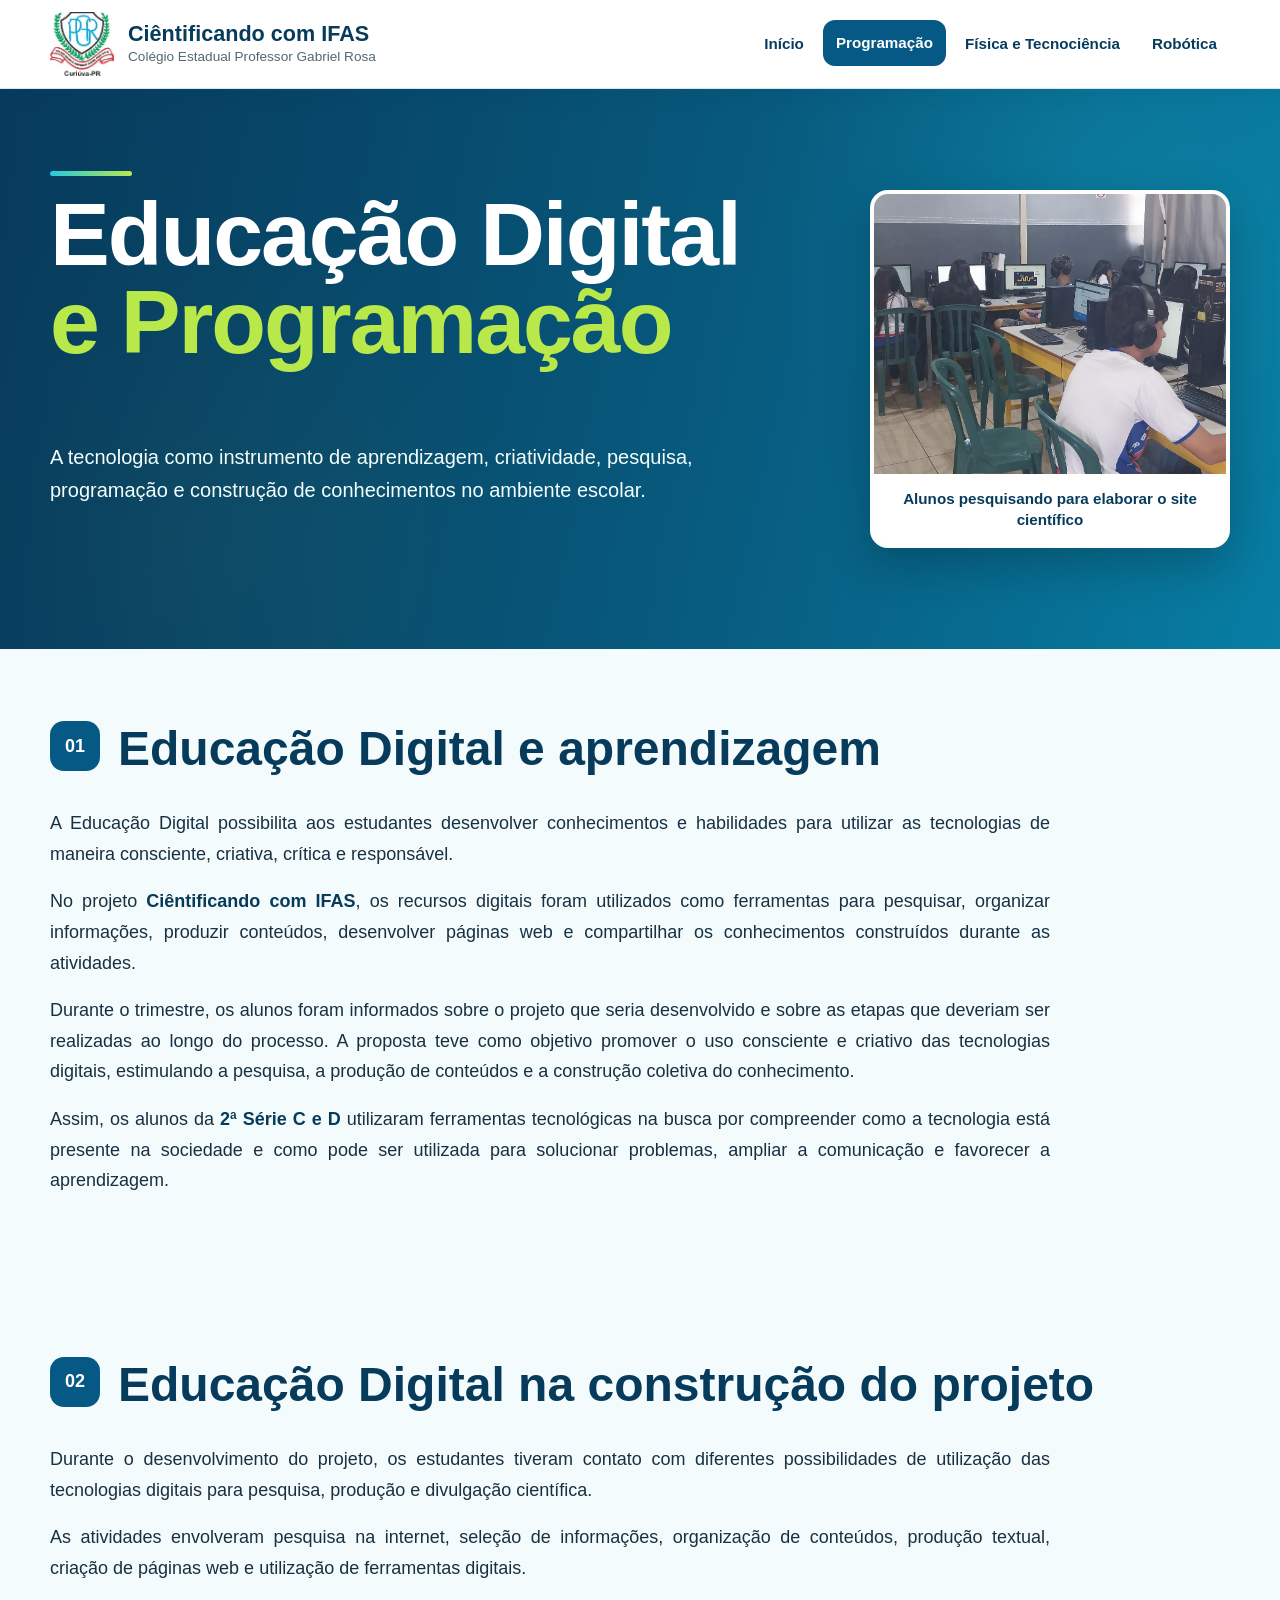
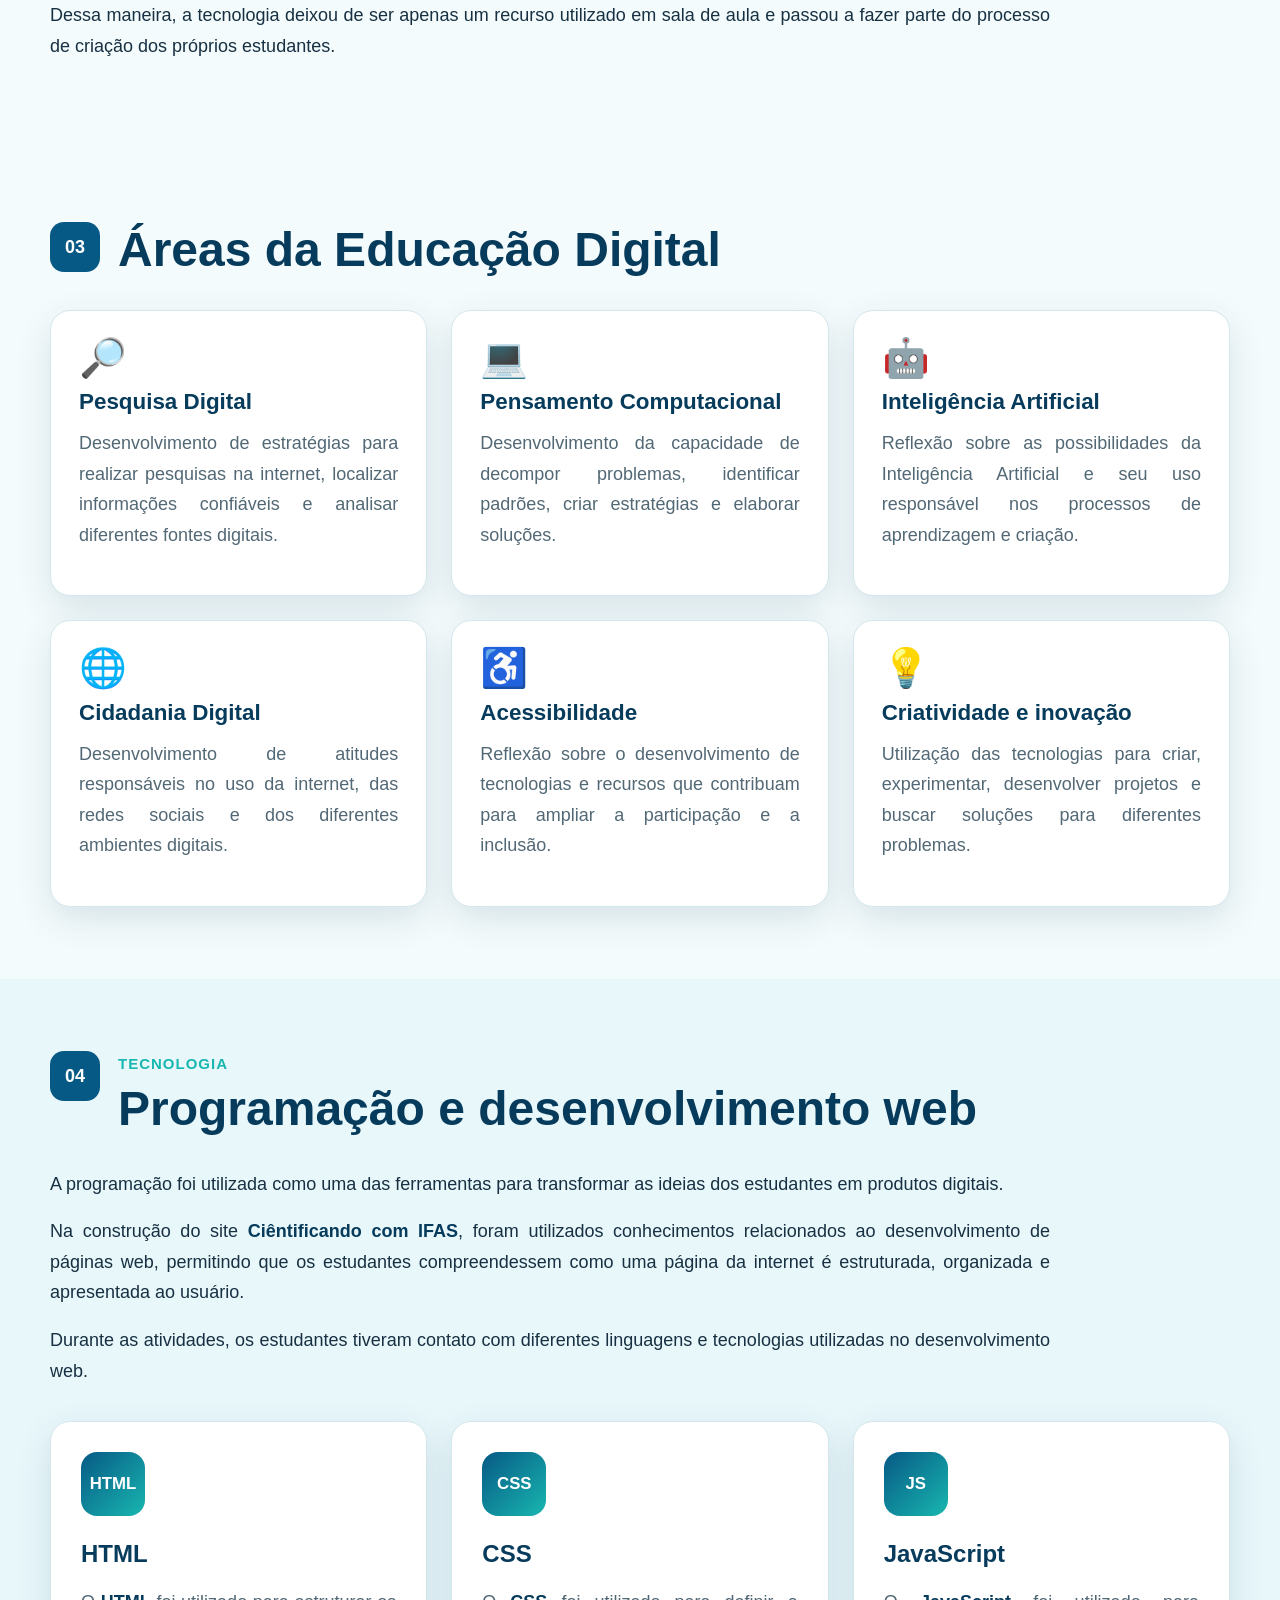
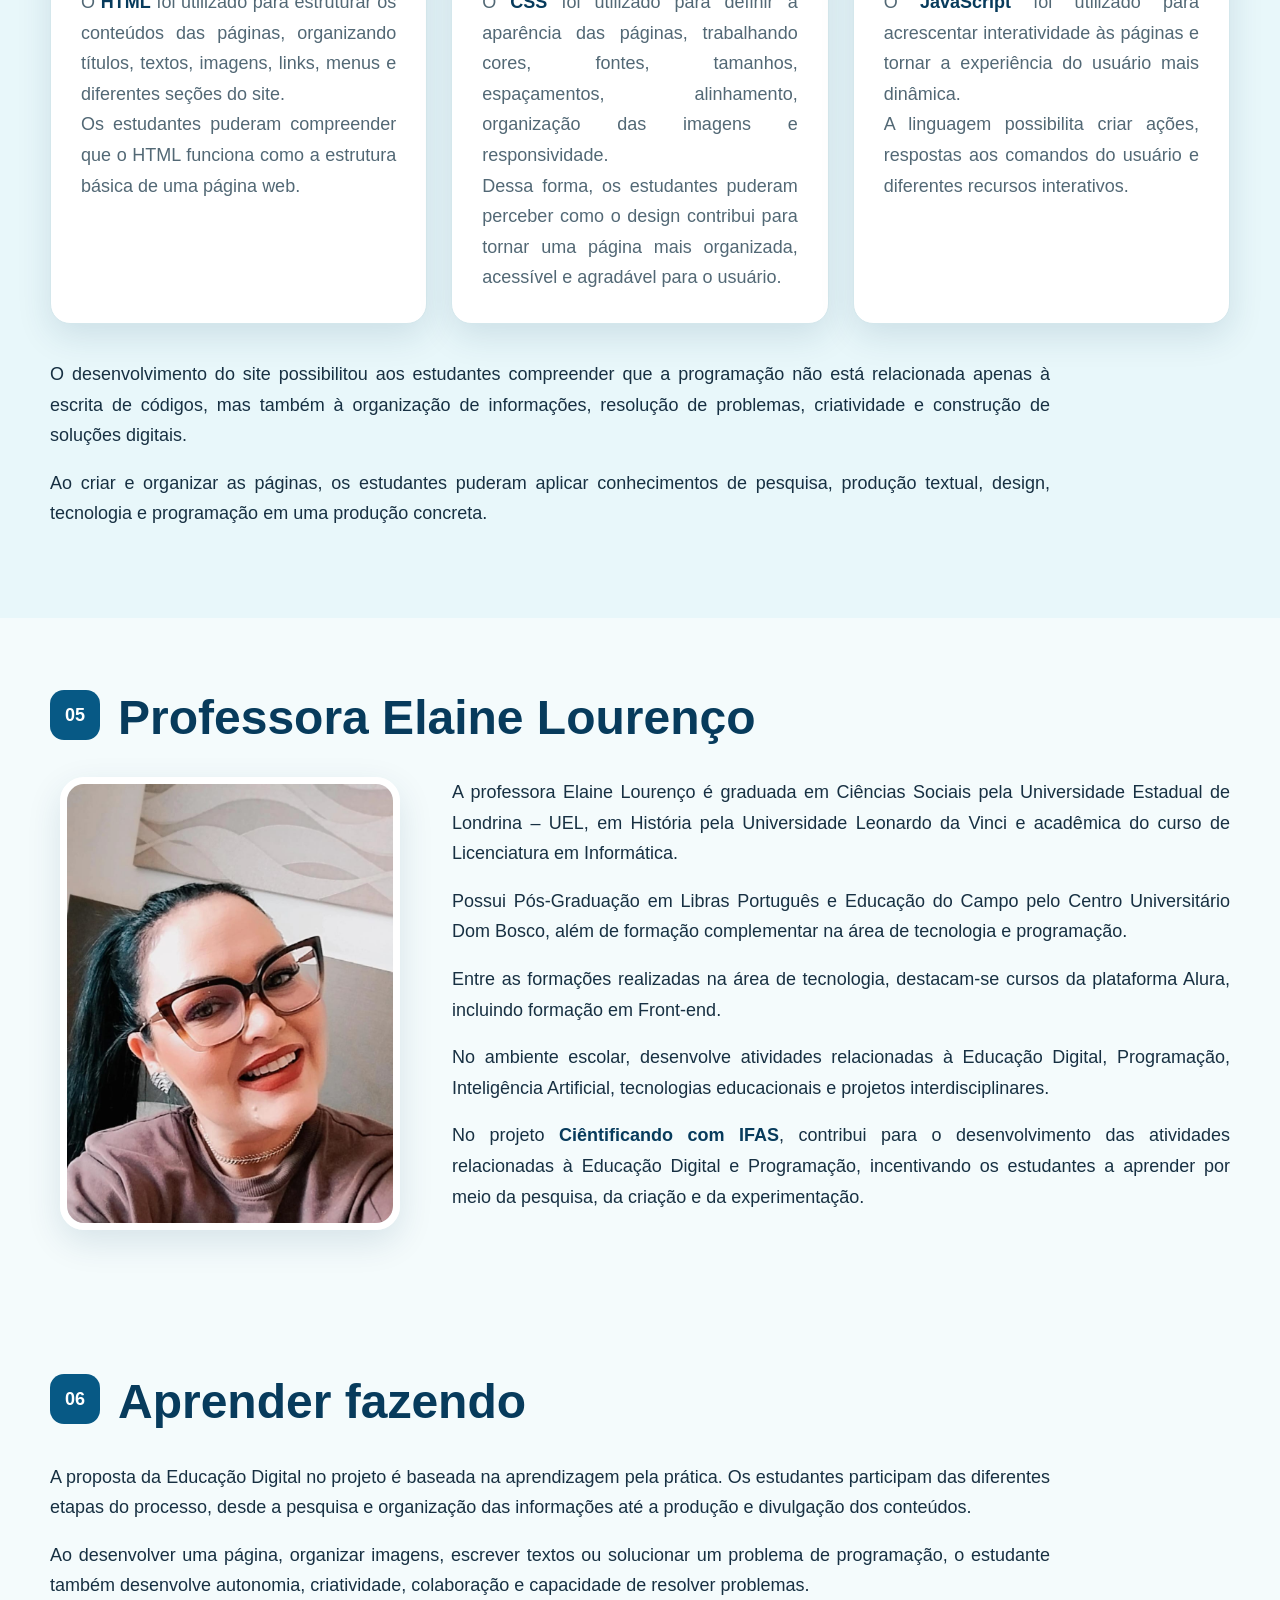
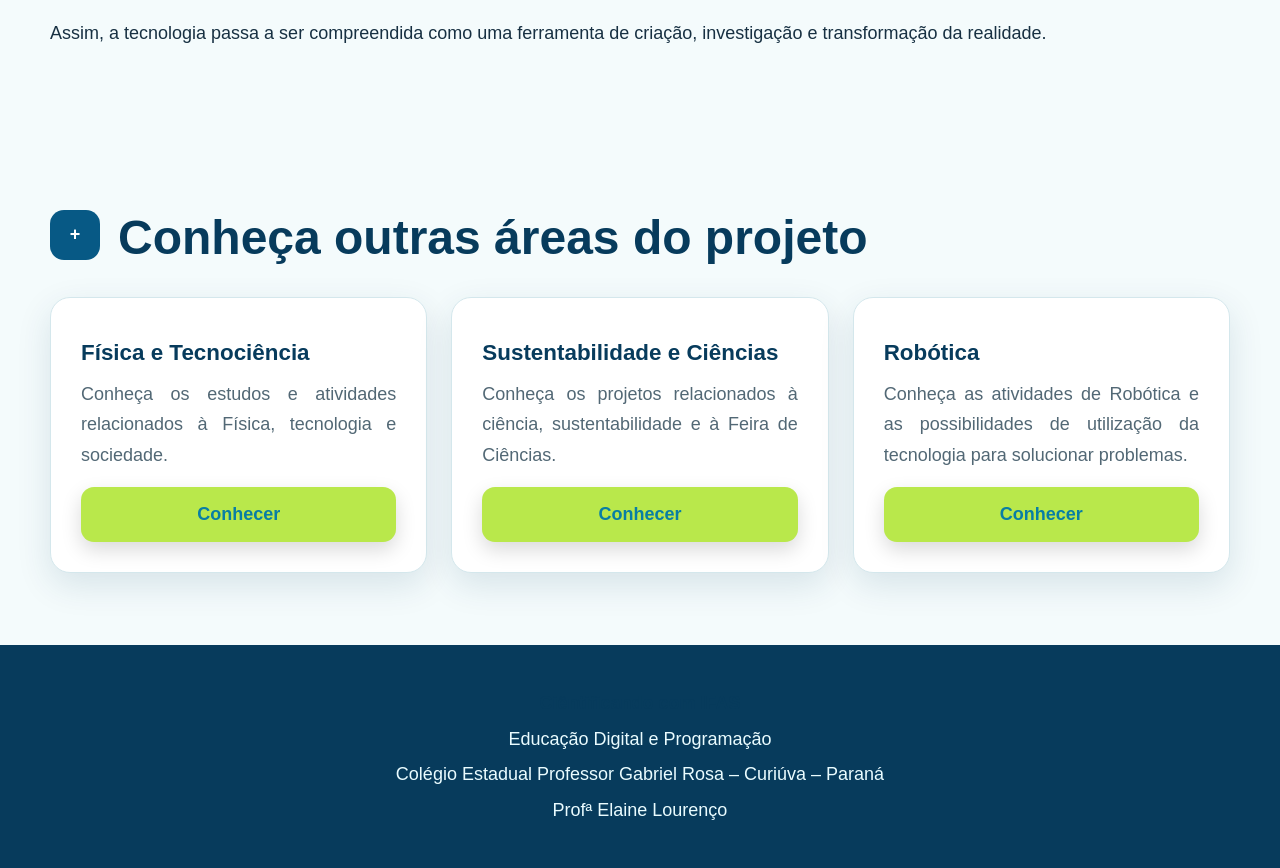
==== commit f426d10d: "educ- em construcao" ====
--- a/educacaodigital.html
+++ b/educacaodigital.html
@@ -91,7 +91,7 @@
                    class="ativo"
                    aria-current="page">
 
-                    Educação Digital
+                    Programação
 
                 </a>
 
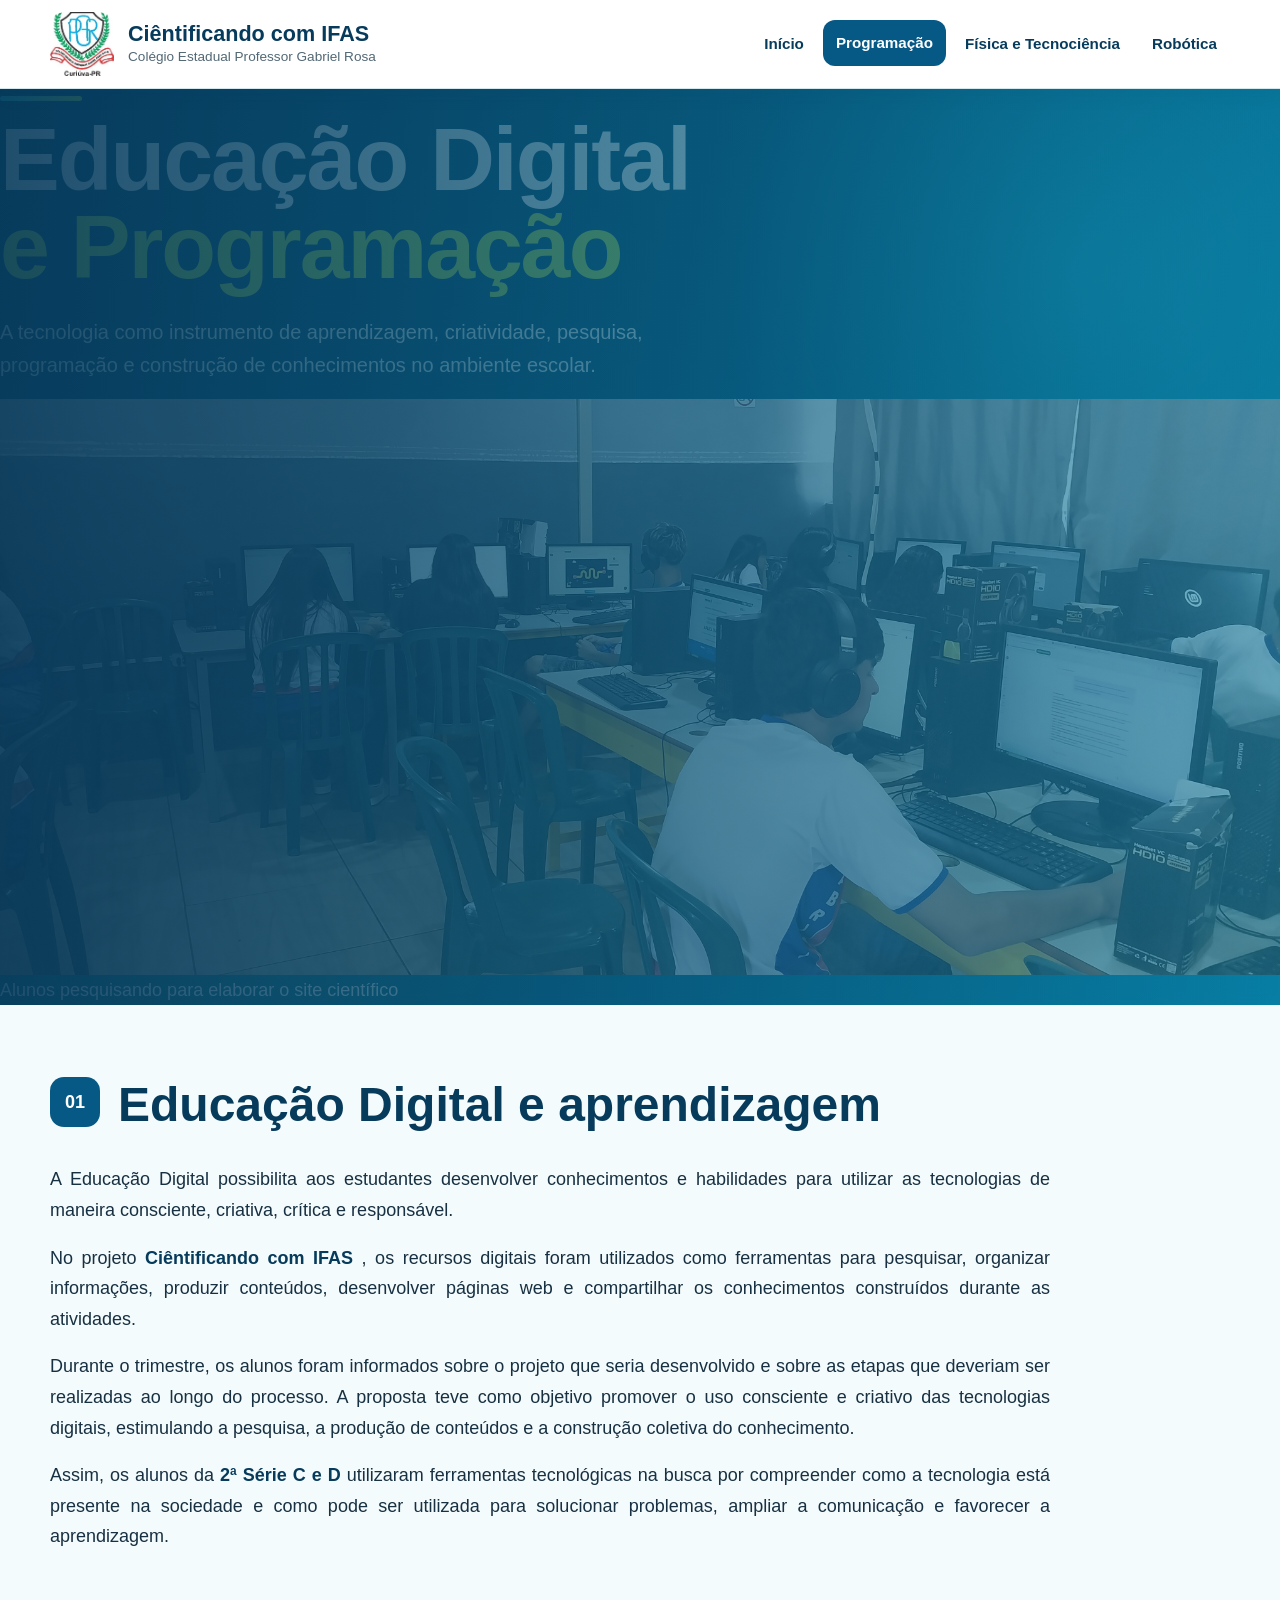
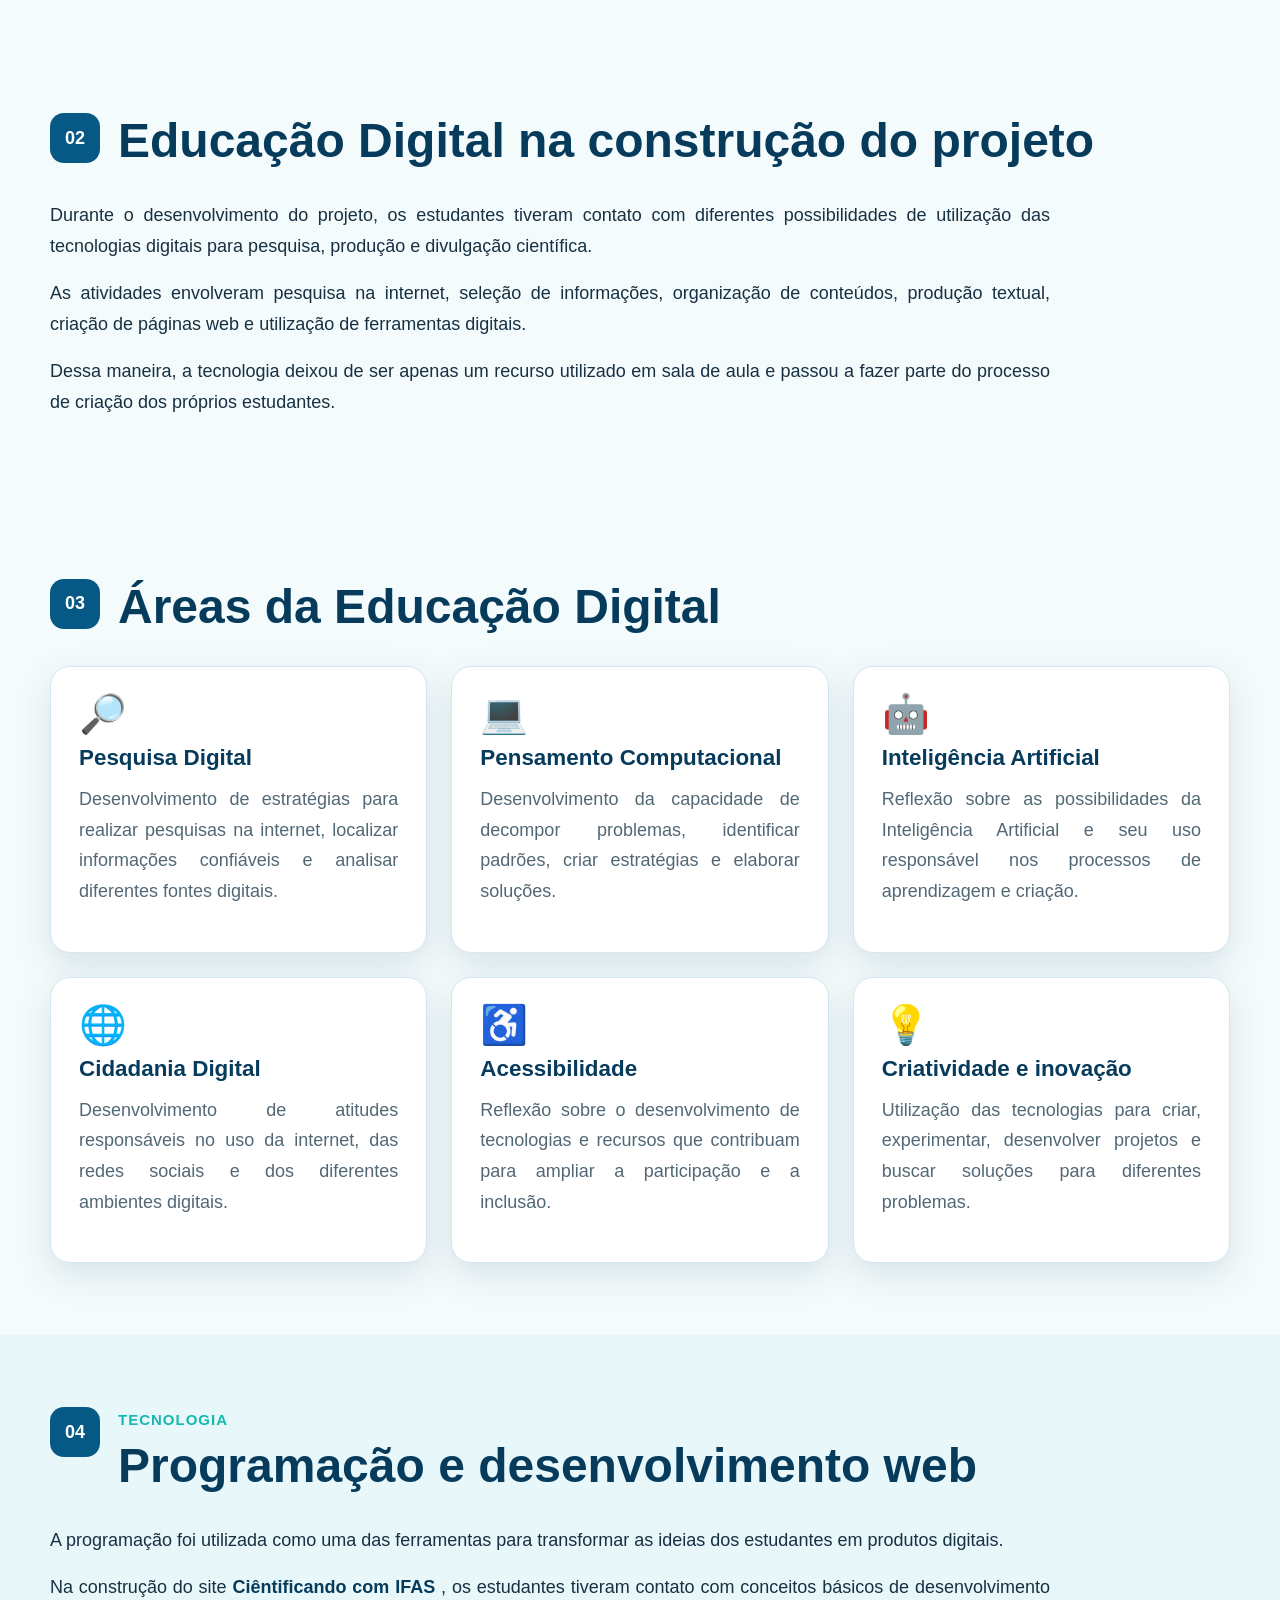
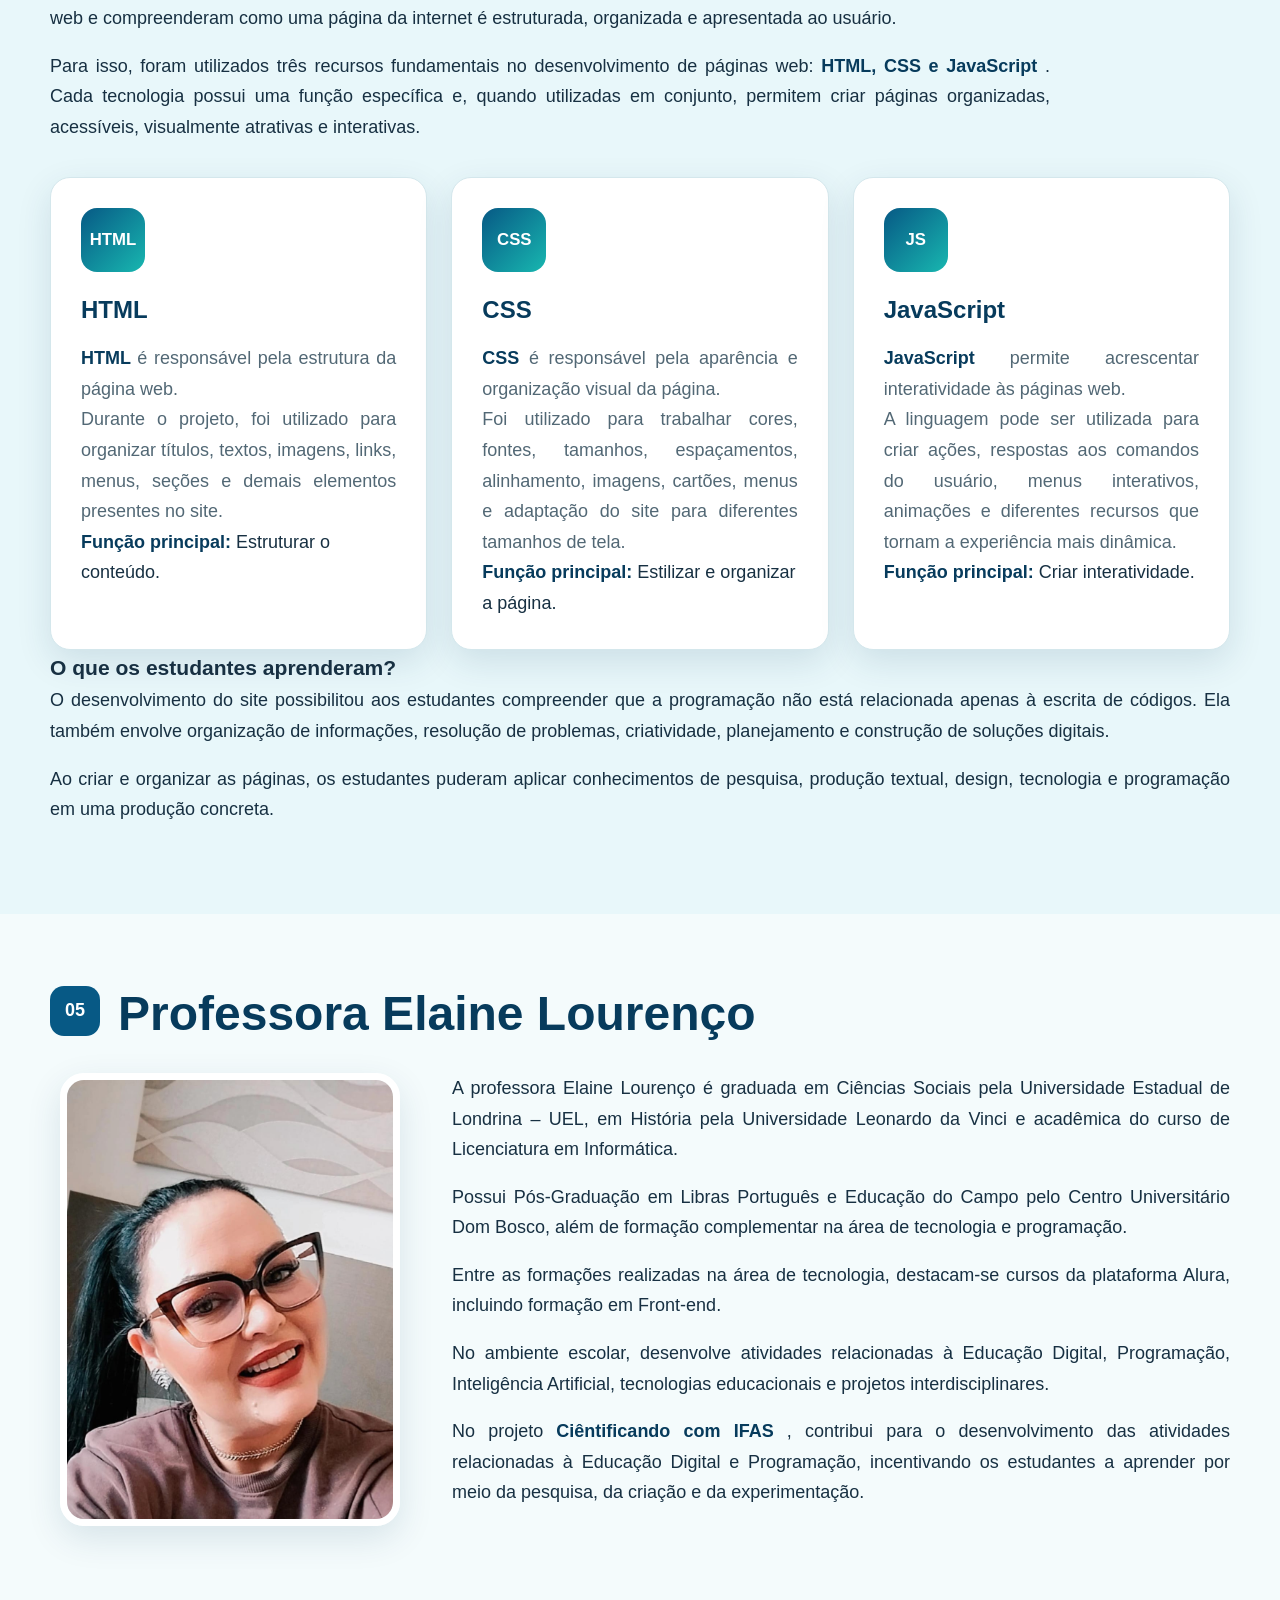
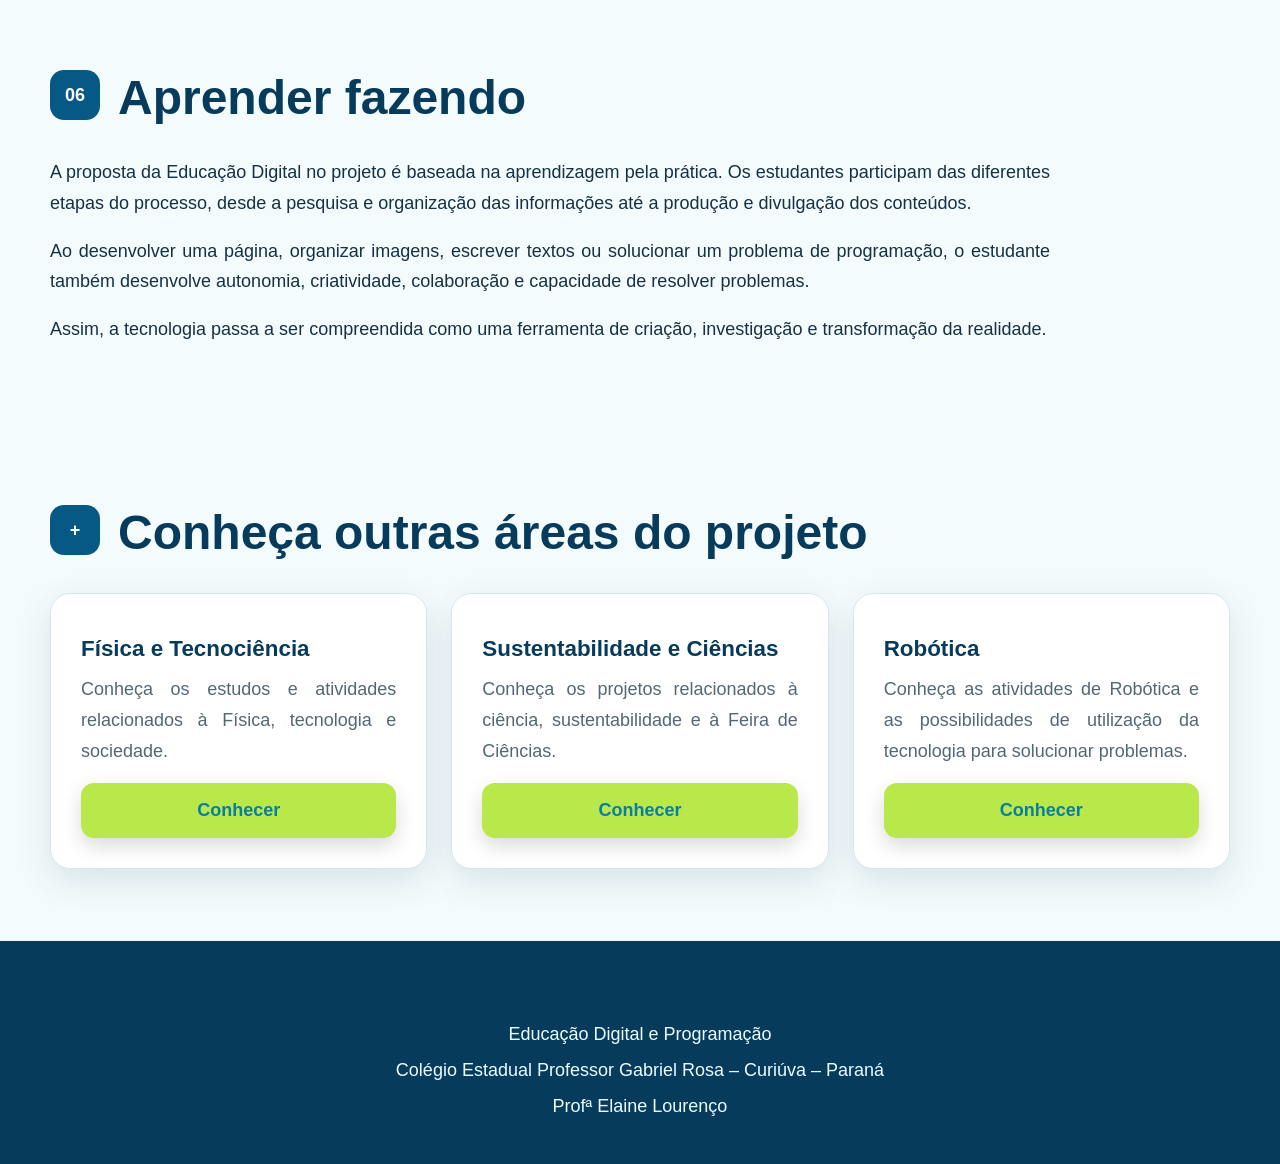
==== commit 5a4c581f: "educacao  - em construcao" ====
--- a/educacaodigital.html
+++ b/educacaodigital.html
@@ -15,6 +15,10 @@
         Educação Digital e Programação | Ciêntificando com IFAS
     </title>
 
+    <!-- =====================================================
+         FONTES
+         ===================================================== -->
+
     <link rel="preconnect"
           href="https://fonts.googleapis.com">
 
@@ -25,6 +29,11 @@
     <link href="https://fonts.googleapis.com/css2?family=Atkinson+Hyperlegible:wght@400;700&display=swap"
           rel="stylesheet">
 
+
+    <!-- =====================================================
+         CSS
+         ===================================================== -->
+
     <link rel="stylesheet"
           href="style.css">
 
@@ -44,12 +53,18 @@
 
         <div class="header-conteudo">
 
+
+            <!-- =================================================
+                 LOGO
+                 ================================================= -->
+
             <a href="index.html"
                class="logo"
                aria-label="Página inicial Ciêntificando com IFAS">
 
-                <img src="img/slogan.png.jpg"
-                     alt="Logo Ciêntificando com IFAS">
+                <img
+                    src="img/slogan.png.jpg"
+                    alt="Logo Ciêntificando com IFAS">
 
                 <div class="logo-texto">
 
@@ -65,6 +80,10 @@
 
             </a>
 
+
+            <!-- =================================================
+                 BOTÃO DO MENU MOBILE
+                 ================================================= -->
 
             <button
                 class="botao-menu"
@@ -79,17 +98,23 @@
             </button>
 
 
-            <nav class="menu"
-                 id="menuPrincipal"
-                 aria-label="Menu principal">
+            <!-- =================================================
+                 MENU PRINCIPAL
+                 ================================================= -->
+
+            <nav
+                class="menu"
+                id="menuPrincipal"
+                aria-label="Menu principal">
 
                 <a href="index.html">
                     Início
                 </a>
 
-                <a href="educacaodigital.html"
-                   class="ativo"
-                   aria-current="page">
+                <a
+                    href="educacaodigital.html"
+                    class="ativo"
+                    aria-current="page">
 
                     Programação
 
@@ -119,46 +144,65 @@
 
 
         <!-- =================================================
-             HERO
+             HERO — ABERTURA DA PÁGINA
              ================================================= -->
 
         <section class="hero hero-pagina">
 
-            <div class="hero-conteudo">
-
-                <div>
+            <div class="hero-pagina-grid">
+
+
+                <!-- =================================================
+                     TEXTO DE ABERTURA
+                     ================================================= -->
+
+                <div class="hero-pagina-texto">
 
                     <div class="linha-destaque"></div>
 
                     <h1>
+
                         Educação Digital
+
                         <br>
-                        <span>e Programação</span>
+
+                        <span>
+                            e Programação
+                        </span>
+
                     </h1>
 
+
+                    <p>
+
+                        A tecnologia como instrumento de aprendizagem,
+                        criatividade, pesquisa, programação e construção
+                        de conhecimentos no ambiente escolar.
+
+                    </p>
+
                 </div>
 
 
-                <!-- FOTO -->
-
-                <figure class="foto-galeria">
+
+                <!-- =================================================
+                     FOTO DE DESTAQUE
+                     ================================================= -->
+
+                <figure class="hero-imagem-destaque">
 
                     <img
                         src="img/20260330_105639.jpg"
                         alt="Alunos pesquisando para elaborar o site científico">
 
                     <figcaption>
-                        Alunos pesquisando para elaborar o site científico
+
+                        Alunos pesquisando para elaborar
+                        o site científico
+
                     </figcaption>
 
                 </figure>
-
-
-                <p>
-                    A tecnologia como instrumento de aprendizagem,
-                    criatividade, pesquisa, programação e construção
-                    de conhecimentos no ambiente escolar.
-                </p>
 
             </div>
 
@@ -172,6 +216,7 @@
 
         <section class="secao">
 
+
             <div class="titulo-secao">
 
                 <span>
@@ -187,40 +232,59 @@
 
             <div class="sobre-texto">
 
-                <p>
+
+                <p>
+
                     A Educação Digital possibilita aos estudantes
                     desenvolver conhecimentos e habilidades para
                     utilizar as tecnologias de maneira consciente,
                     criativa, crítica e responsável.
-                </p>
-
-                <p>
-                    No projeto <strong>Ciêntificando com IFAS</strong>,
+
+                </p>
+
+
+                <p>
+
+                    No projeto
+                    <strong>
+                        Ciêntificando com IFAS
+                    </strong>,
                     os recursos digitais foram utilizados como
                     ferramentas para pesquisar, organizar informações,
                     produzir conteúdos, desenvolver páginas web e
                     compartilhar os conhecimentos construídos durante
                     as atividades.
-                </p>
-
-                <p>
+
+                </p>
+
+
+                <p>
+
                     Durante o trimestre, os alunos foram informados
                     sobre o projeto que seria desenvolvido e sobre
                     as etapas que deveriam ser realizadas ao longo
-                    do processo. A proposta teve como objetivo
-                    promover o uso consciente e criativo das
-                    tecnologias digitais, estimulando a pesquisa,
-                    a produção de conteúdos e a construção coletiva
-                    do conhecimento.
-                </p>
-
-                <p>
-                    Assim, os alunos da <strong>2ª Série C e D</strong>
+                    do processo.
+
+                    A proposta teve como objetivo promover o uso
+                    consciente e criativo das tecnologias digitais,
+                    estimulando a pesquisa, a produção de conteúdos
+                    e a construção coletiva do conhecimento.
+
+                </p>
+
+
+                <p>
+
+                    Assim, os alunos da
+                    <strong>
+                        2ª Série C e D
+                    </strong>
                     utilizaram ferramentas tecnológicas na busca
                     por compreender como a tecnologia está presente
                     na sociedade e como pode ser utilizada para
                     solucionar problemas, ampliar a comunicação e
                     favorecer a aprendizagem.
+
                 </p>
 
             </div>
@@ -235,6 +299,7 @@
 
         <section class="secao">
 
+
             <div class="titulo-secao">
 
                 <span>
@@ -250,26 +315,35 @@
 
             <div class="sobre-texto">
 
-                <p>
+
+                <p>
+
                     Durante o desenvolvimento do projeto,
                     os estudantes tiveram contato com diferentes
                     possibilidades de utilização das tecnologias
                     digitais para pesquisa, produção e divulgação
                     científica.
-                </p>
-
-                <p>
+
+                </p>
+
+
+                <p>
+
                     As atividades envolveram pesquisa na internet,
                     seleção de informações, organização de conteúdos,
                     produção textual, criação de páginas web e
                     utilização de ferramentas digitais.
-                </p>
-
-                <p>
+
+                </p>
+
+
+                <p>
+
                     Dessa maneira, a tecnologia deixou de ser apenas
                     um recurso utilizado em sala de aula e passou a
                     fazer parte do processo de criação dos próprios
                     estudantes.
+
                 </p>
 
             </div>
@@ -284,6 +358,7 @@
 
         <section class="secao">
 
+
             <div class="titulo-secao">
 
                 <span>
@@ -300,6 +375,10 @@
             <div class="info-grid">
 
 
+                <!-- =================================================
+                     PESQUISA DIGITAL
+                     ================================================= -->
+
                 <article class="info-card">
 
                     <span class="icone-grande">
@@ -311,14 +390,21 @@
                     </h3>
 
                     <p>
+
                         Desenvolvimento de estratégias para
                         realizar pesquisas na internet, localizar
                         informações confiáveis e analisar diferentes
                         fontes digitais.
+
                     </p>
 
                 </article>
 
+
+
+                <!-- =================================================
+                     PENSAMENTO COMPUTACIONAL
+                     ================================================= -->
 
                 <article class="info-card">
 
@@ -331,13 +417,20 @@
                     </h3>
 
                     <p>
+
                         Desenvolvimento da capacidade de decompor
                         problemas, identificar padrões, criar
                         estratégias e elaborar soluções.
+
                     </p>
 
                 </article>
 
+
+
+                <!-- =================================================
+                     INTELIGÊNCIA ARTIFICIAL
+                     ================================================= -->
 
                 <article class="info-card">
 
@@ -350,13 +443,20 @@
                     </h3>
 
                     <p>
+
                         Reflexão sobre as possibilidades da
                         Inteligência Artificial e seu uso responsável
                         nos processos de aprendizagem e criação.
+
                     </p>
 
                 </article>
 
+
+
+                <!-- =================================================
+                     CIDADANIA DIGITAL
+                     ================================================= -->
 
                 <article class="info-card">
 
@@ -369,13 +469,20 @@
                     </h3>
 
                     <p>
+
                         Desenvolvimento de atitudes responsáveis
                         no uso da internet, das redes sociais e
                         dos diferentes ambientes digitais.
+
                     </p>
 
                 </article>
 
+
+
+                <!-- =================================================
+                     ACESSIBILIDADE
+                     ================================================= -->
 
                 <article class="info-card">
 
@@ -388,13 +495,20 @@
                     </h3>
 
                     <p>
+
                         Reflexão sobre o desenvolvimento de
                         tecnologias e recursos que contribuam
                         para ampliar a participação e a inclusão.
+
                     </p>
 
                 </article>
 
+
+
+                <!-- =================================================
+                     CRIATIVIDADE E INOVAÇÃO
+                     ================================================= -->
 
                 <article class="info-card">
 
@@ -407,9 +521,11 @@
                     </h3>
 
                     <p>
+
                         Utilização das tecnologias para criar,
                         experimentar, desenvolver projetos e
                         buscar soluções para diferentes problemas.
+
                     </p>
 
                 </article>
@@ -420,11 +536,16 @@
 
 
 
-        <!-- =================================================
-             SEÇÃO 04 — PROGRAMAÇÃO
-             ================================================= -->
+        <!-- =====================================================
+             SEÇÃO 04 — PROGRAMAÇÃO E DESENVOLVIMENTO WEB
+             ===================================================== -->
 
         <section class="secao secao-azul">
+
+
+            <!-- =================================================
+                 TÍTULO DA SEÇÃO
+                 ================================================= -->
 
             <div class="titulo-secao">
 
@@ -447,155 +568,276 @@
             </div>
 
 
-            <div class="conteudo-area">
-
-
-                <div class="programacao-introducao">
-
-                    <p>
-                        A programação foi utilizada como uma das
-                        ferramentas para transformar as ideias dos
-                        estudantes em produtos digitais.
-                    </p>
-
-                    <p>
-                        Na construção do site
-                        <strong>Ciêntificando com IFAS</strong>,
-                        foram utilizados conhecimentos relacionados
-                        ao desenvolvimento de páginas web, permitindo
-                        que os estudantes compreendessem como uma
-                        página da internet é estruturada, organizada
-                        e apresentada ao usuário.
-                    </p>
-
-                    <p>
-                        Durante as atividades, os estudantes tiveram
-                        contato com diferentes linguagens e tecnologias
-                        utilizadas no desenvolvimento web.
-                    </p>
-
-                </div>
-
-
-                <!-- =================================================
-                     TECNOLOGIAS
-                     ================================================= -->
-
-                <div class="programacao-grid">
-
-
-                    <!-- HTML -->
-
-                    <article class="programacao-card">
-
-                        <div class="codigo-icone">
-                            HTML
-                        </div>
+
+            <!-- =================================================
+                 INTRODUÇÃO
+                 ================================================= -->
+
+            <div class="programacao-introducao">
+
+
+                <p>
+
+                    A programação foi utilizada como uma das
+                    ferramentas para transformar as ideias dos
+                    estudantes em produtos digitais.
+
+                </p>
+
+
+                <p>
+
+                    Na construção do site
+                    <strong>
+                        Ciêntificando com IFAS
+                    </strong>,
+                    os estudantes tiveram contato com conceitos
+                    básicos de desenvolvimento web e compreenderam
+                    como uma página da internet é estruturada,
+                    organizada e apresentada ao usuário.
+
+                </p>
+
+
+                <p>
+
+                    Para isso, foram utilizados três recursos
+                    fundamentais no desenvolvimento de páginas web:
+                    <strong>
+                        HTML, CSS e JavaScript
+                    </strong>.
+
+                    Cada tecnologia possui uma função específica
+                    e, quando utilizadas em conjunto, permitem
+                    criar páginas organizadas, acessíveis,
+                    visualmente atrativas e interativas.
+
+                </p>
+
+            </div>
+
+
+
+            <!-- =================================================
+                 CARDS DE HTML, CSS E JAVASCRIPT
+                 ================================================= -->
+
+            <div class="programacao-grid">
+
+
+                <!-- =================================================
+                     HTML
+                     ================================================= -->
+
+                <article class="programacao-card">
+
+
+                    <div class="codigo-icone">
+                        HTML
+                    </div>
+
+
+                    <div class="programacao-card-conteudo">
+
 
                         <h3>
                             HTML
                         </h3>
 
+
                         <p>
-                            O <strong>HTML</strong> foi utilizado para
-                            estruturar os conteúdos das páginas,
-                            organizando títulos, textos, imagens,
-                            links, menus e diferentes seções do site.
+
+                            <strong>
+                                HTML
+                            </strong>
+                            é responsável pela estrutura
+                            da página web.
+
                         </p>
 
+
                         <p>
-                            Os estudantes puderam compreender que
-                            o HTML funciona como a estrutura básica
-                            de uma página web.
+
+                            Durante o projeto, foi utilizado
+                            para organizar títulos, textos,
+                            imagens, links, menus, seções e
+                            demais elementos presentes no site.
+
                         </p>
 
-                    </article>
-
-
-                    <!-- CSS -->
-
-                    <article class="programacao-card">
-
-                        <div class="codigo-icone">
-                            CSS
+
+                        <div class="programacao-funcao">
+
+                            <strong>
+                                Função principal:
+                            </strong>
+
+                            <span>
+                                Estruturar o conteúdo.
+                            </span>
+
                         </div>
+
+                    </div>
+
+                </article>
+
+
+
+                <!-- =================================================
+                     CSS
+                     ================================================= -->
+
+                <article class="programacao-card">
+
+
+                    <div class="codigo-icone">
+                        CSS
+                    </div>
+
+
+                    <div class="programacao-card-conteudo">
+
 
                         <h3>
                             CSS
                         </h3>
 
+
                         <p>
-                            O <strong>CSS</strong> foi utilizado para
-                            definir a aparência das páginas,
-                            trabalhando cores, fontes, tamanhos,
-                            espaçamentos, alinhamento, organização
-                            das imagens e responsividade.
+
+                            <strong>
+                                CSS
+                            </strong>
+                            é responsável pela aparência
+                            e organização visual da página.
+
                         </p>
 
+
                         <p>
-                            Dessa forma, os estudantes puderam perceber
-                            como o design contribui para tornar uma
-                            página mais organizada, acessível e
-                            agradável para o usuário.
+
+                            Foi utilizado para trabalhar cores,
+                            fontes, tamanhos, espaçamentos,
+                            alinhamento, imagens, cartões,
+                            menus e adaptação do site para
+                            diferentes tamanhos de tela.
+
                         </p>
 
-                    </article>
-
-
-                    <!-- JAVASCRIPT -->
-
-                    <article class="programacao-card">
-
-                        <div class="codigo-icone">
-                            JS
+
+                        <div class="programacao-funcao">
+
+                            <strong>
+                                Função principal:
+                            </strong>
+
+                            <span>
+                                Estilizar e organizar a página.
+                            </span>
+
                         </div>
+
+                    </div>
+
+                </article>
+
+
+
+                <!-- =================================================
+                     JAVASCRIPT
+                     ================================================= -->
+
+                <article class="programacao-card">
+
+
+                    <div class="codigo-icone">
+                        JS
+                    </div>
+
+
+                    <div class="programacao-card-conteudo">
+
 
                         <h3>
                             JavaScript
                         </h3>
 
+
                         <p>
-                            O <strong>JavaScript</strong> foi utilizado
-                            para acrescentar interatividade às páginas
-                            e tornar a experiência do usuário mais
-                            dinâmica.
+
+                            <strong>
+                                JavaScript
+                            </strong>
+                            permite acrescentar interatividade
+                            às páginas web.
+
                         </p>
 
+
                         <p>
-                            A linguagem possibilita criar ações,
-                            respostas aos comandos do usuário e
-                            diferentes recursos interativos.
+
+                            A linguagem pode ser utilizada para
+                            criar ações, respostas aos comandos
+                            do usuário, menus interativos,
+                            animações e diferentes recursos que
+                            tornam a experiência mais dinâmica.
+
                         </p>
 
-                    </article>
-
-                </div>
-
-
-                <!-- =================================================
-                     APRENDIZAGEM
-                     ================================================= -->
-
-                <div class="sobre-texto"
-                     style="margin-top: 35px;">
-
-                    <p>
-                        O desenvolvimento do site possibilitou aos
-                        estudantes compreender que a programação não
-                        está relacionada apenas à escrita de códigos,
-                        mas também à organização de informações,
-                        resolução de problemas, criatividade e
-                        construção de soluções digitais.
-                    </p>
-
-                    <p>
-                        Ao criar e organizar as páginas, os estudantes
-                        puderam aplicar conhecimentos de pesquisa,
-                        produção textual, design, tecnologia e
-                        programação em uma produção concreta.
-                    </p>
-
-                </div>
+
+                        <div class="programacao-funcao">
+
+                            <strong>
+                                Função principal:
+                            </strong>
+
+                            <span>
+                                Criar interatividade.
+                            </span>
+
+                        </div>
+
+                    </div>
+
+                </article>
+
+            </div>
+
+
+
+            <!-- =================================================
+                 BLOCO — APRENDIZAGEM
+                 ================================================= -->
+
+            <div class="programacao-aprendizagem">
+
+
+                <h3>
+                    O que os estudantes aprenderam?
+                </h3>
+
+
+                <p>
+
+                    O desenvolvimento do site possibilitou aos
+                    estudantes compreender que a programação não
+                    está relacionada apenas à escrita de códigos.
+                    Ela também envolve organização de informações,
+                    resolução de problemas, criatividade,
+                    planejamento e construção de soluções digitais.
+
+                </p>
+
+
+                <p>
+
+                    Ao criar e organizar as páginas, os estudantes
+                    puderam aplicar conhecimentos de pesquisa,
+                    produção textual, design, tecnologia e
+                    programação em uma produção concreta.
+
+                </p>
 
             </div>
 
@@ -609,6 +851,7 @@
 
         <section class="secao">
 
+
             <div class="titulo-secao">
 
                 <span>
@@ -622,8 +865,13 @@
             </div>
 
 
+
             <div class="perfil-professora">
 
+
+                <!-- =================================================
+                     FOTO
+                     ================================================= -->
 
                 <div class="foto-professora">
 
@@ -635,42 +883,66 @@
                 </div>
 
 
+
+                <!-- =================================================
+                     TEXTO
+                     ================================================= -->
+
                 <div class="texto-professora">
 
-                    <p>
-                        A professora Elaine Lourenço é graduada em
-                        Ciências Sociais pela Universidade Estadual
-                        de Londrina – UEL, em História pela Universidade
-                        Leonardo da Vinci e acadêmica do curso de
-                        Licenciatura em Informática.
-                    </p>
-
-                    <p>
-                        Possui Pós-Graduação em Libras Português e
-                        Educação do Campo pelo Centro Universitário
-                        Dom Bosco, além de formação complementar na
-                        área de tecnologia e programação.
-                    </p>
-
-                    <p>
+
+                    <p>
+
+                        A professora Elaine Lourenço é graduada
+                        em Ciências Sociais pela Universidade
+                        Estadual de Londrina – UEL, em História
+                        pela Universidade Leonardo da Vinci e
+                        acadêmica do curso de Licenciatura em
+                        Informática.
+
+                    </p>
+
+
+                    <p>
+
+                        Possui Pós-Graduação em Libras Português
+                        e Educação do Campo pelo Centro Universitário
+                        Dom Bosco, além de formação complementar
+                        na área de tecnologia e programação.
+
+                    </p>
+
+
+                    <p>
+
                         Entre as formações realizadas na área de
                         tecnologia, destacam-se cursos da plataforma
                         Alura, incluindo formação em Front-end.
-                    </p>
-
-                    <p>
+
+                    </p>
+
+
+                    <p>
+
                         No ambiente escolar, desenvolve atividades
                         relacionadas à Educação Digital, Programação,
                         Inteligência Artificial, tecnologias
                         educacionais e projetos interdisciplinares.
-                    </p>
-
-                    <p>
-                        No projeto <strong>Ciêntificando com IFAS</strong>,
+
+                    </p>
+
+
+                    <p>
+
+                        No projeto
+                        <strong>
+                            Ciêntificando com IFAS
+                        </strong>,
                         contribui para o desenvolvimento das atividades
                         relacionadas à Educação Digital e Programação,
                         incentivando os estudantes a aprender por meio
                         da pesquisa, da criação e da experimentação.
+
                     </p>
 
                 </div>
@@ -682,10 +954,11 @@
 
 
         <!-- =================================================
-             SEÇÃO 06
+             SEÇÃO 06 — APRENDER FAZENDO
              ================================================= -->
 
         <section class="secao">
+
 
             <div class="titulo-secao">
 
@@ -702,27 +975,36 @@
 
             <div class="sobre-texto">
 
-                <p>
+
+                <p>
+
                     A proposta da Educação Digital no projeto é
                     baseada na aprendizagem pela prática.
                     Os estudantes participam das diferentes etapas
                     do processo, desde a pesquisa e organização
                     das informações até a produção e divulgação
                     dos conteúdos.
-                </p>
-
-                <p>
+
+                </p>
+
+
+                <p>
+
                     Ao desenvolver uma página, organizar imagens,
                     escrever textos ou solucionar um problema de
                     programação, o estudante também desenvolve
                     autonomia, criatividade, colaboração e
                     capacidade de resolver problemas.
-                </p>
-
-                <p>
+
+                </p>
+
+
+                <p>
+
                     Assim, a tecnologia passa a ser compreendida
                     como uma ferramenta de criação, investigação
                     e transformação da realidade.
+
                 </p>
 
             </div>
@@ -732,10 +1014,11 @@
 
 
         <!-- =================================================
-             OUTRAS ÁREAS
+             OUTRAS ÁREAS DO PROJETO
              ================================================= -->
 
         <section class="secao">
+
 
             <div class="titulo-secao">
 
@@ -753,6 +1036,10 @@
             <div class="cards">
 
 
+                <!-- =================================================
+                     FÍSICA E TECNOCIÊNCIA
+                     ================================================= -->
+
                 <article>
 
                     <h3>
@@ -760,12 +1047,16 @@
                     </h3>
 
                     <p>
+
                         Conheça os estudos e atividades relacionados
                         à Física, tecnologia e sociedade.
-                    </p>
-
-                    <a href="tecnociencia.html"
-                       class="botao">
+
+                    </p>
+
+
+                    <a
+                        href="tecnociencia.html"
+                        class="botao">
 
                         Conhecer
 
@@ -773,6 +1064,11 @@
 
                 </article>
 
+
+
+                <!-- =================================================
+                     SUSTENTABILIDADE
+                     ================================================= -->
 
                 <article>
 
@@ -781,12 +1077,16 @@
                     </h3>
 
                     <p>
+
                         Conheça os projetos relacionados à ciência,
                         sustentabilidade e à Feira de Ciências.
-                    </p>
-
-                    <a href="sustentabilidade.html"
-                       class="botao">
+
+                    </p>
+
+
+                    <a
+                        href="sustentabilidade.html"
+                        class="botao">
 
                         Conhecer
 
@@ -794,6 +1094,11 @@
 
                 </article>
 
+
+
+                <!-- =================================================
+                     ROBÓTICA
+                     ================================================= -->
 
                 <article>
 
@@ -802,13 +1107,17 @@
                     </h3>
 
                     <p>
+
                         Conheça as atividades de Robótica e as
                         possibilidades de utilização da tecnologia
                         para solucionar problemas.
-                    </p>
-
-                    <a href="robotica.html"
-                       class="botao">
+
+                    </p>
+
+
+                    <a
+                        href="robotica.html"
+                        class="botao">
 
                         Conhecer
 
@@ -832,20 +1141,28 @@
 
         <div class="footer-conteudo">
 
+
             <p>
+
                 <strong>
                     Ciêntificando com IFAS
                 </strong>
+
             </p>
+
 
             <p>
                 Educação Digital e Programação
             </p>
 
+
             <p>
+
                 Colégio Estadual Professor Gabriel Rosa
                 – Curiúva – Paraná
+
             </p>
+
 
             <p>
                 Profª Elaine Lourenço
@@ -859,6 +1176,11 @@
 </div>
 
 
+
+<!-- =====================================================
+     JAVASCRIPT
+     ===================================================== -->
+
 <script src="script.js"></script>
 
 </body>
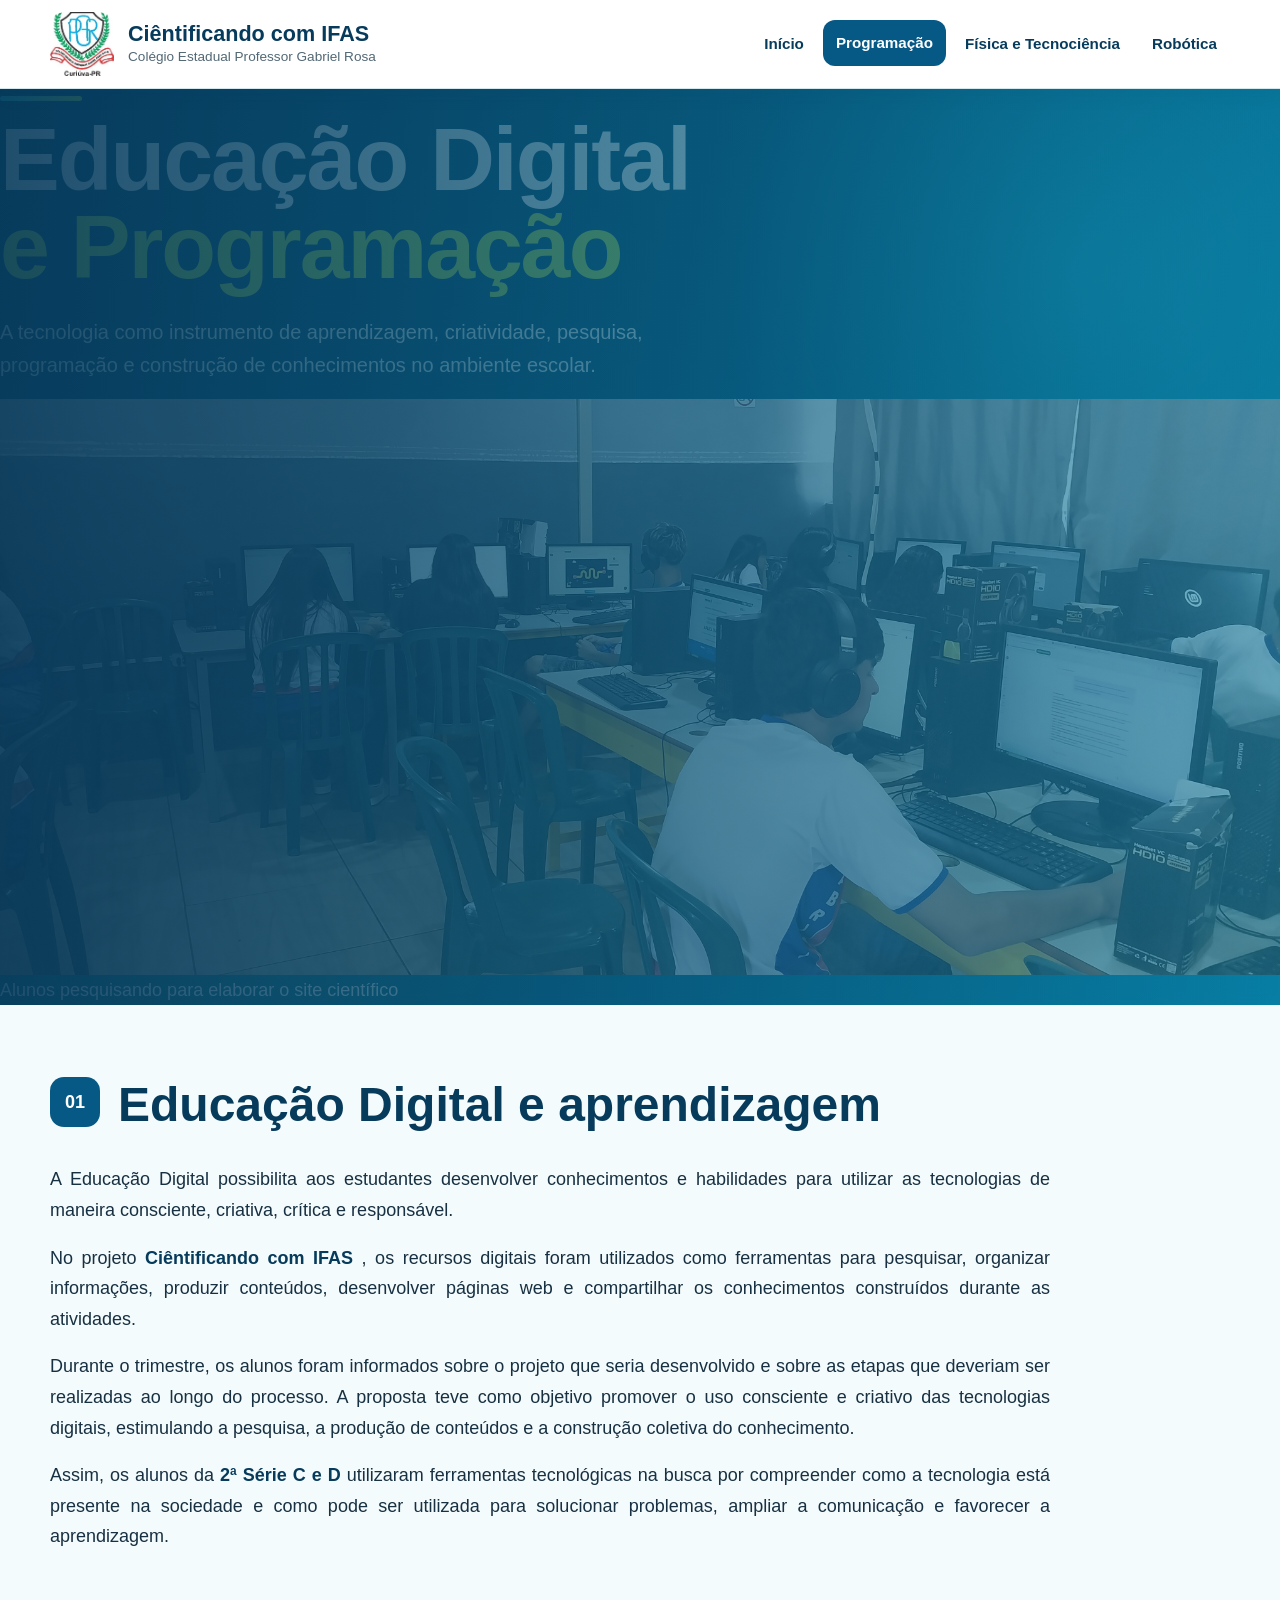
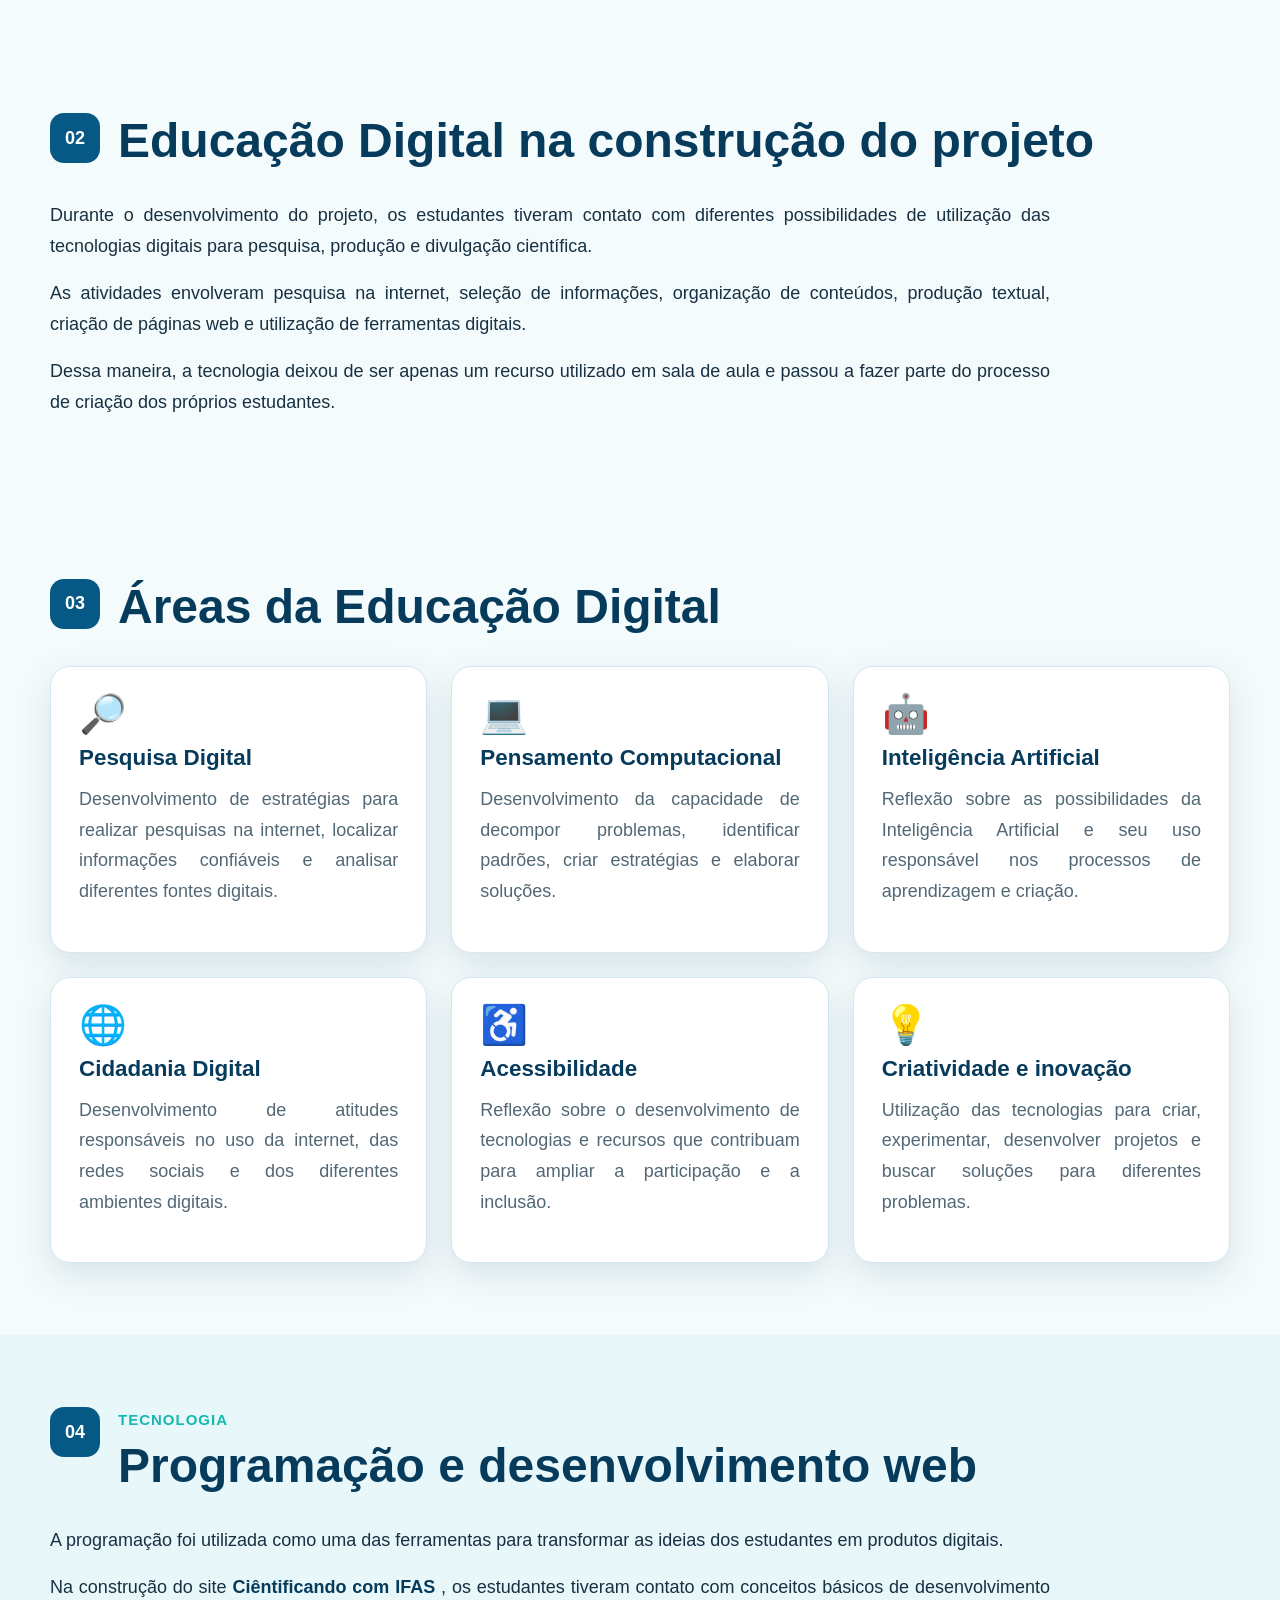
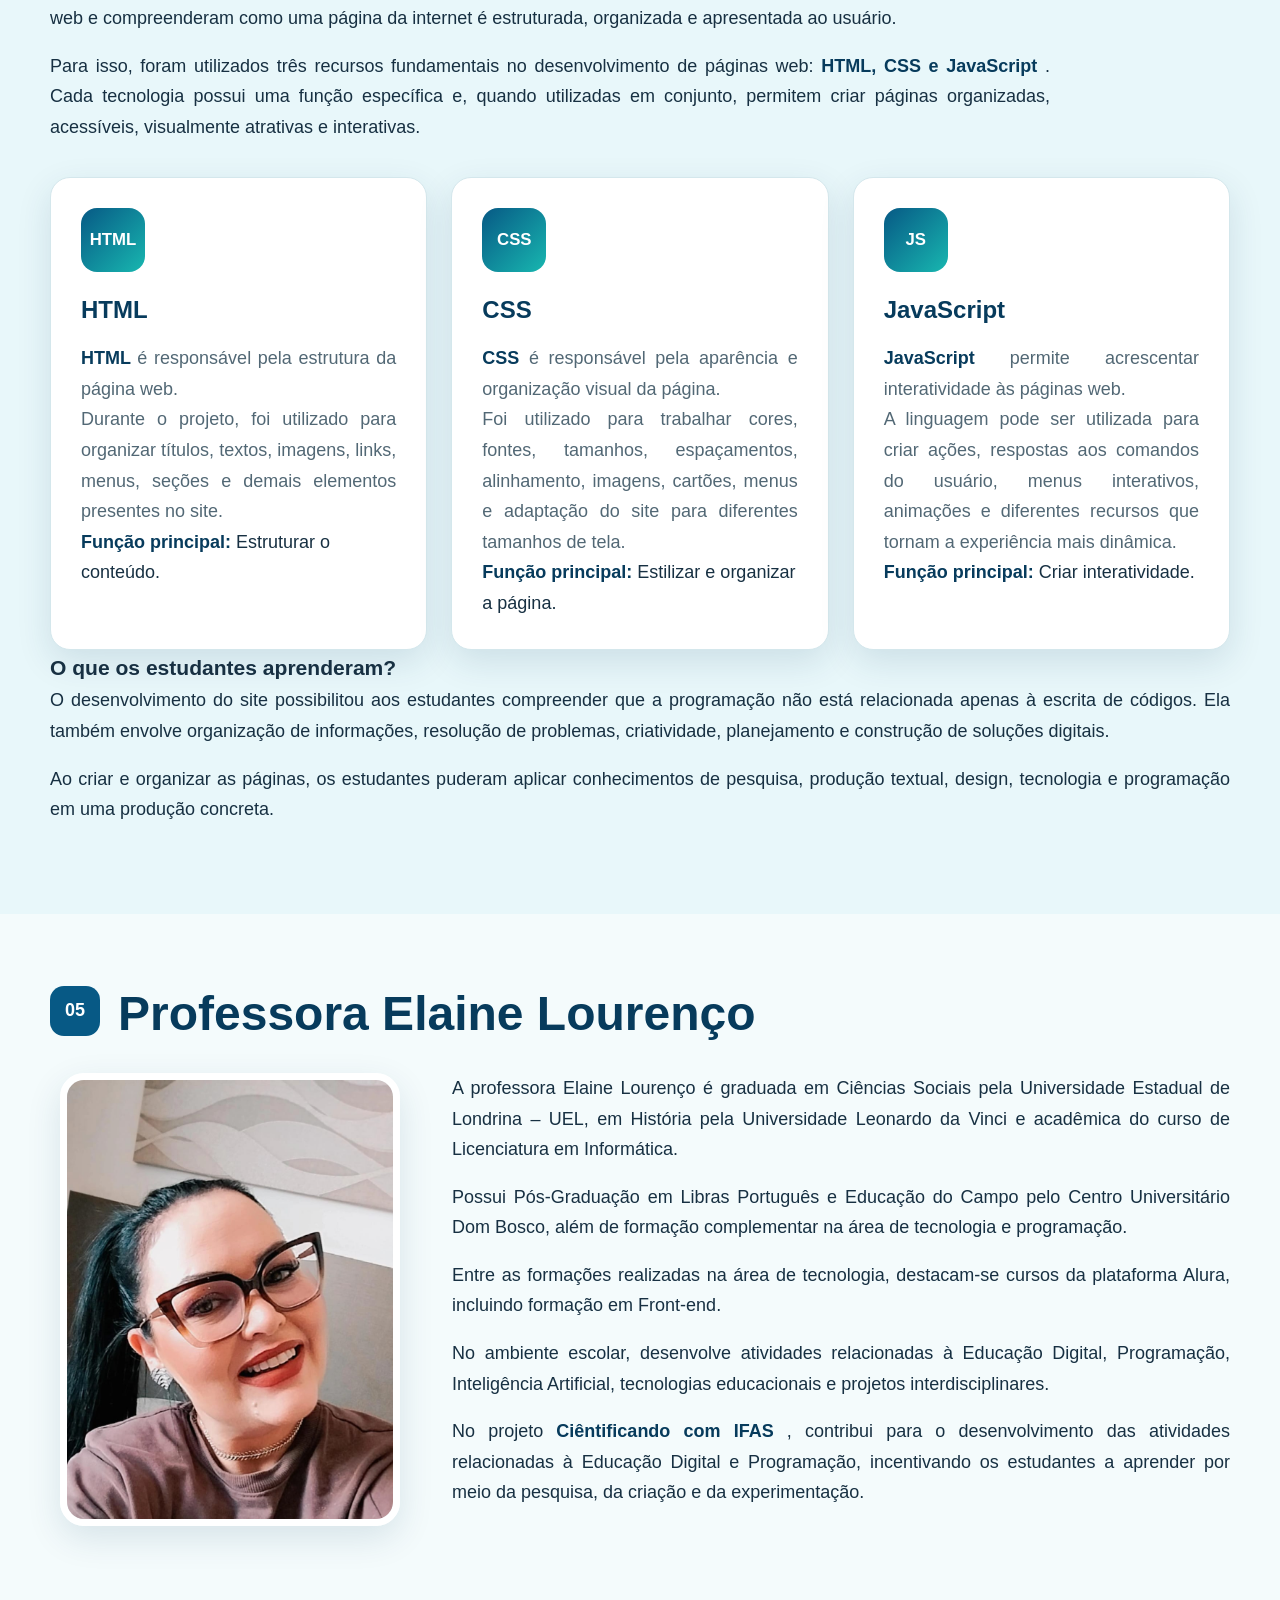
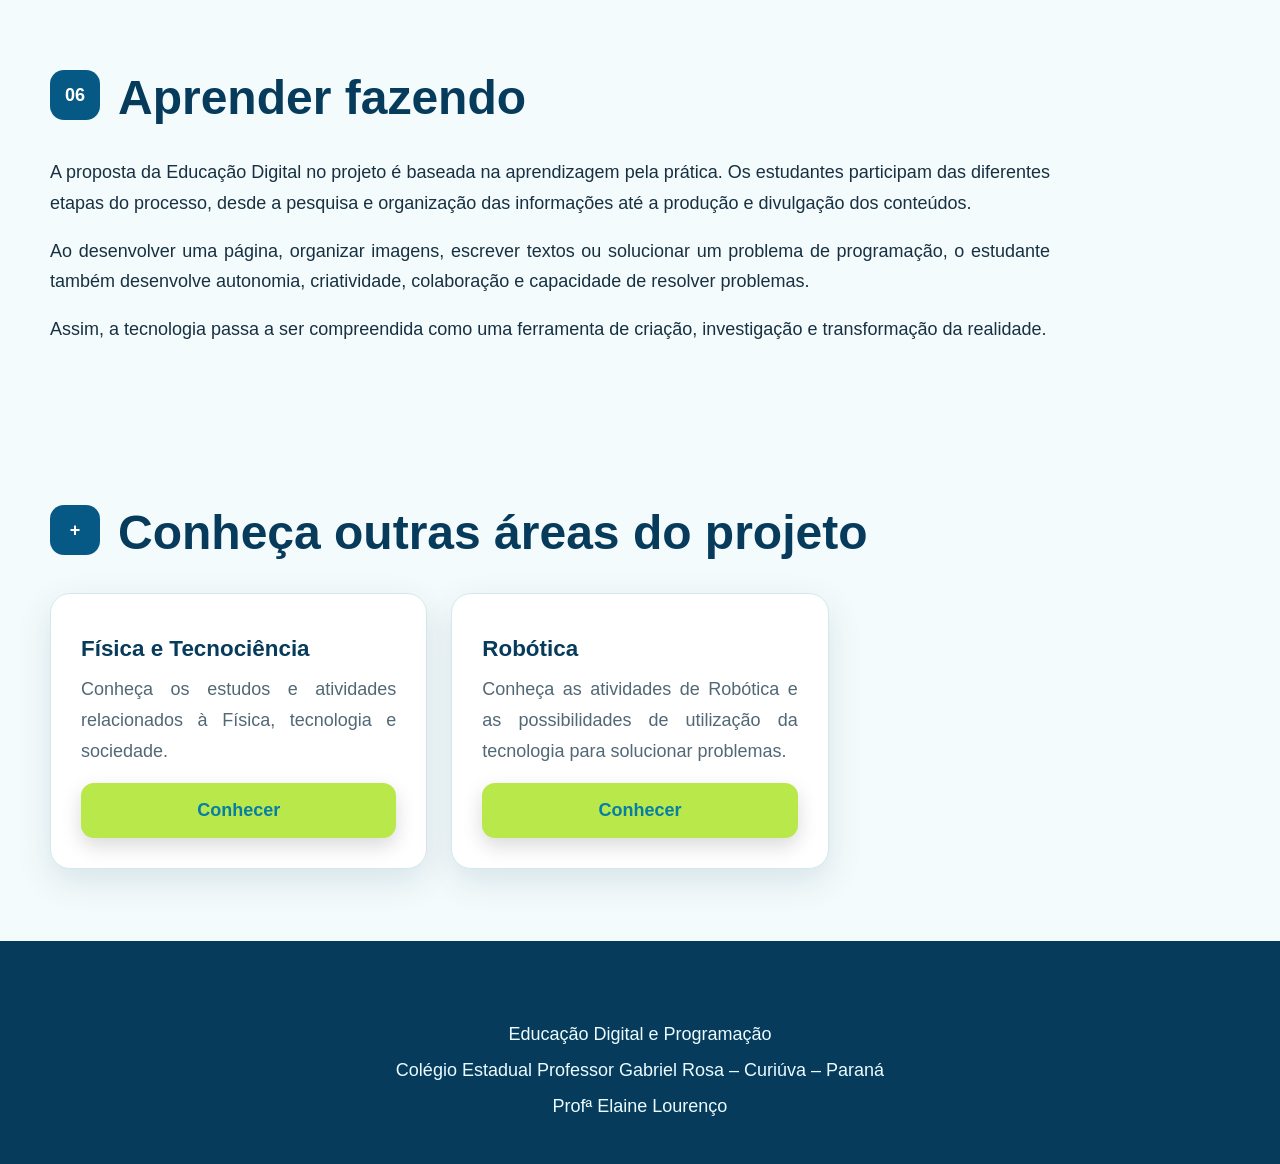
==== commit e4fe8b33: "ed. - em construcao" ====
--- a/educacaodigital.html
+++ b/educacaodigital.html
@@ -1065,37 +1065,6 @@
                 </article>
 
 
-
-                <!-- =================================================
-                     SUSTENTABILIDADE
-                     ================================================= -->
-
-                <article>
-
-                    <h3>
-                        Sustentabilidade e Ciências
-                    </h3>
-
-                    <p>
-
-                        Conheça os projetos relacionados à ciência,
-                        sustentabilidade e à Feira de Ciências.
-
-                    </p>
-
-
-                    <a
-                        href="sustentabilidade.html"
-                        class="botao">
-
-                        Conhecer
-
-                    </a>
-
-                </article>
-
-
-
                 <!-- =================================================
                      ROBÓTICA
                      ================================================= -->
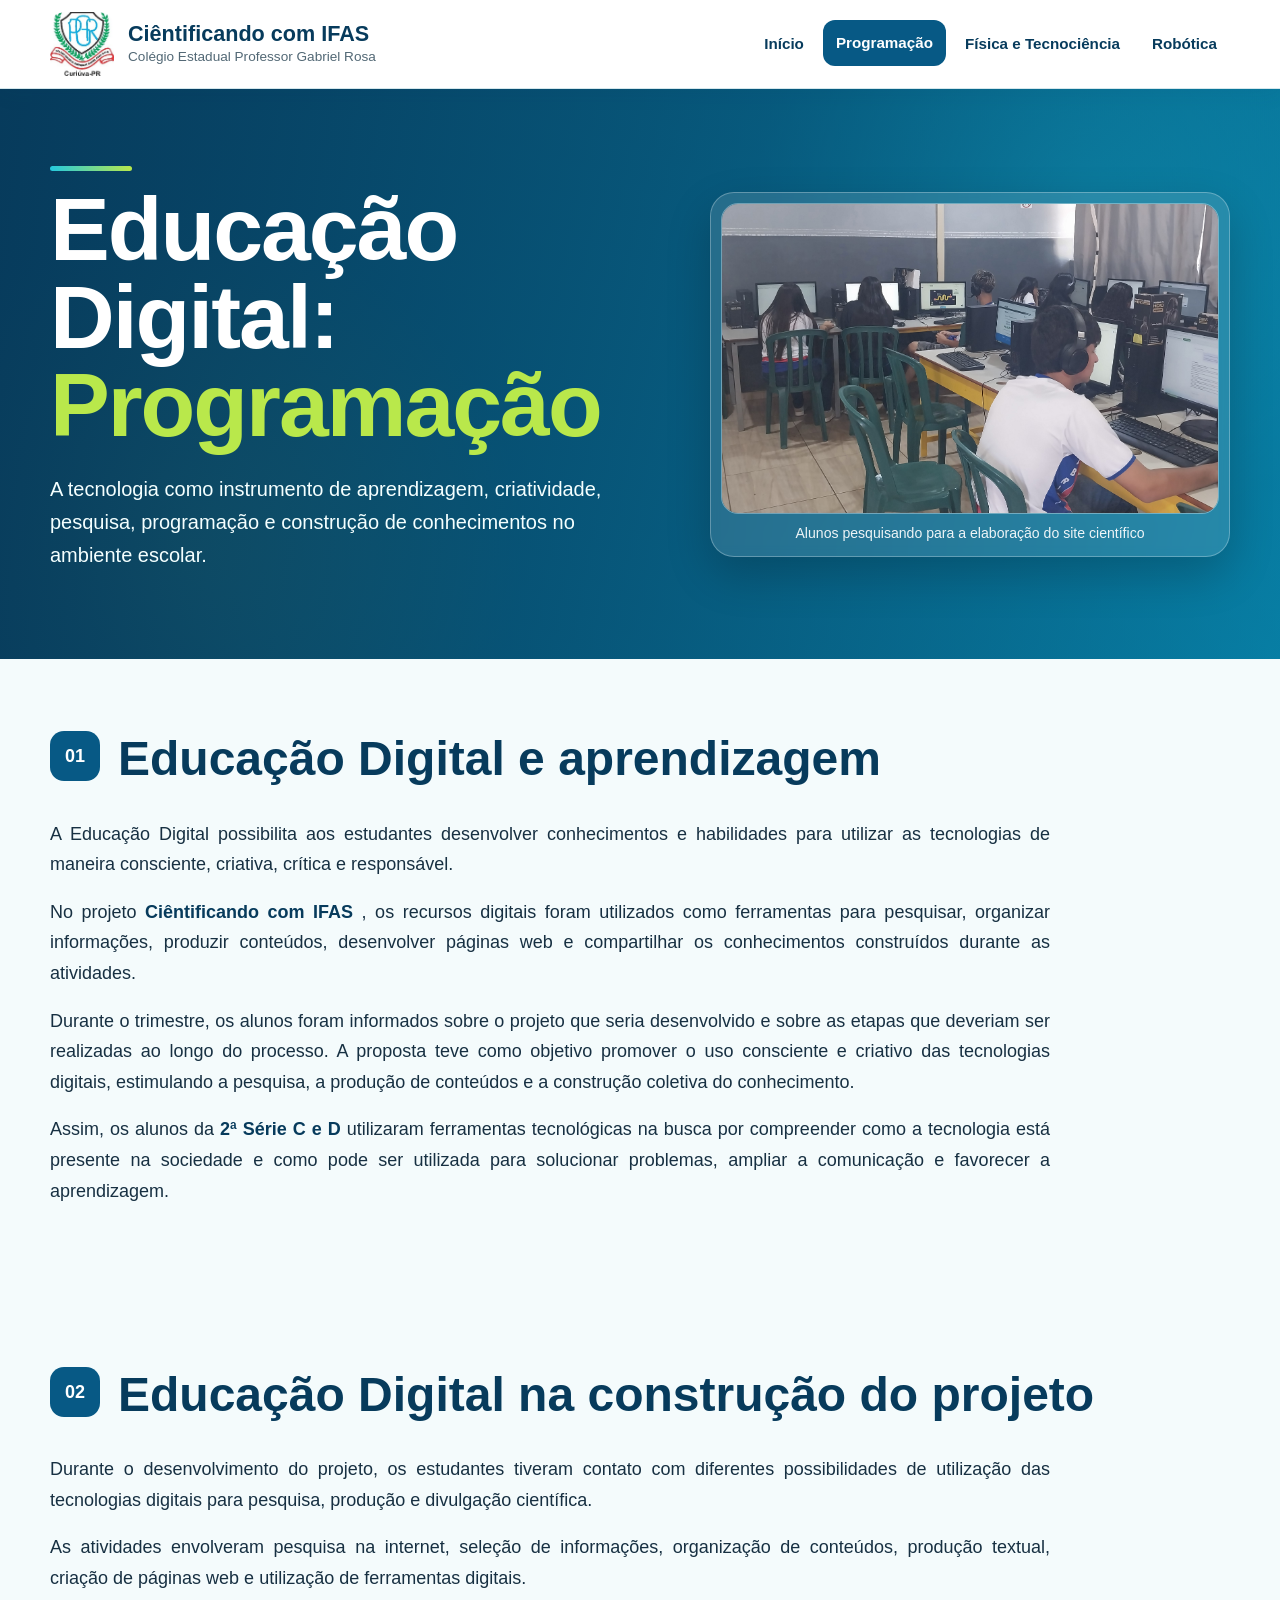
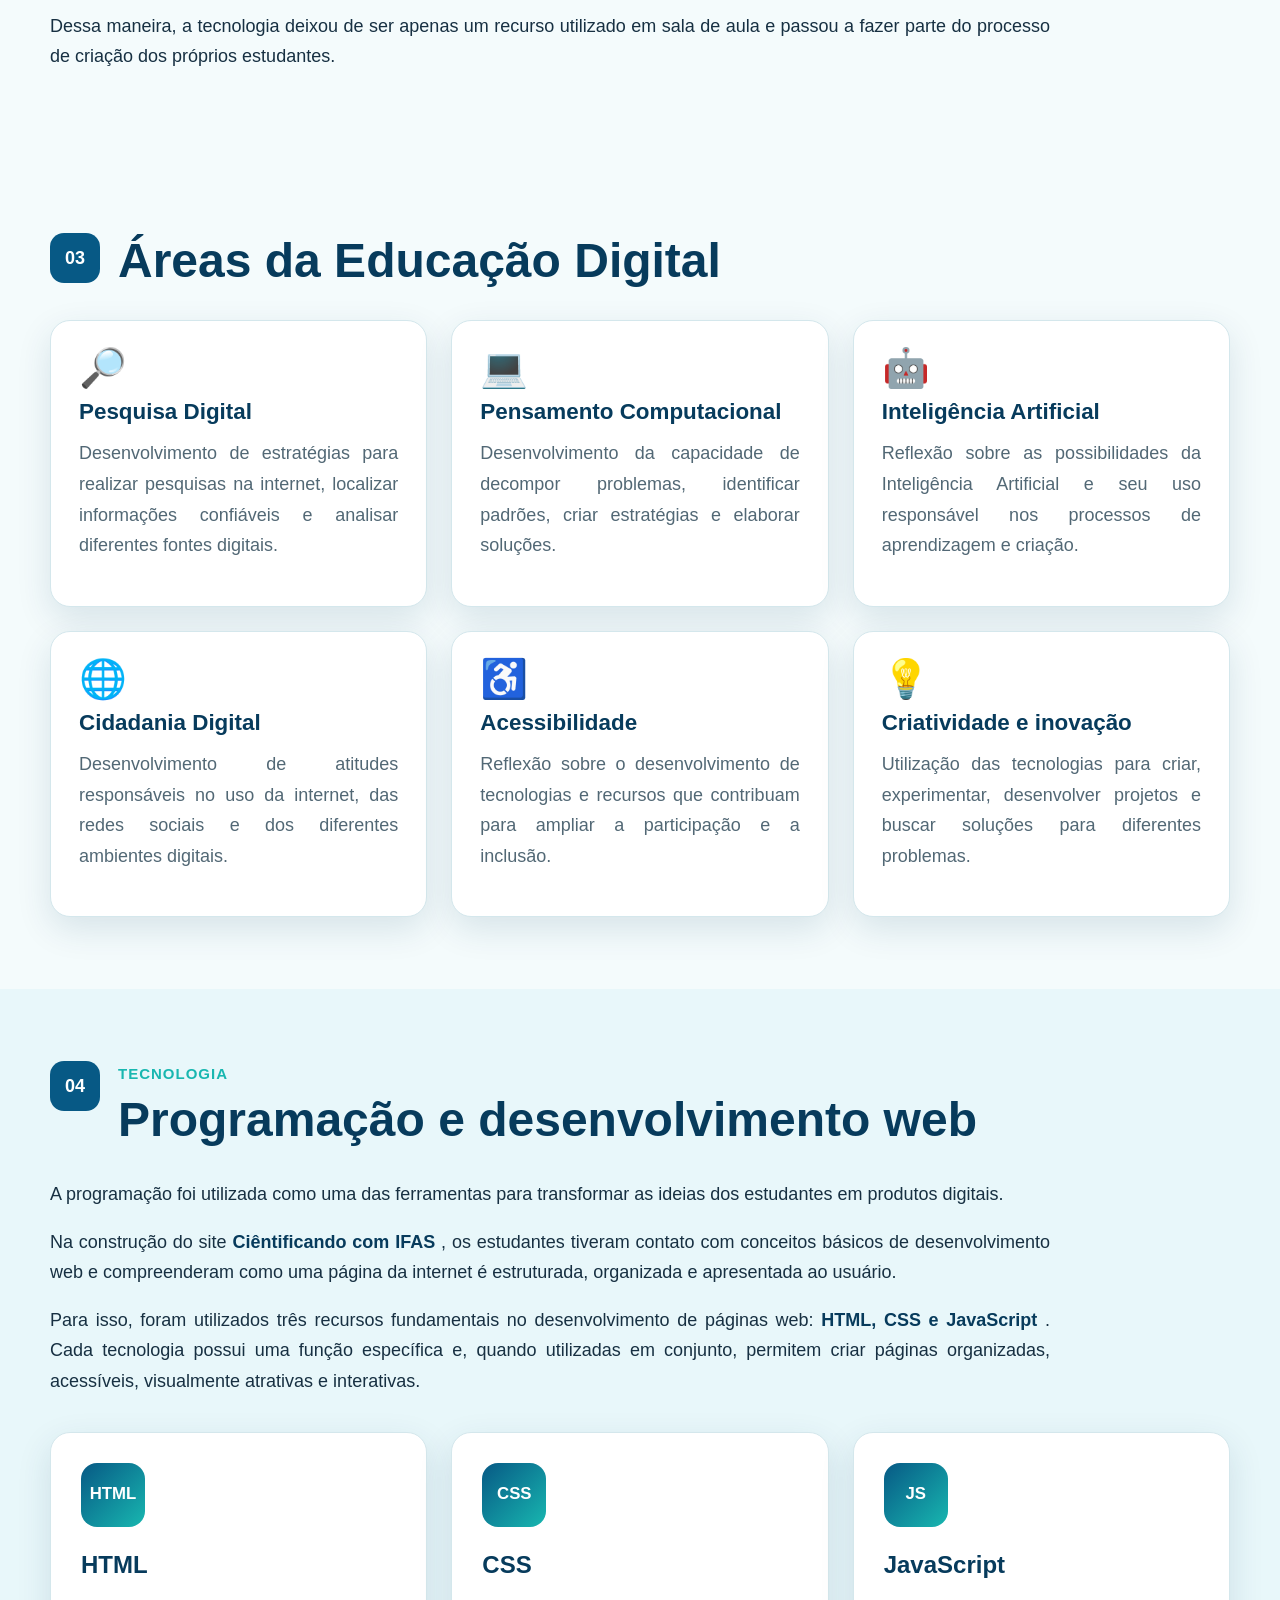
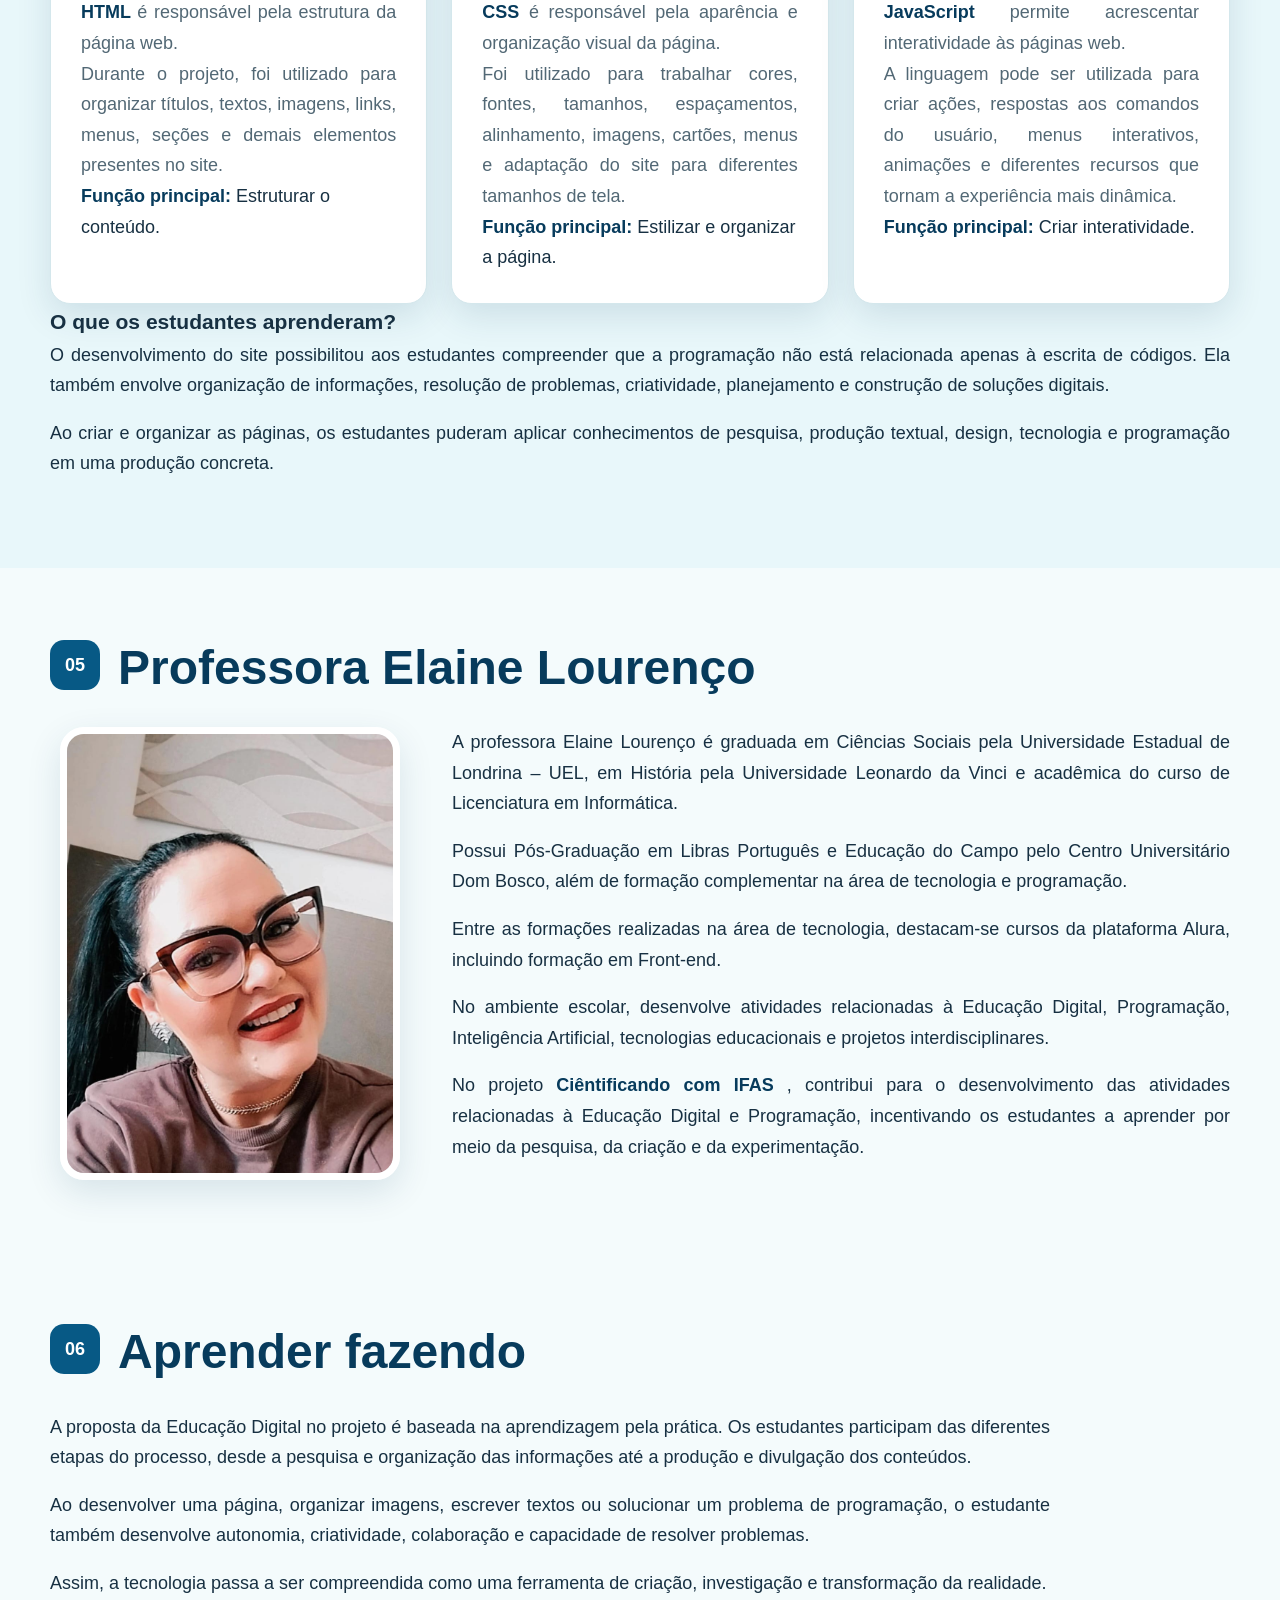
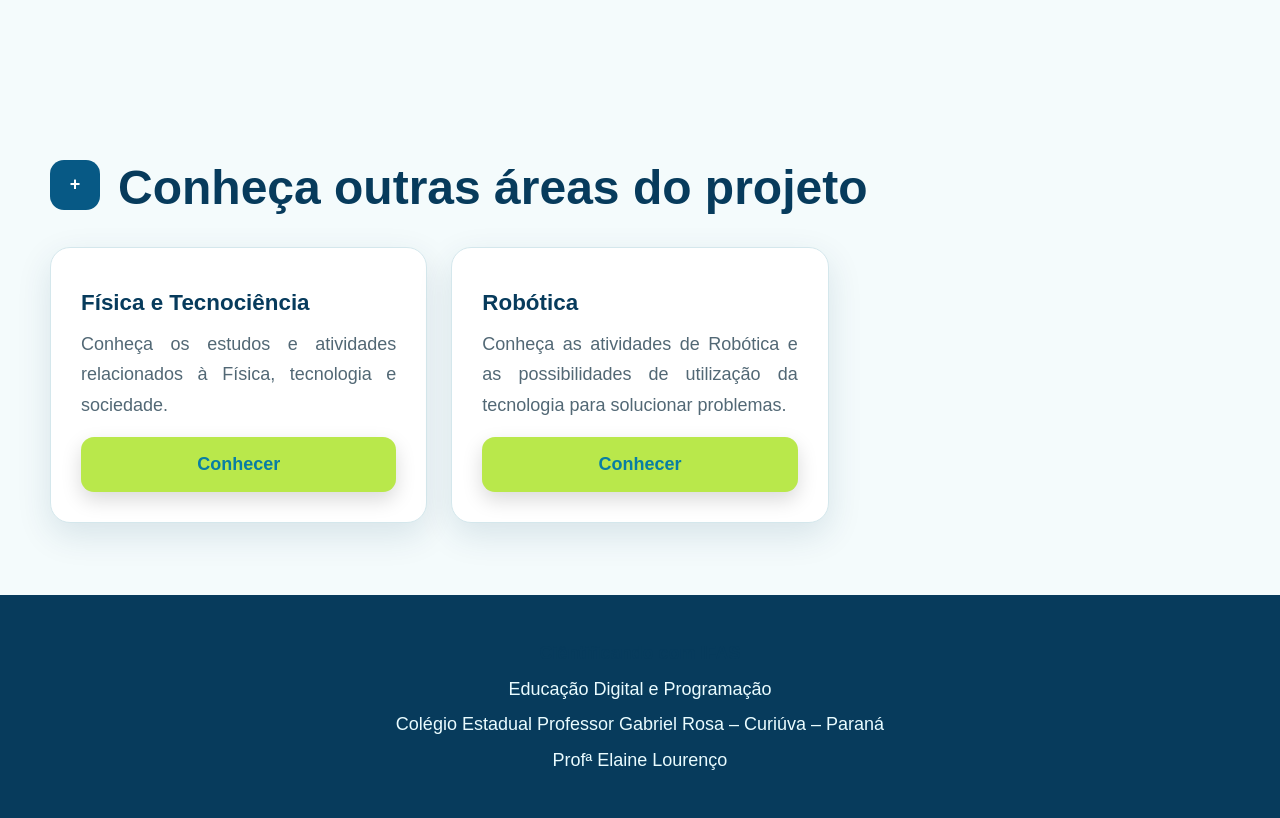
==== commit e17aec07: "Em construcao" ====
--- a/educacaodigital.html
+++ b/educacaodigital.html
@@ -12,7 +12,7 @@
           content="Educação Digital e Programação - Ciêntificando com IFAS - Colégio Estadual Professor Gabriel Rosa.">
 
     <title>
-        Educação Digital e Programação | Ciêntificando com IFAS
+        Educação Digital: Programação | Ciêntificando com IFAS
     </title>
 
     <!-- =====================================================
@@ -162,12 +162,12 @@
 
                     <h1>
 
-                        Educação Digital
+                        Educação Digital:
 
                         <br>
 
                         <span>
-                            e Programação
+                            Programação
                         </span>
 
                     </h1>
@@ -197,8 +197,8 @@
 
                     <figcaption>
 
-                        Alunos pesquisando para elaborar
-                        o site científico
+                        Alunos pesquisando para a elaboração
+                        do site científico
 
                     </figcaption>
 
--- a/style.css
+++ b/style.css
@@ -384,33 +384,88 @@
 
 /* =========================================================
    HERO DA EDUCAÇÃO DIGITAL
+   As regras específicas estão no bloco de ajuste abaixo.
    ========================================================= */
 
 .hero-pagina {
     min-height: 560px;
 }
 
-.hero-pagina .hero-conteudo {
+/* =========================================================
+   AJUSTE — HERO DA EDUCAÇÃO DIGITAL
+   ========================================================= */
+
+.hero-pagina-grid {
+    position: relative;
+    z-index: 1;
+    width: min(var(--largura), calc(100% - 40px));
+    margin: auto;
+    padding: 70px 0;
     display: grid;
-
-    grid-template-columns:
-        minmax(0, 1fr)
-        360px;
-
+    grid-template-columns: minmax(0, 1fr) minmax(380px, 520px);
     align-items: center;
-
-    gap: 50px;
-}
-
-.hero-pagina .hero-conteudo > p {
-    grid-column: 1;
-}
-
-.hero-pagina .foto-galeria {
-    grid-column: 2;
-    grid-row: 1 / span 3;
-
+    gap: clamp(35px, 5vw, 70px);
+}
+
+.hero-pagina-texto {
+    min-width: 0;
+}
+
+.hero-pagina-texto p {
+    max-width: 680px;
+}
+
+.hero-imagem-destaque {
     margin: 0;
+    width: 100%;
+    padding: 10px;
+    border-radius: 24px;
+    background: rgba(255, 255, 255, .12);
+    border: 1px solid rgba(255, 255, 255, .28);
+    box-shadow: 0 18px 45px rgba(0, 0, 0, .20);
+    backdrop-filter: blur(5px);
+}
+
+.hero-imagem-destaque img {
+    width: 100%;
+    aspect-ratio: 16 / 10;
+    object-fit: cover;
+    object-position: center;
+    border-radius: 17px;
+    border: 1px solid rgba(255, 255, 255, .35);
+}
+
+.hero-imagem-destaque figcaption {
+    padding: 10px 8px 2px;
+    color: rgba(255, 255, 255, .92);
+    text-align: center;
+    font-size: .88rem;
+    line-height: 1.4;
+}
+
+@media (max-width: 980px) {
+    .hero-pagina-grid {
+        grid-template-columns: minmax(0, 1fr) minmax(280px, 380px);
+        gap: 30px;
+    }
+}
+
+@media (max-width: 700px) {
+    .hero-pagina-grid {
+        width: calc(100% - 36px);
+        padding: 50px 0 55px;
+        grid-template-columns: 1fr;
+        gap: 28px;
+    }
+
+    .hero-imagem-destaque {
+        max-width: 620px;
+        margin: 0 auto;
+    }
+
+    .hero-imagem-destaque img {
+        aspect-ratio: 16 / 10;
+    }
 }
 
 
@@ -727,6 +782,68 @@
 
 .area-grupo {
     padding: 28px;
+}
+
+
+
+
+/* =========================================================
+   12.1 REVISTA DIGITAL – SOCIOLOGIA I
+   A participação em Sociologia é apresentada como registro
+   formativo, sem alterar o escopo das áreas científicas do site.
+   ========================================================= */
+
+.area-sociologia {
+    grid-column: 1 / -1;
+}
+
+.area-sociologia h5 {
+    color: var(--turquesa);
+    font-size: 1rem;
+    line-height: 1.35;
+    margin: 0 0 16px;
+}
+
+.area-grupo-conteudo {
+    width: 100%;
+}
+
+.revista-digital {
+    margin-top: 24px;
+    padding-top: 20px;
+    border-top: 1px solid var(--borda);
+}
+
+.revista-digital img {
+    display: block;
+    width: 100%;
+    max-width: 520px;
+    max-height: 620px;
+    margin: 0 auto;
+    object-fit: contain;
+    border-radius: 14px;
+    border: 1px solid var(--borda);
+    box-shadow: var(--sombra);
+    background: #fff;
+    cursor: zoom-in;
+}
+
+.legenda-revista {
+    max-width: 700px;
+    margin: 14px auto 0;
+    text-align: center !important;
+    color: var(--texto-suave);
+    font-size: .95rem;
+}
+
+@media (max-width: 700px) {
+    .area-sociologia {
+        grid-column: auto;
+    }
+
+    .revista-digital img {
+        max-height: 520px;
+    }
 }
 
 
